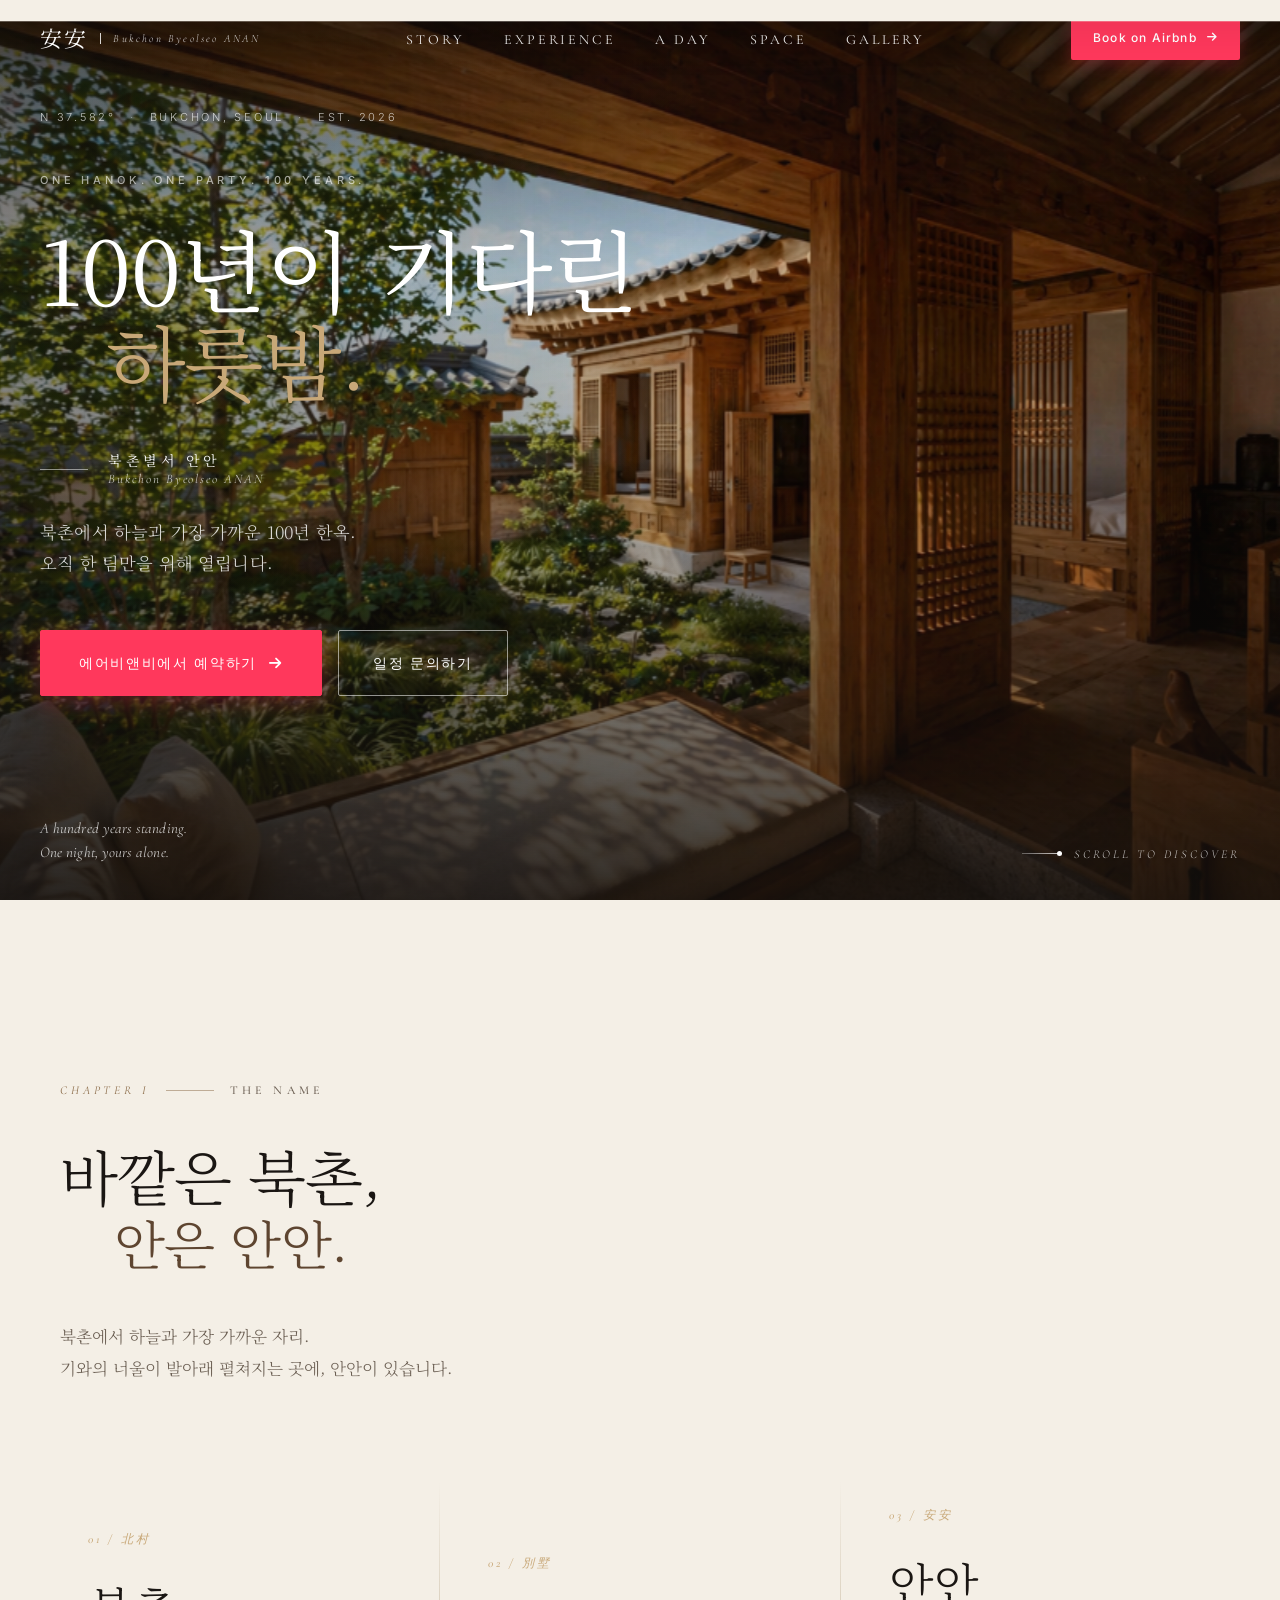
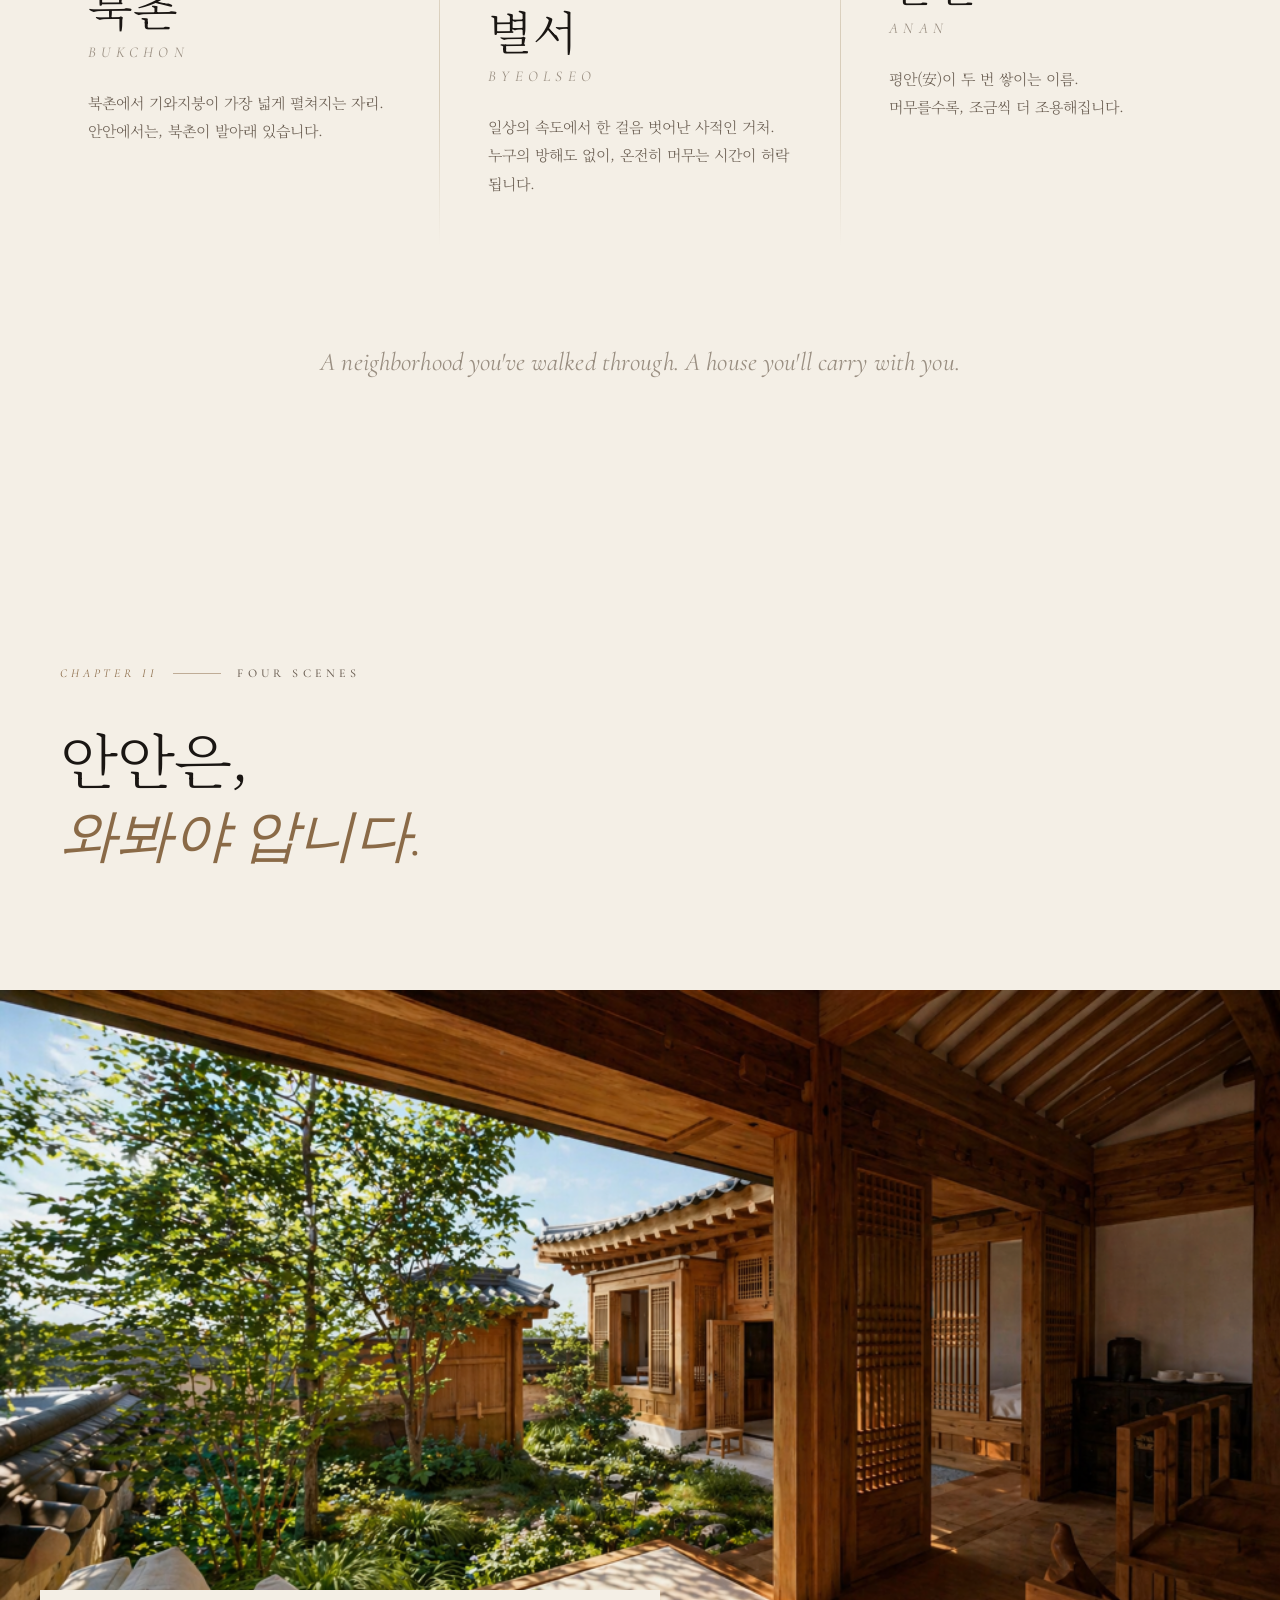
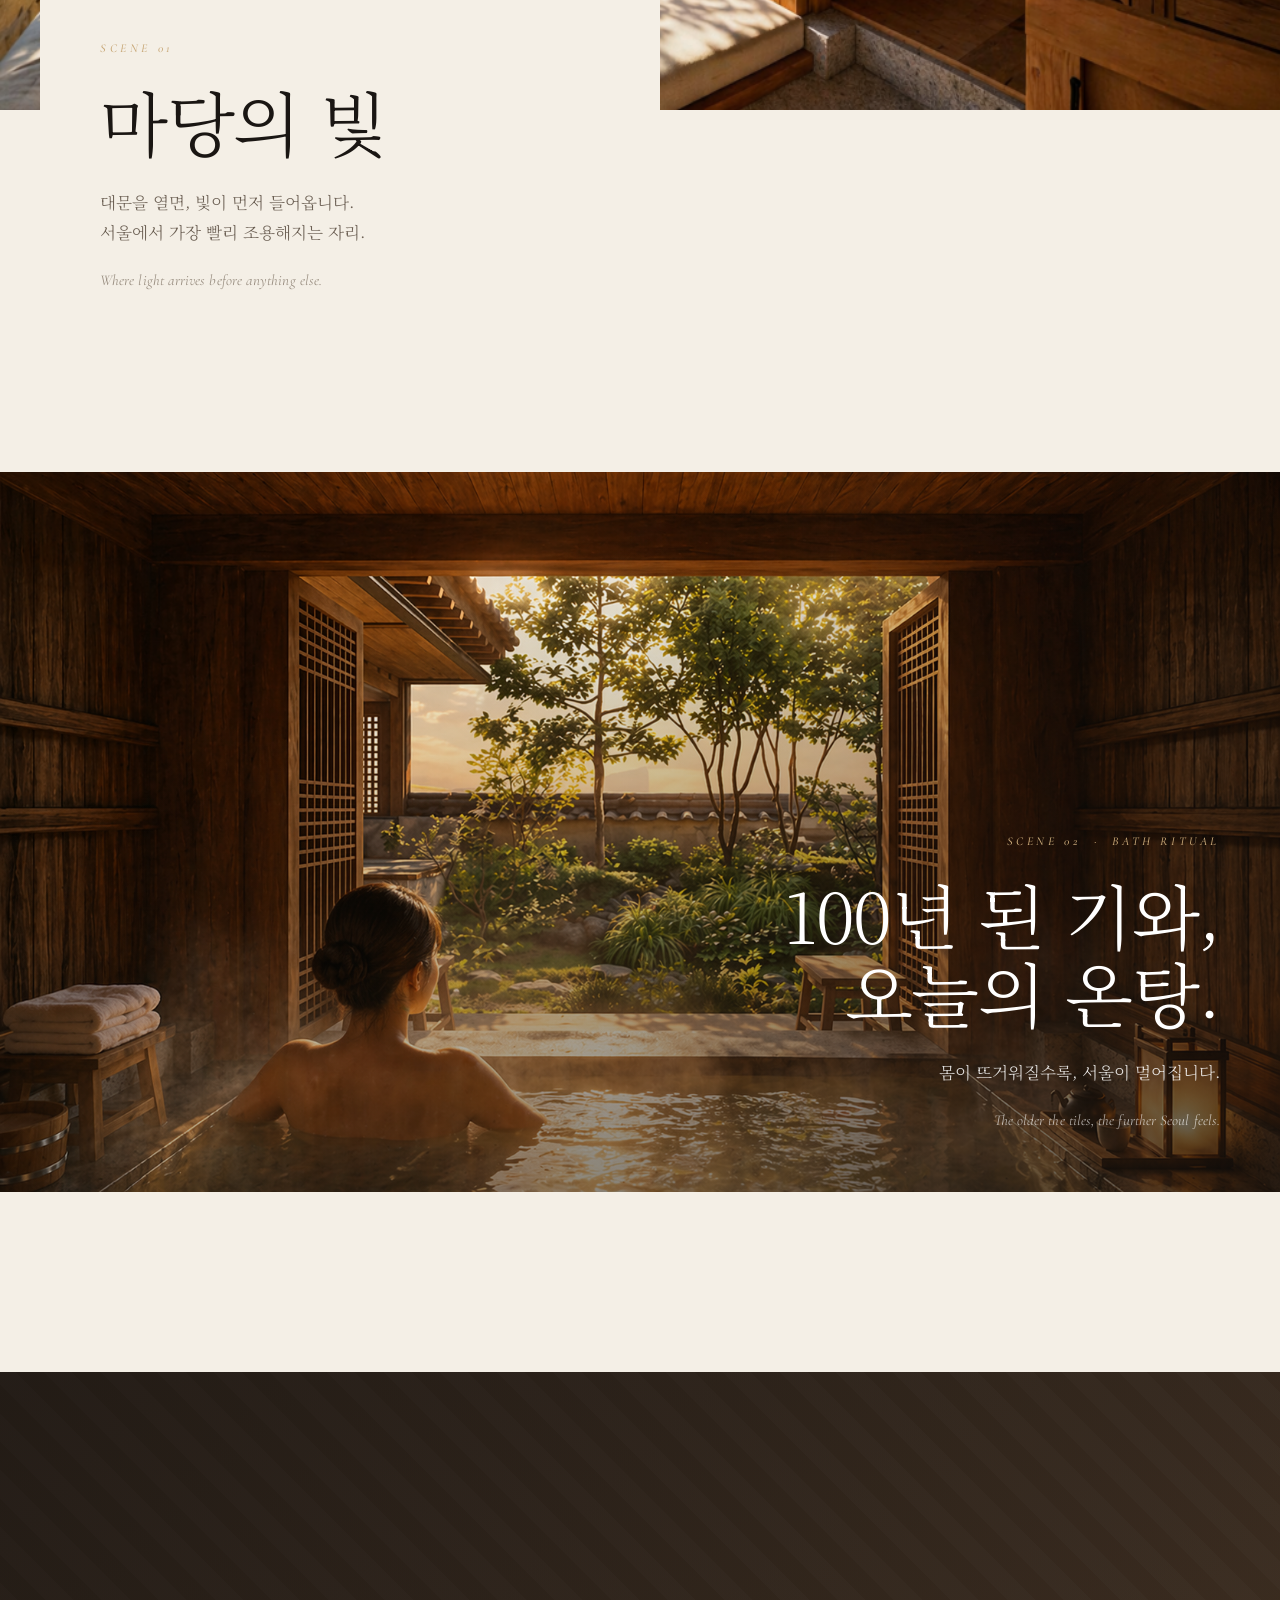
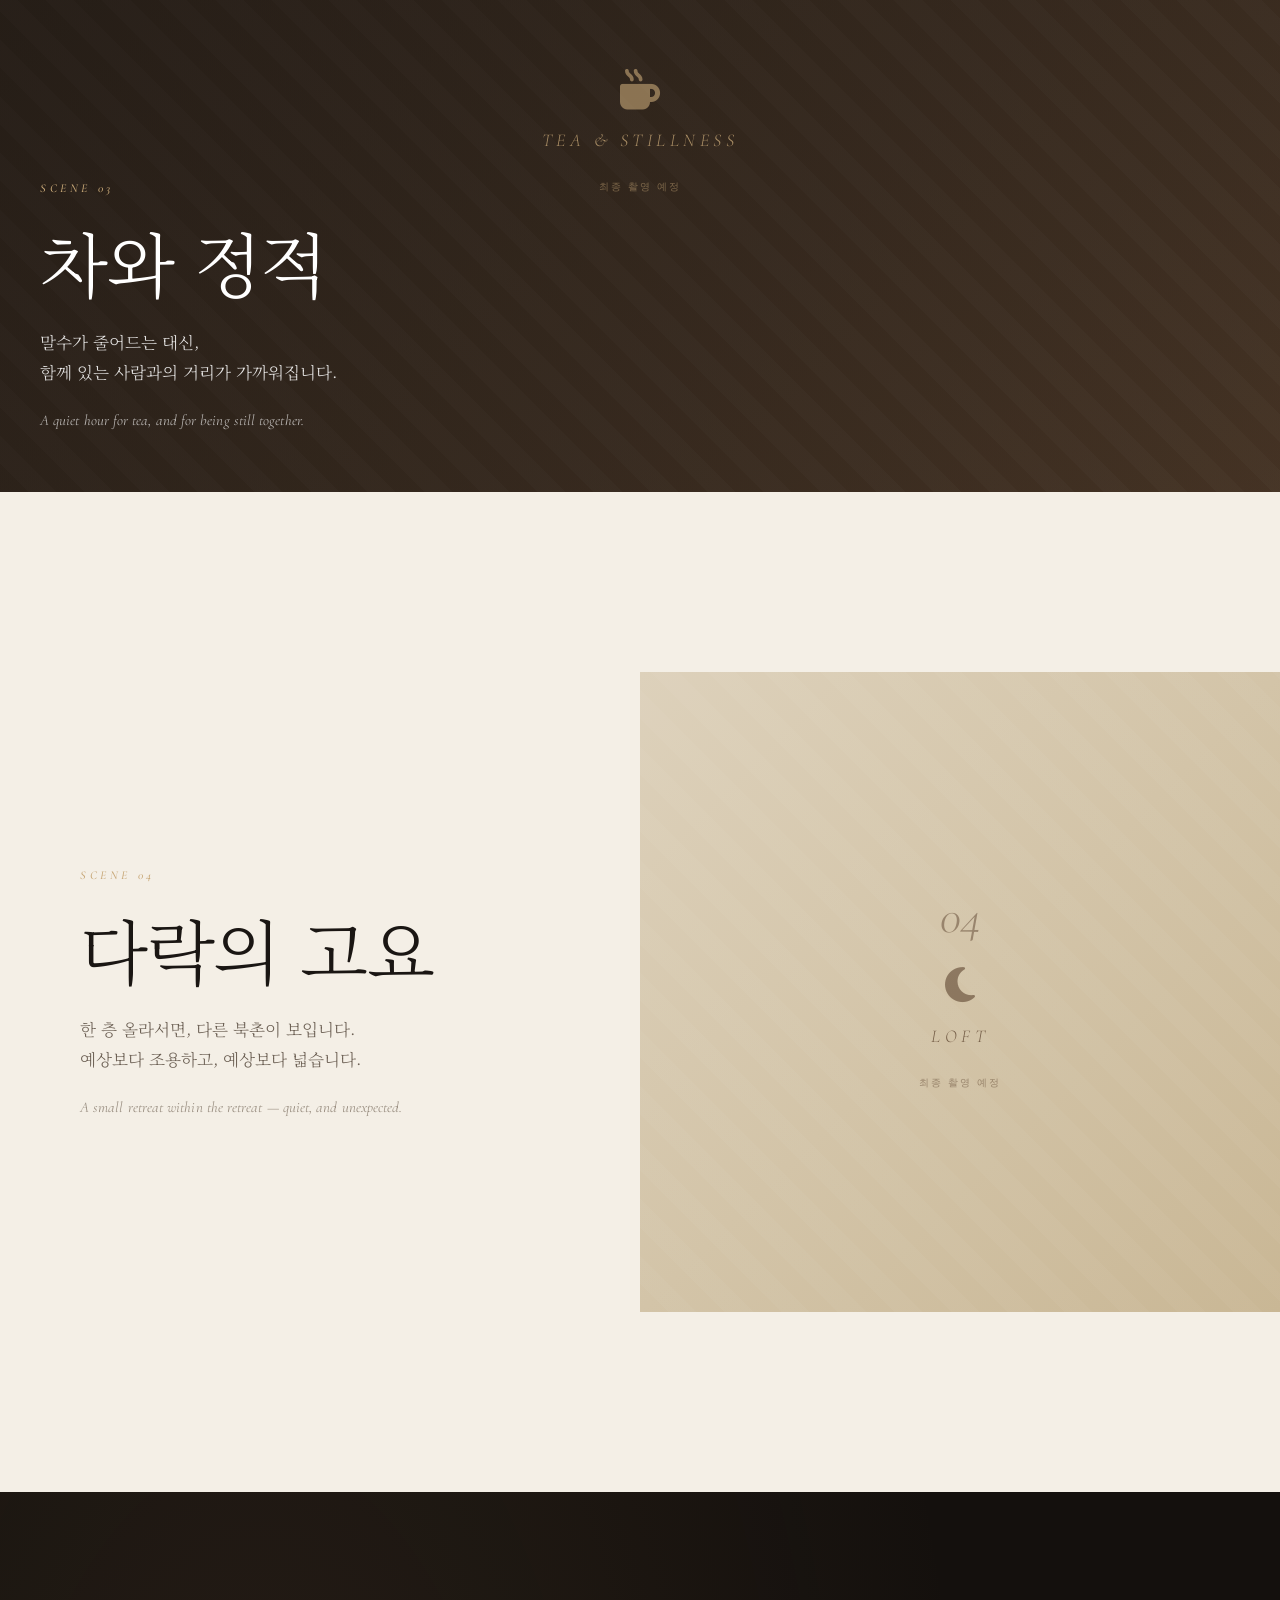
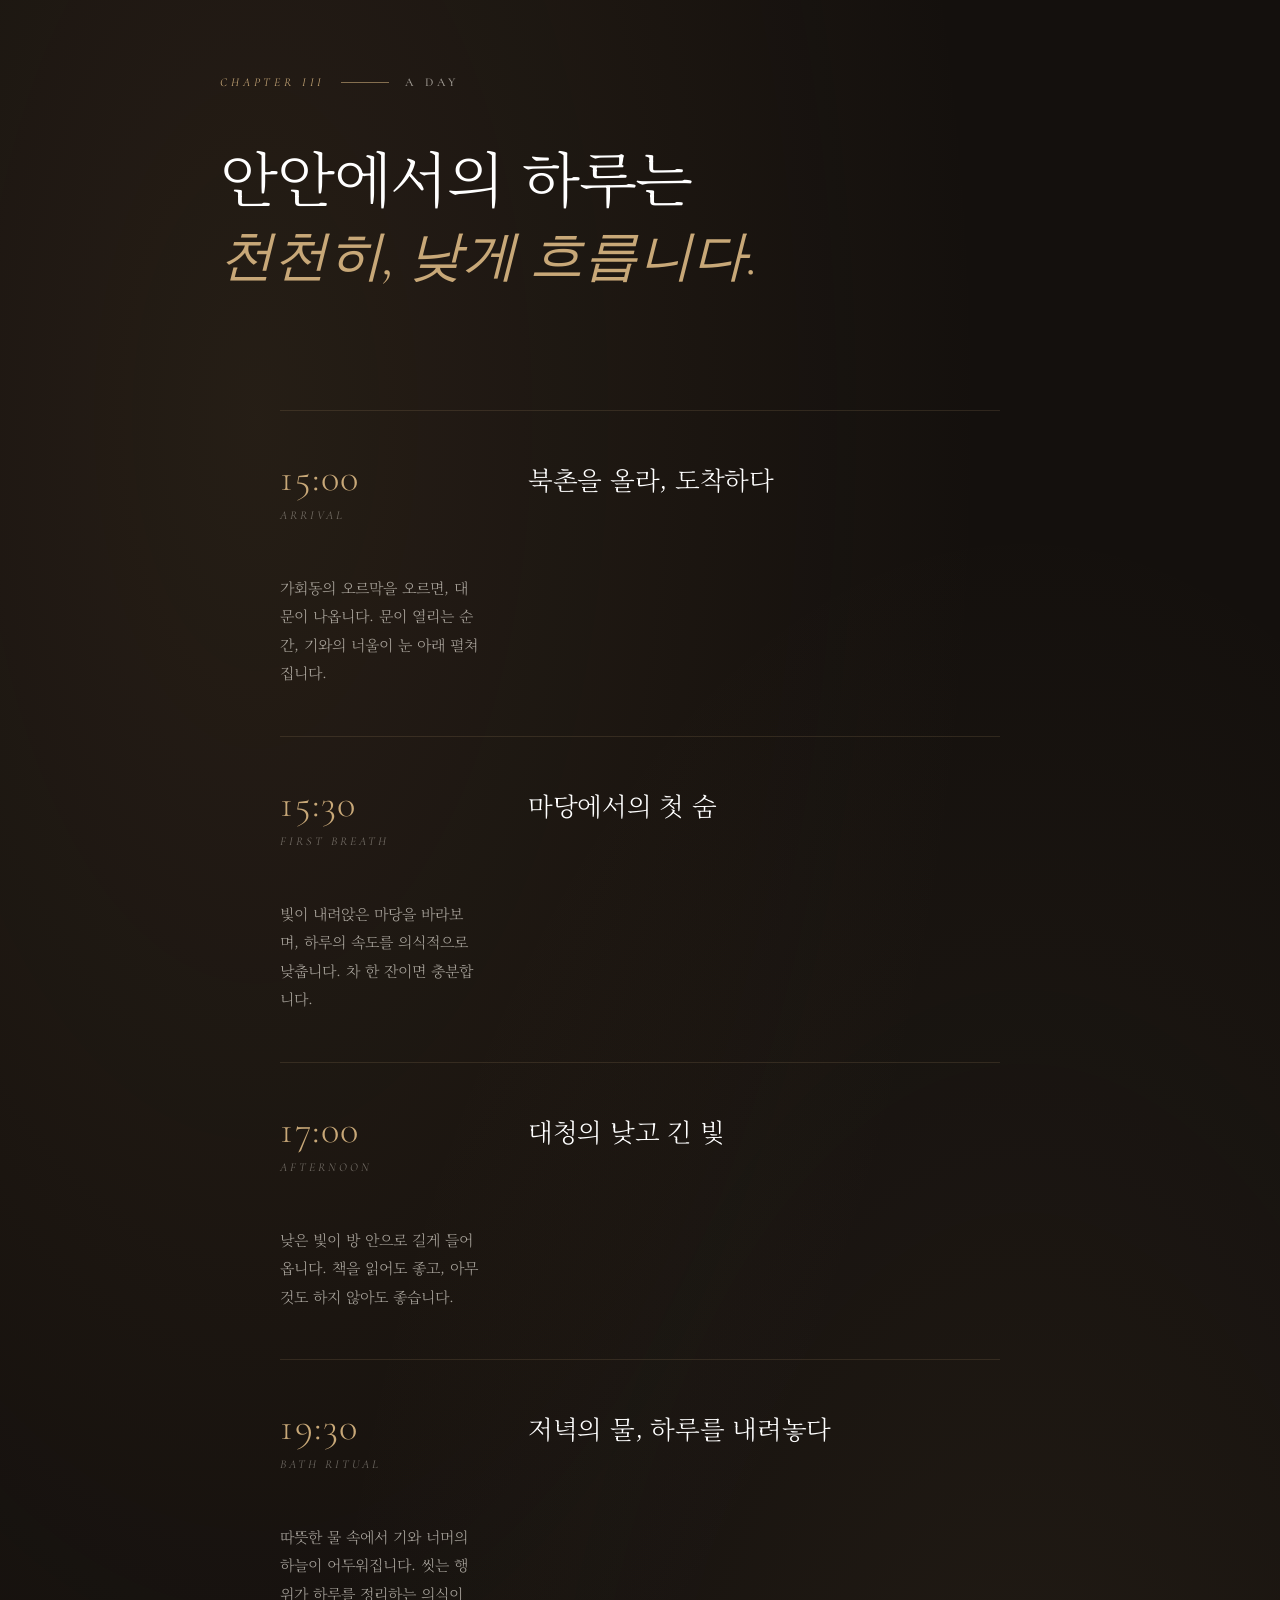
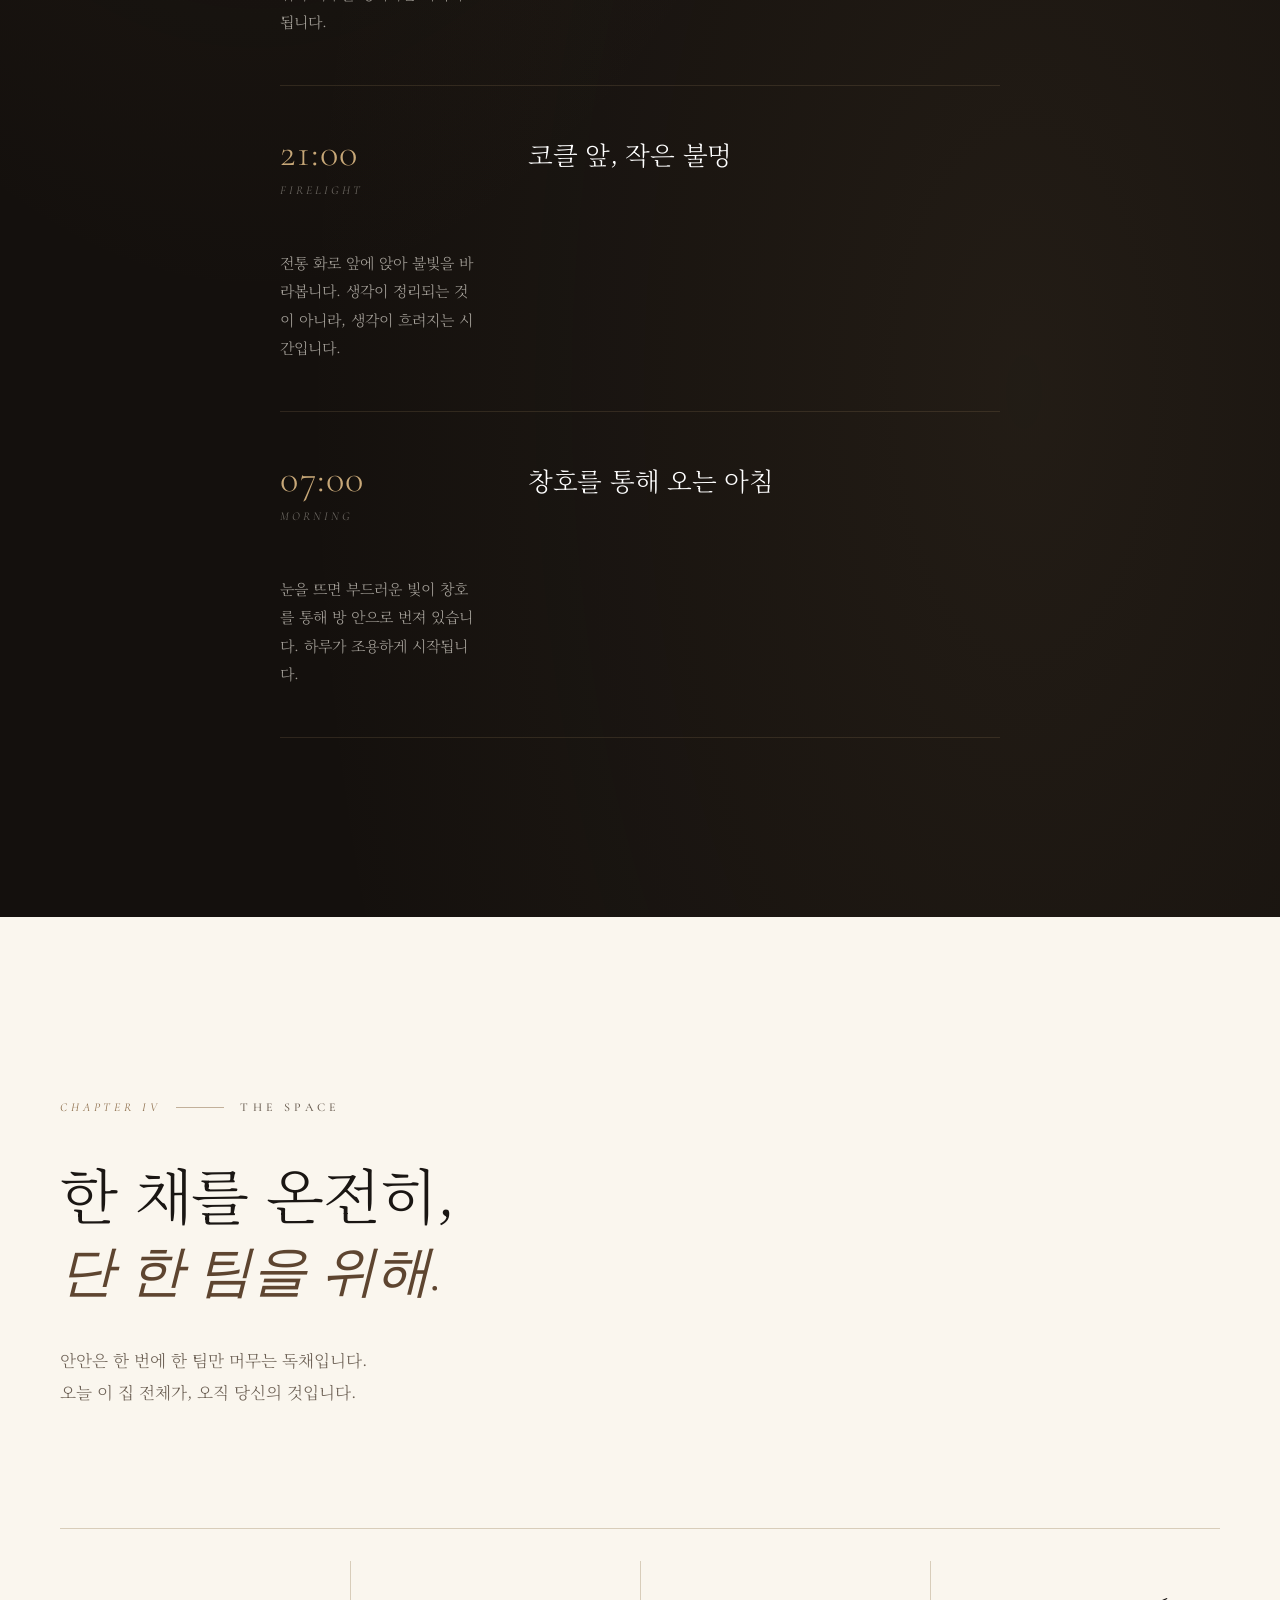
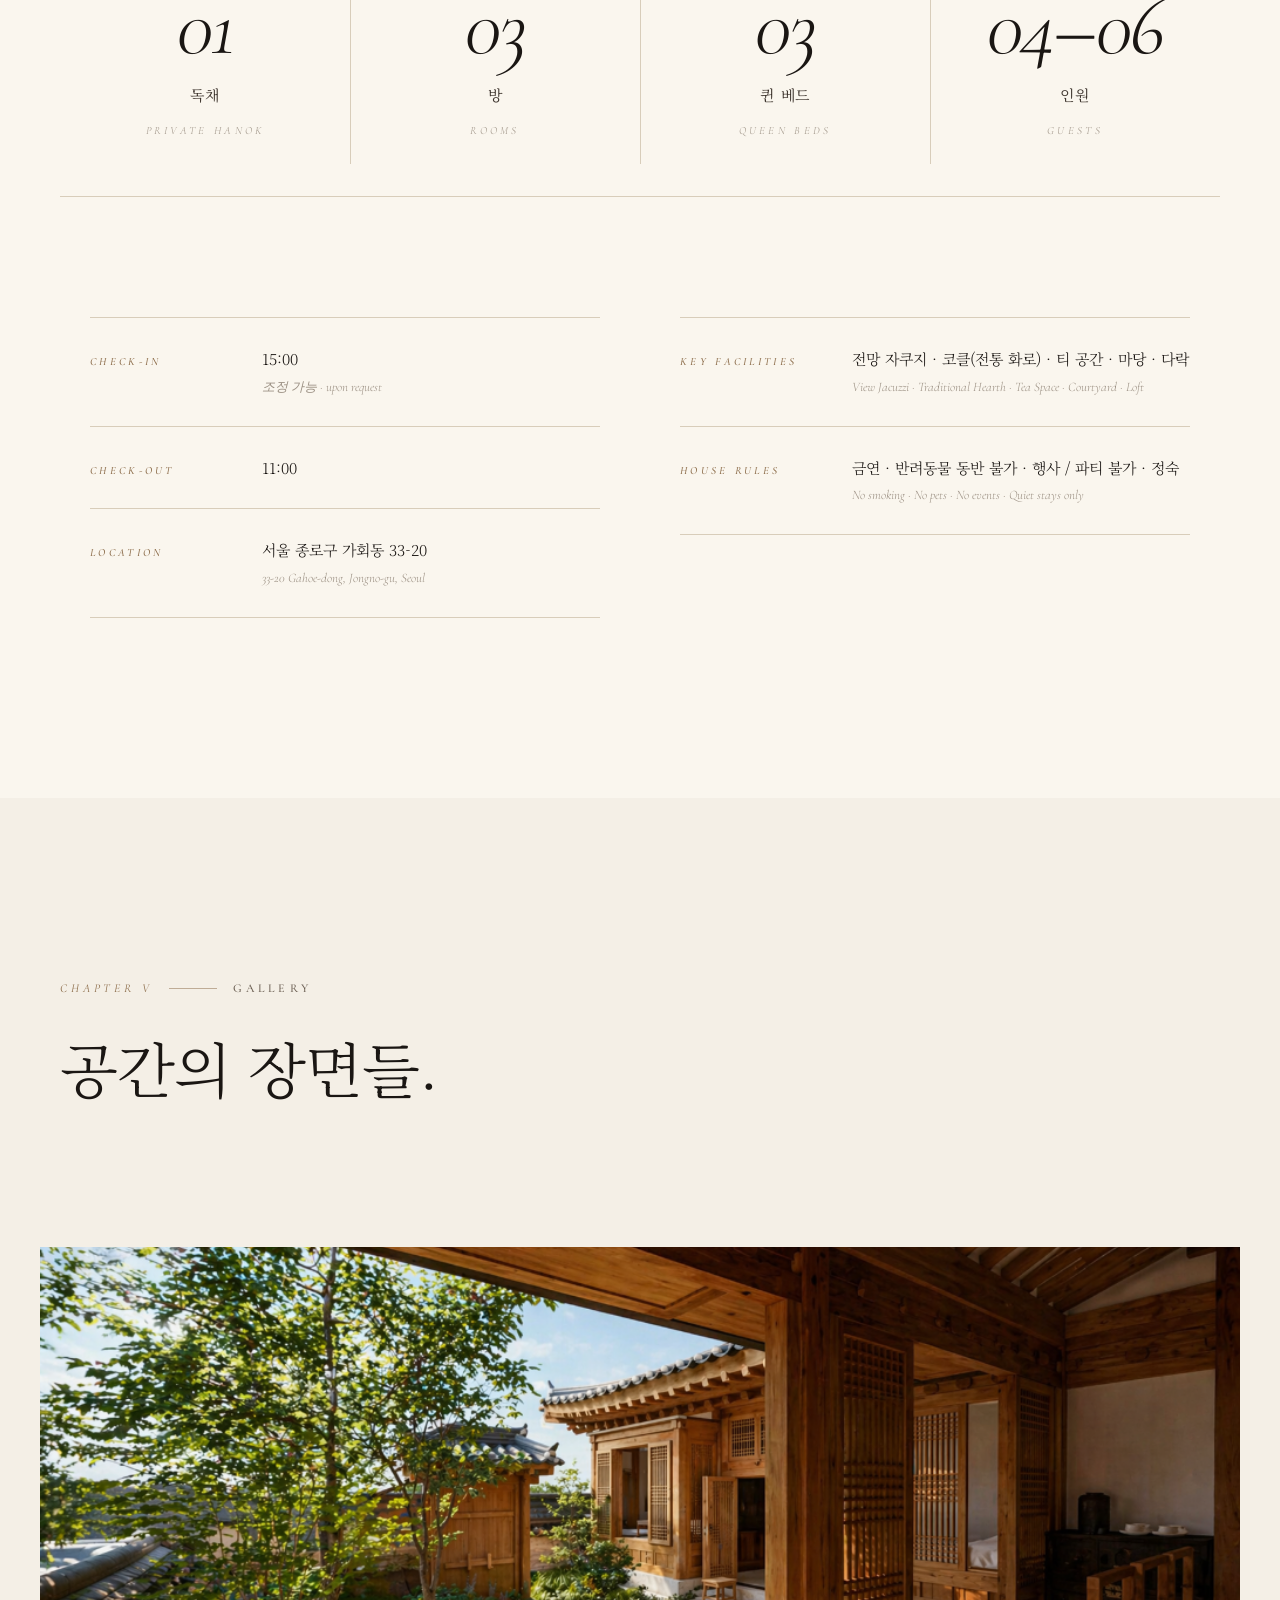
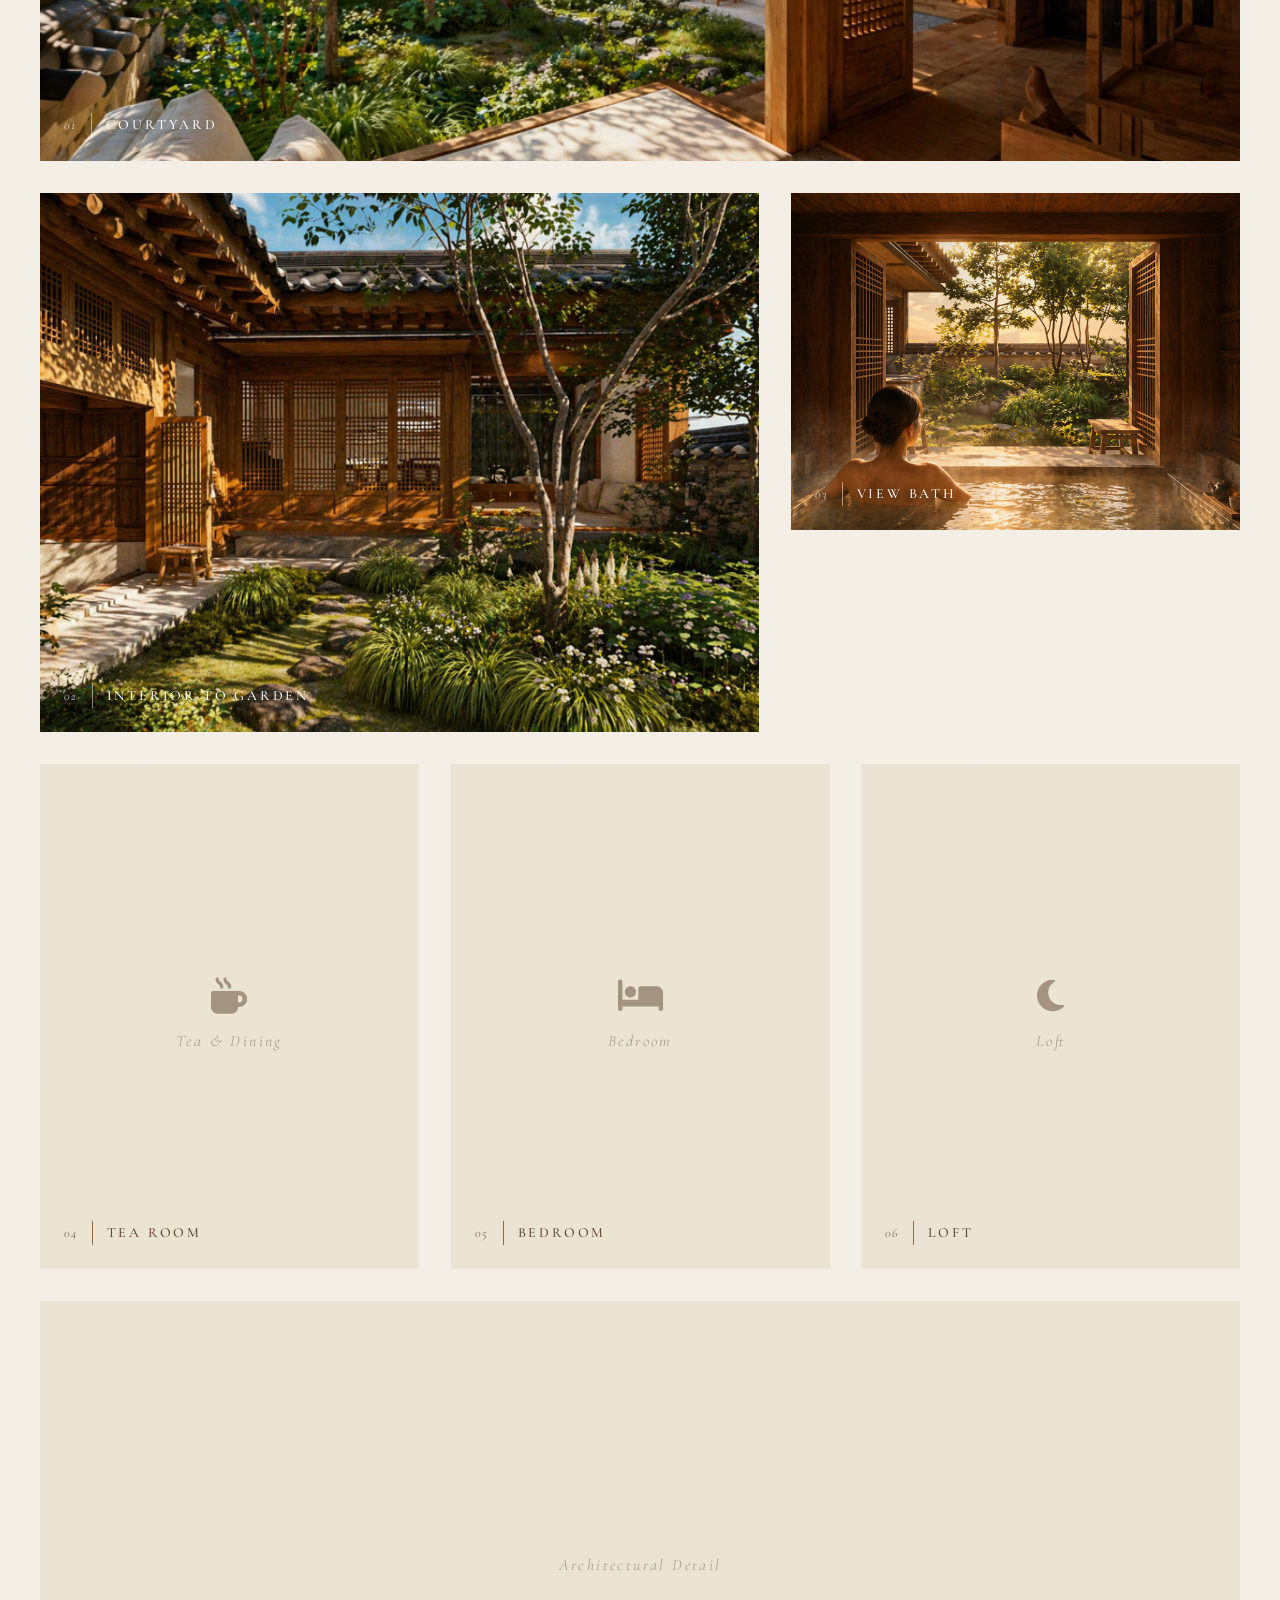
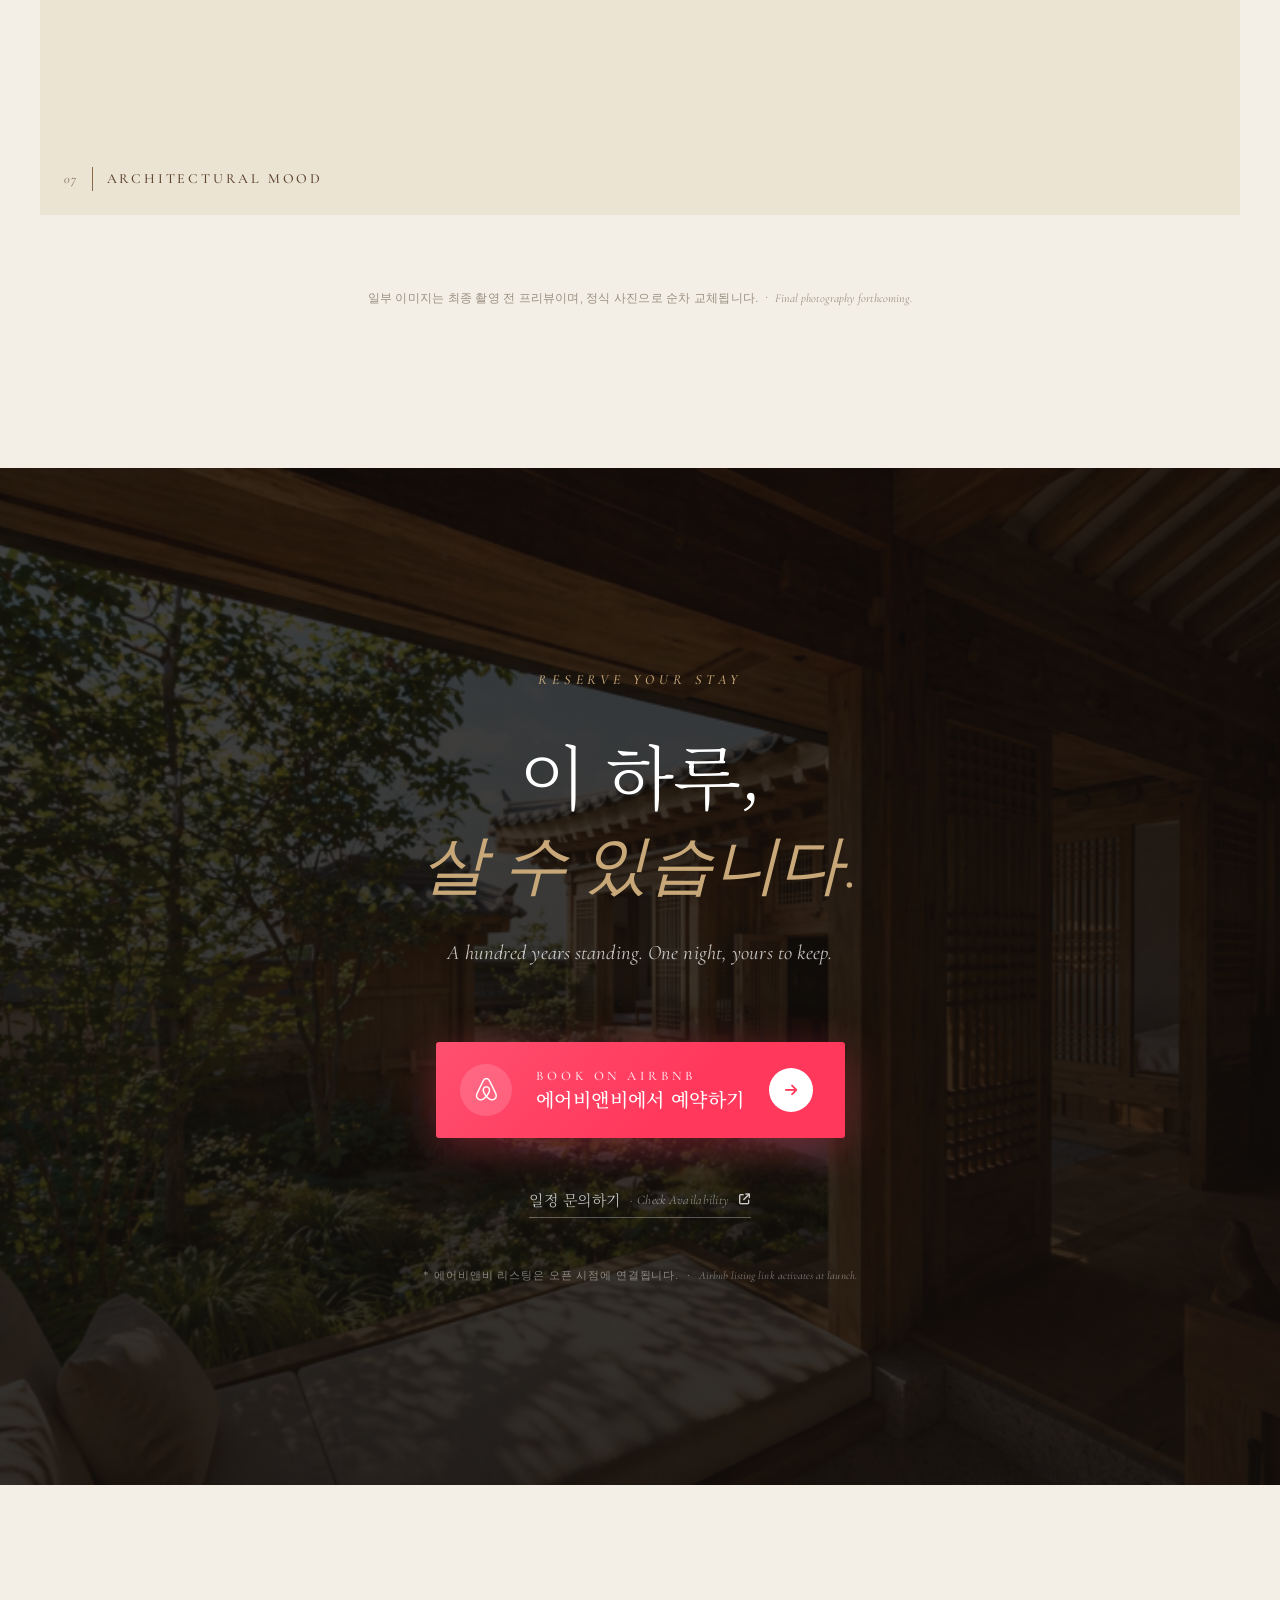
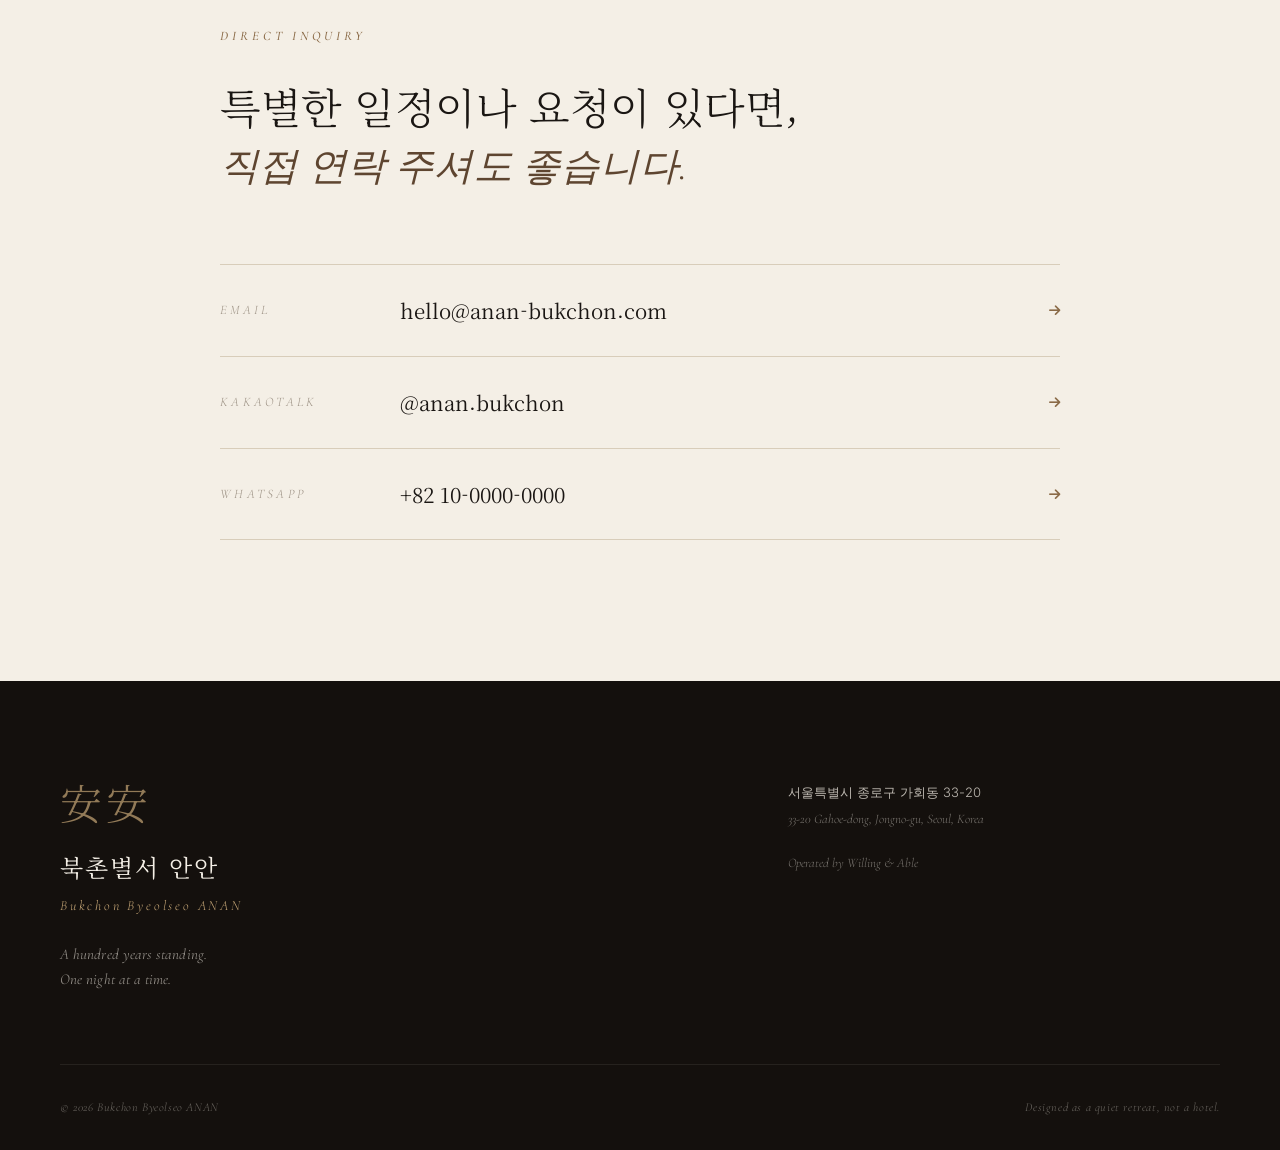
==== index.html @ 56773a64 "북촌별서 안안 — 첫 배포" ====
<!DOCTYPE html>
<html lang="ko">
<head>
    <meta charset="UTF-8">
    <meta name="viewport" content="width=device-width, initial-scale=1.0">
    <title>북촌별서 안안 — Bukchon Byeolseo ANAN</title>
    <meta name="description" content="100년이 기다린 하룻밤. 기와, 기둥, 주춧돌이 그대로인 북촌의 독채 한옥. 오직 한 팀만을 위해 열립니다.">
    <meta name="keywords" content="북촌, 한옥스테이, 별서, 안안, 프리미엄 한옥, Bukchon Hanok Stay, 가회동, 독채 한옥">

    <!-- Open Graph -->
    <meta property="og:title" content="북촌별서 안안 — Bukchon Byeolseo ANAN">
    <meta property="og:description" content="A private hanok retreat in Bukchon, where peace settles gently.">
    <meta property="og:image" content="images/hero-courtyard.jpg">
    <meta property="og:type" content="website">

    <!-- Fonts -->
    <link rel="preconnect" href="https://fonts.googleapis.com">
    <link rel="preconnect" href="https://fonts.gstatic.com" crossorigin>
    <link href="https://fonts.googleapis.com/css2?family=Cormorant+Garamond:wght@300;400;500;600;700&family=Noto+Serif+KR:wght@200;300;400;500;600;700&family=Inter:wght@300;400;500;600&display=swap" rel="stylesheet">

    <!-- Font Awesome -->
    <link rel="stylesheet" href="https://cdn.jsdelivr.net/npm/@fortawesome/fontawesome-free@6.4.0/css/all.min.css">

    <link rel="stylesheet" href="css/style.css">
</head>
<body>

    <!-- ============ NAVIGATION ============ -->
    <header class="site-header" id="siteHeader">
        <div class="nav-container">
            <a href="#home" class="brand-mark">
                <span class="brand-ko">安安</span>
                <span class="brand-en">Bukchon Byeolseo ANAN</span>
            </a>
            <nav class="main-nav" aria-label="주 메뉴">
                <ul>
                    <li><a href="#story">Story</a></li>
                    <li><a href="#experience">Experience</a></li>
                    <li><a href="#day">A Day</a></li>
                    <li><a href="#space">Space</a></li>
                    <li><a href="#gallery">Gallery</a></li>
                </ul>
            </nav>
            <a href="#reserve" class="nav-cta" id="navCta">
                <span>Book on Airbnb</span>
                <i class="fa-solid fa-arrow-right"></i>
            </a>
            <button class="menu-toggle" id="menuToggle" aria-label="메뉴 열기">
                <span></span><span></span>
            </button>
        </div>
        <div class="mobile-menu" id="mobileMenu">
            <ul>
                <li><a href="#story">Story</a></li>
                <li><a href="#experience">Experience</a></li>
                <li><a href="#day">A Day at ANAN</a></li>
                <li><a href="#space">Space</a></li>
                <li><a href="#gallery">Gallery</a></li>
                <li><a href="#reserve">Reserve</a></li>
            </ul>
            <a href="#reserve" class="mobile-cta">에어비앤비에서 예약하기 →</a>
        </div>
    </header>

    <!-- ============ SECTION 1. HERO ============ -->
    <section class="hero" id="home">
        <div class="hero-image">
            <img src="images/hero-courtyard.jpg" alt="북촌별서 안안의 마당과 한옥 전경" />
            <div class="hero-gradient"></div>
        </div>

        <div class="hero-top-meta">
            <span class="meta-line">N 37.582°</span>
            <span class="meta-dot">·</span>
            <span class="meta-line">Bukchon, Seoul</span>
            <span class="meta-dot">·</span>
            <span class="meta-line">Est. 2026</span>
        </div>

        <div class="hero-content">
            <p class="hero-eyebrow">One Hanok. One Party. 100 Years.</p>

            <h1 class="hero-title">
                <span class="hero-title-line">100년이 기다린</span>
                <span class="hero-title-line hero-title-accent">하룻밤.</span>
            </h1>

            <div class="hero-brand-block">
                <span class="hero-brand-divider"></span>
                <div class="hero-brand-text">
                    <span class="hero-brand-ko">북촌별서 안안</span>
                    <span class="hero-brand-en">Bukchon Byeolseo ANAN</span>
                </div>
            </div>

            <p class="hero-sub">
                북촌에서 하늘과 가장 가까운 100년 한옥.<br>
                오직 한 팀만을 위해 열립니다.
            </p>

            <div class="hero-actions">
                <a href="#reserve" class="btn btn-primary hero-btn-primary">
                    <span>에어비앤비에서 예약하기</span>
                    <i class="fa-solid fa-arrow-right"></i>
                </a>
                <a href="#inquiry" class="btn btn-ghost-light">일정 문의하기</a>
            </div>
        </div>

        <div class="hero-bottom-bar">
            <div class="hero-bottom-left">
                <em>A hundred years standing.<br>One night, yours alone.</em>
            </div>
            <div class="hero-bottom-right">
                <span class="scroll-indicator">
                    <span class="scroll-dot"></span>
                    <span class="scroll-label">Scroll to Discover</span>
                </span>
            </div>
        </div>
    </section>

    <!-- ============ SECTION 2. STORY (Editorial intro) ============ -->
    <section class="story" id="story">
        <div class="container">
            <div class="story-chapter">
                <span class="chapter-num">Chapter I</span>
                <span class="chapter-line"></span>
                <span class="chapter-label">The Name</span>
            </div>

            <h2 class="story-headline">
                <span class="story-headline-line">바깥은 북촌,</span>
                <span class="story-headline-line">안은 안안.</span>
            </h2>

            <p class="story-lead">
                북촌에서 하늘과 가장 가까운 자리.<br>
                기와의 너울이 발아래 펼쳐지는 곳에, 안안이 있습니다.
            </p>
        </div>

        <!-- Three pillars in editorial spread -->
        <div class="pillars">
            <div class="pillar pillar-01">
                <span class="pillar-index">01 / 北村</span>
                <h3 class="pillar-title">북촌 <em>Bukchon</em></h3>
                <p class="pillar-body">
                    북촌에서 기와지붕이 가장 넓게 펼쳐지는 자리.<br>
                    안안에서는, 북촌이 발아래 있습니다.
                </p>
            </div>

            <div class="pillar-divider"></div>

            <div class="pillar pillar-02">
                <span class="pillar-index">02 / 別墅</span>
                <h3 class="pillar-title">별서 <em>Byeolseo</em></h3>
                <p class="pillar-body">
                    일상의 속도에서 한 걸음 벗어난 사적인 거처.<br>
                    누구의 방해도 없이, 온전히 머무는 시간이 허락됩니다.
                </p>
            </div>

            <div class="pillar-divider"></div>

            <div class="pillar pillar-03">
                <span class="pillar-index">03 / 安安</span>
                <h3 class="pillar-title">안안 <em>ANAN</em></h3>
                <p class="pillar-body">
                    평안(安)이 두 번 쌓이는 이름.<br>
                    머무를수록, 조금씩 더 조용해집니다.
                </p>
            </div>
        </div>

        <div class="container">
            <p class="story-closing">
                <em>A neighborhood you've walked through. A house you'll carry with you.</em>
            </p>
        </div>
    </section>

    <!-- ============ SECTION 3. SIGNATURE SCENES (Editorial Spreads) ============ -->
    <section class="scenes" id="experience">

        <!-- Intro -->
        <div class="scenes-intro">
            <div class="container">
                <div class="story-chapter">
                    <span class="chapter-num">Chapter II</span>
                    <span class="chapter-line"></span>
                    <span class="chapter-label">Four Scenes</span>
                </div>
                <h2 class="scenes-headline">
                    안안은,<br>
                    <em>와봐야 압니다.</em>
                </h2>
            </div>
        </div>

        <!-- SCENE 01 — 마당의 빛 (full bleed image + floating caption) -->
        <article class="scene-spread scene-spread-01">
            <div class="scene-fullimage">
                <img src="images/hero-courtyard.jpg" alt="마당의 빛 — 안안의 첫 장면">
            </div>
            <div class="scene-caption scene-caption-01">
                <span class="scene-num">Scene 01</span>
                <h3 class="scene-title">마당의 빛</h3>
                <p class="scene-lead">
                    대문을 열면, 빛이 먼저 들어옵니다.<br>
                    서울에서 가장 빨리 조용해지는 자리.
                </p>
                <p class="scene-en"><em>Where light arrives before anything else.</em></p>
            </div>
        </article>

        <!-- SCENE 02 — 따뜻한 물이 머무는 시간 (full-bleed cinematic + overlay) -->
        <article class="scene-spread scene-spread-bath">
            <div class="scene-fullimage">
                <img src="images/scene-bath.png" alt="북촌별서 안안 — 기와 너머로 열리는 전망 자쿠지">
                <div class="scene-bath-overlay"></div>
            </div>
            <div class="scene-caption scene-caption-bath">
                <span class="scene-num light">Scene 02 &nbsp;·&nbsp; Bath Ritual</span>
                <h3 class="scene-title light">100년 된 기와,<br>오늘의 온탕.</h3>
                <p class="scene-lead light">
                    몸이 뜨거워질수록, 서울이 멀어집니다.
                </p>
                <p class="scene-en light"><em>The older the tiles, the further Seoul feels.</em></p>
            </div>
        </article>

        <!-- SCENE 03 — 차와 정적 (full bleed image with overlay quote) -->
        <article class="scene-spread scene-spread-03">
            <div class="scene-fullimage">
                <div class="scene-placeholder scene-placeholder-tea">
                    <div class="ph-art ph-art-dark">
                        <i class="fa-solid fa-mug-hot"></i>
                        <span class="ph-label">Tea & Stillness</span>
                        <small>최종 촬영 예정</small>
                    </div>
                </div>
                <div class="scene-dark-overlay"></div>
            </div>
            <div class="scene-caption scene-caption-03">
                <span class="scene-num light">Scene 03</span>
                <h3 class="scene-title light">차와 정적</h3>
                <p class="scene-lead light">
                    말수가 줄어드는 대신,<br>
                    함께 있는 사람과의 거리가 가까워집니다.
                </p>
                <p class="scene-en light"><em>A quiet hour for tea, and for being still together.</em></p>
            </div>
        </article>

        <!-- SCENE 04 — 다락의 고요 (split: text left, image right) -->
        <article class="scene-split scene-split-left">
            <div class="scene-split-text">
                <span class="scene-num">Scene 04</span>
                <h3 class="scene-title">다락의 고요</h3>
                <p class="scene-lead">
                    한 층 올라서면, 다른 북촌이 보입니다.<br>
                    예상보다 조용하고, 예상보다 넓습니다.
                </p>
                <p class="scene-en"><em>A small retreat within the retreat — quiet, and unexpected.</em></p>
            </div>
            <div class="scene-split-image">
                <div class="scene-placeholder scene-placeholder-loft">
                    <div class="ph-art">
                        <div class="ph-num">04</div>
                        <i class="fa-solid fa-moon"></i>
                        <span class="ph-label">Loft</span>
                        <small>최종 촬영 예정</small>
                    </div>
                </div>
            </div>
        </article>
    </section>

    <!-- ============ SECTION 4. A DAY AT ANAN ============ -->
    <section class="a-day" id="day">
        <div class="a-day-bg"></div>
        <div class="container-narrow">
            <div class="story-chapter story-chapter-light">
                <span class="chapter-num">Chapter III</span>
                <span class="chapter-line"></span>
                <span class="chapter-label">A Day</span>
            </div>

            <h2 class="a-day-headline">
                안안에서의 하루는<br>
                <em>천천히, 낮게 흐릅니다.</em>
            </h2>

            <div class="day-journey">
                <div class="day-entry">
                    <div class="day-entry-meta">
                        <span class="day-time">15:00</span>
                        <span class="day-tag">Arrival</span>
                    </div>
                    <h4 class="day-entry-title">북촌을 올라, 도착하다</h4>
                    <p class="day-entry-desc">가회동의 오르막을 오르면, 대문이 나옵니다. 문이 열리는 순간, 기와의 너울이 눈 아래 펼쳐집니다.</p>
                </div>

                <div class="day-entry">
                    <div class="day-entry-meta">
                        <span class="day-time">15:30</span>
                        <span class="day-tag">First Breath</span>
                    </div>
                    <h4 class="day-entry-title">마당에서의 첫 숨</h4>
                    <p class="day-entry-desc">빛이 내려앉은 마당을 바라보며, 하루의 속도를 의식적으로 낮춥니다. 차 한 잔이면 충분합니다.</p>
                </div>

                <div class="day-entry">
                    <div class="day-entry-meta">
                        <span class="day-time">17:00</span>
                        <span class="day-tag">Afternoon</span>
                    </div>
                    <h4 class="day-entry-title">대청의 낮고 긴 빛</h4>
                    <p class="day-entry-desc">낮은 빛이 방 안으로 길게 들어옵니다. 책을 읽어도 좋고, 아무것도 하지 않아도 좋습니다.</p>
                </div>

                <div class="day-entry">
                    <div class="day-entry-meta">
                        <span class="day-time">19:30</span>
                        <span class="day-tag">Bath Ritual</span>
                    </div>
                    <h4 class="day-entry-title">저녁의 물, 하루를 내려놓다</h4>
                    <p class="day-entry-desc">따뜻한 물 속에서 기와 너머의 하늘이 어두워집니다. 씻는 행위가 하루를 정리하는 의식이 됩니다.</p>
                </div>

                <div class="day-entry">
                    <div class="day-entry-meta">
                        <span class="day-time">21:00</span>
                        <span class="day-tag">Firelight</span>
                    </div>
                    <h4 class="day-entry-title">코클 앞, 작은 불멍</h4>
                    <p class="day-entry-desc">전통 화로 앞에 앉아 불빛을 바라봅니다. 생각이 정리되는 것이 아니라, 생각이 흐려지는 시간입니다.</p>
                </div>

                <div class="day-entry">
                    <div class="day-entry-meta">
                        <span class="day-time">07:00</span>
                        <span class="day-tag">Morning</span>
                    </div>
                    <h4 class="day-entry-title">창호를 통해 오는 아침</h4>
                    <p class="day-entry-desc">눈을 뜨면 부드러운 빛이 창호를 통해 방 안으로 번져 있습니다. 하루가 조용하게 시작됩니다.</p>
                </div>
            </div>
        </div>
    </section>

    <!-- ============ SECTION 5. SPACE ============ -->
    <section class="space" id="space">
        <div class="container">
            <div class="story-chapter">
                <span class="chapter-num">Chapter IV</span>
                <span class="chapter-line"></span>
                <span class="chapter-label">The Space</span>
            </div>

            <div class="space-head">
                <h2 class="space-headline">
                    한 채를 온전히,<br>
                    <em>단 한 팀을 위해.</em>
                </h2>
                <p class="space-lead">
                    안안은 한 번에 한 팀만 머무는 독채입니다.<br>
                    오늘 이 집 전체가, 오직 당신의 것입니다.
                </p>
            </div>

            <!-- Big stat spread -->
            <div class="space-stats">
                <div class="stat-item">
                    <span class="stat-num">01</span>
                    <span class="stat-label-ko">독채</span>
                    <span class="stat-label-en">Private Hanok</span>
                </div>
                <div class="stat-item">
                    <span class="stat-num">03</span>
                    <span class="stat-label-ko">방</span>
                    <span class="stat-label-en">Rooms</span>
                </div>
                <div class="stat-item">
                    <span class="stat-num">03</span>
                    <span class="stat-label-ko">퀸 베드</span>
                    <span class="stat-label-en">Queen Beds</span>
                </div>
                <div class="stat-item">
                    <span class="stat-num">04–06</span>
                    <span class="stat-label-ko">인원</span>
                    <span class="stat-label-en">Guests</span>
                </div>
            </div>

            <!-- Refined info list -->
            <div class="space-info">
                <div class="info-col">
                    <dl class="info-list">
                        <div class="info-item">
                            <dt>Check-in</dt>
                            <dd>15:00 <span class="info-note">조정 가능 · upon request</span></dd>
                        </div>
                        <div class="info-item">
                            <dt>Check-out</dt>
                            <dd>11:00</dd>
                        </div>
                        <div class="info-item">
                            <dt>Location</dt>
                            <dd>서울 종로구 가회동 33-20<br><span class="info-note">33-20 Gahoe-dong, Jongno-gu, Seoul</span></dd>
                        </div>
                    </dl>
                </div>
                <div class="info-col">
                    <dl class="info-list">
                        <div class="info-item">
                            <dt>Key Facilities</dt>
                            <dd>전망 자쿠지 · 코클(전통 화로) · 티 공간 · 마당 · 다락<br><span class="info-note">View Jacuzzi · Traditional Hearth · Tea Space · Courtyard · Loft</span></dd>
                        </div>
                        <div class="info-item">
                            <dt>House Rules</dt>
                            <dd>금연 · 반려동물 동반 불가 · 행사 / 파티 불가 · 정숙<br><span class="info-note">No smoking · No pets · No events · Quiet stays only</span></dd>
                        </div>
                    </dl>
                </div>
            </div>
        </div>
    </section>

    <!-- ============ SECTION 6. GALLERY (curated, image-led) ============ -->
    <section class="gallery" id="gallery">
        <div class="container">
            <div class="story-chapter">
                <span class="chapter-num">Chapter V</span>
                <span class="chapter-line"></span>
                <span class="chapter-label">Gallery</span>
            </div>
            <h2 class="gallery-headline">
                공간의 장면들.
            </h2>
            <p class="gallery-sub"><em>A curated sequence of moments inside ANAN.</em></p>
        </div>

        <div class="gallery-editorial">

            <!-- Row 1: single large hero -->
            <figure class="g-figure g-hero">
                <img src="images/hero-courtyard.jpg" alt="마당과 한옥 — 안안의 대표 장면">
                <figcaption>
                    <span>01</span>
                    <strong>Courtyard</strong>
                </figcaption>
            </figure>

            <!-- Row 2: asymmetric pair -->
            <div class="g-row g-row-asym">
                <figure class="g-figure g-wide">
                    <img src="images/garden-view.jpg" alt="정원을 향해 열린 한옥의 공간">
                    <figcaption>
                        <span>02</span>
                        <strong>Interior to Garden</strong>
                    </figcaption>
                </figure>
                <figure class="g-figure g-tall">
                    <img src="images/scene-bath.png" alt="북촌별서 안안 — 전망 자쿠지">
                    <figcaption>
                        <span>03</span>
                        <strong>View Bath</strong>
                    </figcaption>
                </figure>
            </div>

            <!-- Row 3: trio -->
            <div class="g-row g-row-trio">
                <figure class="g-figure g-placeholder-fig">
                    <div class="g-ph-inner">
                        <i class="fa-solid fa-mug-hot"></i>
                        <span>Tea & Dining</span>
                    </div>
                    <figcaption>
                        <span>04</span>
                        <strong>Tea Room</strong>
                    </figcaption>
                </figure>
                <figure class="g-figure g-placeholder-fig">
                    <div class="g-ph-inner">
                        <i class="fa-solid fa-bed"></i>
                        <span>Bedroom</span>
                    </div>
                    <figcaption>
                        <span>05</span>
                        <strong>Bedroom</strong>
                    </figcaption>
                </figure>
                <figure class="g-figure g-placeholder-fig">
                    <div class="g-ph-inner">
                        <i class="fa-solid fa-moon"></i>
                        <span>Loft</span>
                    </div>
                    <figcaption>
                        <span>06</span>
                        <strong>Loft</strong>
                    </figcaption>
                </figure>
            </div>

            <!-- Row 4: wide detail -->
            <figure class="g-figure g-wide-full g-placeholder-fig">
                <div class="g-ph-inner">
                    <i class="fa-solid fa-temple"></i>
                    <span>Architectural Detail</span>
                </div>
                <figcaption>
                    <span>07</span>
                    <strong>Architectural Mood</strong>
                </figcaption>
            </figure>
        </div>

        <div class="container">
            <p class="gallery-note">일부 이미지는 최종 촬영 전 프리뷰이며, 정식 사진으로 순차 교체됩니다. &nbsp;·&nbsp; <em>Final photography forthcoming.</em></p>
        </div>
    </section>

    <!-- ============ SECTION 7. RESERVE (strong Airbnb CTA) ============ -->
    <section class="reserve" id="reserve">
        <div class="reserve-bg">
            <img src="images/hero-courtyard.jpg" alt="">
            <div class="reserve-overlay"></div>
        </div>

        <div class="reserve-content">
            <p class="reserve-eyebrow">Reserve Your Stay</p>

            <h2 class="reserve-headline">
                이 하루,<br>
                <em>살 수 있습니다.</em>
            </h2>
            <p class="reserve-sub">
                <em>A hundred years standing. One night, yours to keep.</em>
            </p>

            <!-- PRIMARY Airbnb CTA -->
            <a href="#" class="airbnb-primary" id="airbnbLink" target="_blank" rel="noopener">
                <span class="airbnb-primary-icon">
                    <i class="fa-brands fa-airbnb"></i>
                </span>
                <span class="airbnb-primary-text">
                    <span class="airbnb-primary-top">Book on Airbnb</span>
                    <span class="airbnb-primary-bot">에어비앤비에서 예약하기</span>
                </span>
                <span class="airbnb-primary-arrow">
                    <i class="fa-solid fa-arrow-right"></i>
                </span>
            </a>

            <div class="reserve-secondary-actions">
                <a href="#inquiry" class="reserve-link">
                    일정 문의하기 <span>· Check Availability</span>
                    <i class="fa-solid fa-arrow-up-right-from-square"></i>
                </a>
            </div>

            <p class="reserve-note">* 에어비앤비 리스팅은 오픈 시점에 연결됩니다. &nbsp;·&nbsp; <em>Airbnb listing link activates at launch.</em></p>
        </div>
    </section>

    <!-- ============ INQUIRY (minimal) ============ -->
    <section class="inquiry" id="inquiry">
        <div class="container-narrow">
            <p class="inquiry-eyebrow">Direct Inquiry</p>
            <h3 class="inquiry-title">
                특별한 일정이나 요청이 있다면,<br>
                <em>직접 연락 주셔도 좋습니다.</em>
            </h3>

            <div class="inquiry-channels">
                <a href="mailto:hello@anan-bukchon.com" class="ch-line">
                    <span class="ch-label">Email</span>
                    <span class="ch-value">hello@anan-bukchon.com</span>
                    <i class="fa-solid fa-arrow-right"></i>
                </a>
                <a href="#" class="ch-line">
                    <span class="ch-label">KakaoTalk</span>
                    <span class="ch-value">@anan.bukchon</span>
                    <i class="fa-solid fa-arrow-right"></i>
                </a>
                <a href="#" class="ch-line">
                    <span class="ch-label">WhatsApp</span>
                    <span class="ch-value">+82 10-0000-0000</span>
                    <i class="fa-solid fa-arrow-right"></i>
                </a>
            </div>
        </div>
    </section>

    <!-- ============ FOOTER ============ -->
    <footer class="site-footer">
        <div class="container">
            <div class="footer-inner">
                <div class="footer-brand">
                    <span class="footer-seal">安安</span>
                    <h4>북촌별서 안안</h4>
                    <p class="footer-en">Bukchon Byeolseo ANAN</p>
                    <p class="footer-tagline"><em>A hundred years standing.<br>One night at a time.</em></p>
                </div>
                <div class="footer-meta">
                    <p>서울특별시 종로구 가회동 33-20</p>
                    <p class="footer-meta-small">33-20 Gahoe-dong, Jongno-gu, Seoul, Korea</p>
                    <p class="footer-meta-small" style="margin-top:20px;">Operated by Willing & Able</p>
                </div>
            </div>
            <div class="footer-bottom">
                <p>© 2026 Bukchon Byeolseo ANAN</p>
                <p>Designed as a quiet retreat, not a hotel.</p>
            </div>
        </div>
    </footer>

    <!-- Floating Airbnb CTA (sticky mobile) -->
    <a href="#reserve" class="floating-cta" id="floatingCta">
        <i class="fa-brands fa-airbnb"></i>
        <span>Book on Airbnb</span>
        <i class="fa-solid fa-arrow-right"></i>
    </a>

    <script src="js/main.js"></script>
</body>
</html>
---- css/style.css ----
/* ====================================================
   북촌별서 안안 — Bukchon Byeolseo ANAN
   Premium Editorial Hanok Brand · v2
   Iconic · Image-led · Typographically Strong
   ==================================================== */

*, *::before, *::after {
    box-sizing: border-box;
    margin: 0;
    padding: 0;
}

:root {
    /* --- Refined palette --- */
    --bg: #f4efe6;              /* warm ivory base */
    --bg-soft: #faf6ee;
    --bg-deep: #ebe3d3;
    --paper: #ffffff;
    --ink: #1a1613;             /* deep ink */
    --ink-80: #3b322b;
    --ink-60: #6b5f53;
    --ink-40: #9a8f82;
    --line: #d8cdba;
    --line-soft: #ece4d3;
    --wood: #8a6a47;
    --wood-light: #b49472;
    --wood-dark: #5e4530;
    --accent: #c8a878;          /* subtle gold */
    --airbnb: #FF385C;
    --airbnb-dark: #d42a4b;
    --dark: #14100d;            /* rich black */
    --dark-soft: #201a15;

    /* --- Type scale --- */
    --font-serif-en: 'Cormorant Garamond', 'Times New Roman', serif;
    --font-serif-ko: 'Noto Serif KR', serif;
    --font-sans: 'Inter', -apple-system, BlinkMacSystemFont, 'Segoe UI', sans-serif;

    /* Display scale — larger, editorial */
    --fs-display-xl: clamp(56px, 10vw, 140px);
    --fs-display-l:  clamp(44px, 7vw, 96px);
    --fs-display-m:  clamp(36px, 5.5vw, 72px);
    --fs-h2:         clamp(32px, 4.8vw, 60px);
    --fs-h3:         clamp(24px, 3vw, 38px);
    --fs-h4:         clamp(18px, 1.6vw, 22px);
    --fs-body-l:     clamp(16px, 1.3vw, 19px);
    --fs-body:       clamp(15px, 1.1vw, 17px);
    --fs-small:      13px;
    --fs-micro:      11px;

    /* Spacing */
    --header-h: 76px;
    --container: 1240px;
    --container-narrow: 920px;

    /* Transitions */
    --ease: cubic-bezier(.22, .61, .36, 1);
}

html {
    scroll-behavior: smooth;
    scroll-padding-top: calc(var(--header-h) + 16px);
}

body {
    font-family: var(--font-serif-ko);
    font-weight: 300;
    color: var(--ink);
    background: var(--bg);
    line-height: 1.7;
    -webkit-font-smoothing: antialiased;
    -moz-osx-font-smoothing: grayscale;
    overflow-x: hidden;
    font-feature-settings: "kern" 1, "liga" 1;
}

img { max-width: 100%; display: block; }
a { color: inherit; text-decoration: none; }
ul, ol { list-style: none; }
button { cursor: pointer; border: none; background: none; font-family: inherit; color: inherit; }

em {
    font-family: var(--font-serif-en);
    font-style: italic;
    font-weight: 400;
    letter-spacing: 0.005em;
}

.container {
    max-width: var(--container);
    margin: 0 auto;
    padding: 0 40px;
}
.container-narrow {
    max-width: var(--container-narrow);
    margin: 0 auto;
    padding: 0 40px;
}

/* ====================================================
   CHAPTER MARKERS (editorial navigation)
   ==================================================== */
.story-chapter {
    display: flex;
    align-items: center;
    gap: 16px;
    margin-bottom: 40px;
    font-family: var(--font-serif-en);
    font-size: 12px;
    letter-spacing: 0.32em;
    text-transform: uppercase;
    color: var(--wood);
    font-weight: 500;
}
.chapter-num { font-style: italic; font-weight: 400; }
.chapter-line {
    flex: 0 0 48px;
    height: 1px;
    background: var(--wood);
    opacity: 0.5;
}
.chapter-label { color: var(--ink-60); letter-spacing: 0.35em; }

.story-chapter-light { color: var(--accent); }
.story-chapter-light .chapter-line { background: var(--accent); opacity: 0.6; }
.story-chapter-light .chapter-label { color: rgba(244, 239, 230, 0.6); }

/* ====================================================
   HEADER / NAV
   ==================================================== */
.site-header {
    position: fixed;
    top: 0; left: 0; right: 0;
    height: var(--header-h);
    z-index: 100;
    transition: background 0.5s var(--ease), box-shadow 0.5s var(--ease);
}
.site-header::before {
    content: "";
    position: absolute;
    inset: 0;
    background: linear-gradient(to bottom, rgba(0,0,0,0.28), transparent);
    transition: opacity 0.5s var(--ease);
    pointer-events: none;
}
.site-header.scrolled {
    background: rgba(244, 239, 230, 0.94);
    backdrop-filter: blur(16px);
    -webkit-backdrop-filter: blur(16px);
    box-shadow: 0 1px 0 rgba(0,0,0,0.05);
}
.site-header.scrolled::before { opacity: 0; }

.nav-container {
    max-width: 1440px;
    height: 100%;
    margin: 0 auto;
    padding: 0 40px;
    display: flex;
    align-items: center;
    justify-content: space-between;
    gap: 24px;
    position: relative;
}

.brand-mark {
    display: flex;
    align-items: center;
    gap: 12px;
    color: var(--paper);
    transition: color 0.4s var(--ease);
}
.site-header.scrolled .brand-mark { color: var(--ink); }

.brand-mark .brand-ko {
    font-family: var(--font-serif-ko);
    font-size: 22px;
    font-weight: 400;
    letter-spacing: 0.1em;
    line-height: 1;
}
.brand-mark .brand-en {
    font-family: var(--font-serif-en);
    font-size: 11px;
    font-style: italic;
    letter-spacing: 0.2em;
    opacity: 0.85;
    border-left: 1px solid currentColor;
    padding-left: 12px;
    line-height: 1;
}

.main-nav ul {
    display: flex;
    gap: 40px;
}
.main-nav a {
    font-family: var(--font-serif-en);
    font-size: 14px;
    letter-spacing: 0.2em;
    text-transform: uppercase;
    color: rgba(255, 255, 255, 0.92);
    padding: 8px 0;
    position: relative;
    transition: color 0.3s ease;
    font-weight: 400;
}
.site-header.scrolled .main-nav a { color: var(--ink-80); }

.main-nav a::after {
    content: "";
    position: absolute;
    left: 0; bottom: 4px;
    width: 0; height: 1px;
    background: currentColor;
    transition: width 0.4s var(--ease);
}
.main-nav a:hover::after { width: 100%; }

.nav-cta {
    display: inline-flex;
    align-items: center;
    gap: 10px;
    font-family: var(--font-sans);
    font-size: 12px;
    font-weight: 500;
    letter-spacing: 0.1em;
    padding: 12px 22px;
    background: var(--airbnb);
    color: var(--paper);
    border-radius: 2px;
    transition: all 0.3s var(--ease);
    box-shadow: 0 4px 16px rgba(255, 56, 92, 0.25);
}
.nav-cta:hover {
    background: var(--airbnb-dark);
    transform: translateY(-1px);
    box-shadow: 0 6px 20px rgba(255, 56, 92, 0.35);
}
.nav-cta i { font-size: 11px; }

.menu-toggle {
    display: none;
    flex-direction: column;
    gap: 6px;
    width: 28px;
}
.menu-toggle span {
    display: block;
    height: 1px;
    background: var(--paper);
    transition: all 0.3s ease;
}
.menu-toggle span:first-child { width: 28px; }
.menu-toggle span:last-child { width: 20px; margin-left: auto; }
.site-header.scrolled .menu-toggle span { background: var(--ink); }

.mobile-menu {
    position: fixed;
    top: var(--header-h);
    left: 0; right: 0;
    background: var(--bg);
    padding: 48px 40px;
    transform: translateY(-110%);
    transition: transform 0.5s var(--ease);
    box-shadow: 0 10px 40px rgba(0,0,0,0.08);
}
.mobile-menu.open { transform: translateY(0); }
.mobile-menu ul { display: flex; flex-direction: column; gap: 24px; }
.mobile-menu a {
    font-family: var(--font-serif-ko);
    font-size: 22px;
    letter-spacing: 0.02em;
    color: var(--ink);
    font-weight: 300;
}
.mobile-cta {
    display: inline-block;
    margin-top: 40px;
    padding: 16px 28px;
    background: var(--airbnb);
    color: var(--paper);
    font-family: var(--font-sans);
    font-size: 13px;
    letter-spacing: 0.1em;
    font-weight: 500;
    border-radius: 2px;
}

/* ====================================================
   SECTION 1. HERO — Iconic
   ==================================================== */
.hero {
    position: relative;
    min-height: 100vh;
    min-height: 100svh;
    color: var(--paper);
    overflow: hidden;
    display: flex;
    flex-direction: column;
    padding: 0;
}

.hero-image {
    position: absolute;
    inset: 0;
    z-index: 0;
}
.hero-image img {
    width: 100%;
    height: 100%;
    object-fit: cover;
    animation: heroZoom 18s ease-out forwards;
}
@keyframes heroZoom {
    from { transform: scale(1.12); }
    to   { transform: scale(1.02); }
}
.hero-gradient {
    position: absolute;
    inset: 0;
    background:
        linear-gradient(180deg,
            rgba(20,16,13,0.60) 0%,
            rgba(20,16,13,0.12) 30%,
            rgba(20,16,13,0.28) 58%,
            rgba(20,16,13,0.86) 100%),
        linear-gradient(90deg,
            rgba(20,16,13,0.40) 0%,
            rgba(20,16,13,0) 55%);
}

/* Top meta line */
.hero-top-meta {
    position: relative;
    z-index: 3;
    padding: calc(var(--header-h) + 32px) 40px 0;
    max-width: 1440px;
    margin: 0 auto;
    width: 100%;
    display: flex;
    align-items: center;
    gap: 14px;
    font-family: var(--font-sans);
    font-size: 11px;
    letter-spacing: 0.25em;
    text-transform: uppercase;
    color: rgba(255, 255, 255, 0.7);
    opacity: 0;
    animation: fadeIn 1.2s var(--ease) 0.4s forwards;
}
.meta-dot { opacity: 0.5; }

/* Main hero content */
.hero-content {
    position: relative;
    z-index: 3;
    flex: 1;
    max-width: 1440px;
    width: 100%;
    margin: 0 auto;
    padding: 40px 40px 120px;
    display: flex;
    flex-direction: column;
    justify-content: flex-end;
}

.hero-eyebrow {
    font-family: var(--font-sans);
    font-style: normal;
    font-size: 11px;
    letter-spacing: 0.35em;
    text-transform: uppercase;
    color: rgba(255, 255, 255, 0.6);
    margin-bottom: 32px;
    opacity: 0;
    animation: fadeUp 1s var(--ease) 0.6s forwards;
    font-weight: 500;
}

.hero-title {
    font-family: var(--font-serif-ko);
    font-weight: 400;
    line-height: 1.06;
    letter-spacing: -0.03em;
    margin-bottom: 48px;
    max-width: 1100px;
}
.hero-title-line {
    display: block;
    font-size: var(--fs-display-l);
    color: var(--paper);
    opacity: 0;
    animation: fadeUp 1.2s var(--ease) forwards;
}
.hero-title-line:nth-child(1) { animation-delay: 0.8s; }
.hero-title-line:nth-child(2) { animation-delay: 1.05s; }
.hero-title-accent {
    font-family: var(--font-serif-ko);
    font-style: normal;
    font-weight: 300;
    color: var(--accent);
    font-size: calc(var(--fs-display-l) * 0.92);
    letter-spacing: -0.025em;
    padding-left: 6%;
}

.hero-brand-block {
    display: flex;
    align-items: center;
    gap: 20px;
    margin-bottom: 28px;
    opacity: 0;
    animation: fadeUp 1s var(--ease) 1.3s forwards;
}
.hero-brand-divider {
    width: 48px;
    height: 1px;
    background: rgba(255, 255, 255, 0.5);
}
.hero-brand-text { display: flex; flex-direction: column; gap: 4px; line-height: 1.2; }
.hero-brand-ko {
    font-family: var(--font-serif-ko);
    font-size: clamp(14px, 1.1vw, 16px);
    letter-spacing: 0.25em;
    color: rgba(255, 255, 255, 0.95);
    font-weight: 400;
}
.hero-brand-en {
    font-family: var(--font-serif-en);
    font-style: italic;
    font-size: clamp(13px, 1vw, 15px);
    letter-spacing: 0.15em;
    color: rgba(255, 255, 255, 0.7);
    font-weight: 400;
}

.hero-sub {
    font-size: clamp(17px, 1.35vw, 21px);
    line-height: 1.8;
    color: rgba(255, 255, 255, 0.82);
    max-width: 520px;
    margin-bottom: 52px;
    font-weight: 300;
    letter-spacing: 0.01em;
    opacity: 0;
    animation: fadeUp 1s var(--ease) 1.5s forwards;
}

.hero-actions {
    display: flex;
    gap: 16px;
    align-items: center;
    flex-wrap: wrap;
    opacity: 0;
    animation: fadeUp 1s var(--ease) 1.7s forwards;
}

/* Bottom bar */
.hero-bottom-bar {
    position: relative;
    z-index: 3;
    max-width: 1440px;
    margin: 0 auto;
    padding: 0 40px 36px;
    width: 100%;
    display: flex;
    justify-content: space-between;
    align-items: flex-end;
    gap: 24px;
    opacity: 0;
    animation: fadeIn 1.4s var(--ease) 2s forwards;
}
.hero-bottom-left {
    font-family: var(--font-serif-en);
    font-style: italic;
    font-size: 15px;
    color: rgba(255, 255, 255, 0.75);
    line-height: 1.6;
    max-width: 280px;
}
.hero-bottom-right { display: flex; align-items: center; }
.scroll-indicator {
    display: inline-flex;
    align-items: center;
    gap: 12px;
    color: rgba(255, 255, 255, 0.75);
    font-family: var(--font-serif-en);
    font-size: 12px;
    letter-spacing: 0.25em;
    text-transform: uppercase;
    font-style: italic;
}
.scroll-dot {
    display: inline-block;
    width: 40px;
    height: 1px;
    background: linear-gradient(to right, rgba(255,255,255,0.3), rgba(255,255,255,0.8));
    position: relative;
}
.scroll-dot::after {
    content: "";
    position: absolute;
    top: -2px;
    right: 0;
    width: 5px; height: 5px;
    background: var(--paper);
    border-radius: 50%;
    animation: scrollPulse 2.4s var(--ease) infinite;
}
@keyframes scrollPulse {
    0%, 100% { transform: translateX(0); opacity: 0.6; }
    50% { transform: translateX(-30px); opacity: 1; }
}

@keyframes fadeIn {
    to { opacity: 1; }
}
@keyframes fadeUp {
    from { opacity: 0; transform: translateY(28px); }
    to   { opacity: 1; transform: translateY(0); }
}

/* ====================================================
   BUTTONS
   ==================================================== */
.btn {
    display: inline-flex;
    align-items: center;
    gap: 12px;
    padding: 18px 34px;
    font-family: var(--font-sans);
    font-size: 13px;
    font-weight: 500;
    letter-spacing: 0.12em;
    border-radius: 2px;
    transition: all 0.35s var(--ease);
    white-space: nowrap;
    position: relative;
    overflow: hidden;
}

.btn-primary {
    background: var(--airbnb);
    color: var(--paper);
    border: 1px solid var(--airbnb);
    box-shadow: 0 6px 24px rgba(255, 56, 92, 0.28);
}
.btn-primary:hover {
    background: var(--airbnb-dark);
    border-color: var(--airbnb-dark);
    transform: translateY(-2px);
    box-shadow: 0 12px 32px rgba(255, 56, 92, 0.4);
}
.hero-btn-primary { padding: 20px 38px; font-size: 14px; }

.btn-ghost-light {
    background: transparent;
    color: var(--paper);
    border: 1px solid rgba(255, 255, 255, 0.55);
    padding: 20px 34px;
    font-size: 14px;
}
.btn-ghost-light:hover {
    background: rgba(255, 255, 255, 0.08);
    border-color: var(--paper);
}

/* ====================================================
   SECTION 2. STORY
   ==================================================== */
.story {
    padding: 180px 0 160px;
    background: var(--bg);
    position: relative;
}
.story-chapter { justify-content: flex-start; }

.story-headline {
    font-family: var(--font-serif-ko);
    font-weight: 300;
    font-size: var(--fs-h2);
    line-height: 1.18;
    letter-spacing: -0.02em;
    color: var(--ink);
    margin-bottom: 48px;
    max-width: 900px;
}
.story-headline-line { display: block; }
.story-headline-line:last-child {
    font-family: var(--font-serif-ko);
    font-style: normal;
    font-weight: 300;
    color: var(--wood-dark);
    font-size: calc(var(--fs-h2) * 0.88);
    padding-left: 6%;
    letter-spacing: -0.01em;
}

.story-lead {
    font-size: var(--fs-body-l);
    color: var(--ink-60);
    line-height: 1.9;
    max-width: 640px;
    margin-bottom: 96px;
}

/* Three pillars */
.pillars {
    display: grid;
    grid-template-columns: 1fr auto 1fr auto 1fr;
    gap: 0;
    max-width: 1440px;
    margin: 0 auto;
    padding: 0 40px;
    align-items: flex-start;
}
.pillar {
    padding: 48px 48px;
    position: relative;
}
.pillar-02 { padding-top: 72px; }
.pillar-03 { padding-top: 24px; }

.pillar-index {
    display: block;
    font-family: var(--font-serif-en);
    font-size: 12px;
    font-style: italic;
    letter-spacing: 0.25em;
    color: var(--accent);
    margin-bottom: 32px;
    font-weight: 500;
}
.pillar-title {
    font-family: var(--font-serif-ko);
    font-size: clamp(32px, 3.6vw, 48px);
    font-weight: 300;
    line-height: 1.1;
    margin-bottom: 28px;
    letter-spacing: -0.01em;
}
.pillar-title em {
    display: block;
    font-size: 15px;
    letter-spacing: 0.35em;
    text-transform: uppercase;
    color: var(--ink-40);
    margin-top: 12px;
    font-weight: 400;
}
.pillar-body {
    font-size: var(--fs-body);
    color: var(--ink-60);
    line-height: 1.9;
}

.pillar-divider {
    width: 1px;
    align-self: stretch;
    background: linear-gradient(to bottom, transparent, var(--line) 40%, var(--line) 60%, transparent);
    min-height: 200px;
}

.story-closing {
    text-align: center;
    margin-top: 96px;
    font-size: clamp(20px, 2vw, 28px);
    color: var(--ink-40);
    font-family: var(--font-serif-en);
    font-style: italic;
    letter-spacing: 0.01em;
    line-height: 1.6;
}

/* ====================================================
   SECTION 3. SCENES — Editorial spreads
   ==================================================== */
.scenes {
    background: var(--bg);
    padding: 120px 0 180px;
    position: relative;
}
.scenes-intro {
    margin-bottom: 120px;
}
.scenes-headline {
    font-family: var(--font-serif-ko);
    font-weight: 300;
    font-size: var(--fs-h2);
    line-height: 1.18;
    letter-spacing: -0.02em;
    color: var(--ink);
    max-width: 1000px;
}
.scenes-headline em {
    color: var(--wood);
    font-size: calc(var(--fs-h2) * 0.95);
    letter-spacing: -0.01em;
}

/* Full-bleed scene spread */
.scene-spread {
    position: relative;
    margin-bottom: 180px;
    padding: 0;
}
.scene-spread:last-of-type { margin-bottom: 140px; }

.scene-fullimage {
    width: 100%;
    aspect-ratio: 16/9;
    position: relative;
    overflow: hidden;
    background: var(--bg-deep);
}
.scene-fullimage img {
    width: 100%;
    height: 100%;
    object-fit: cover;
    transition: transform 1.6s var(--ease);
}
.scene-spread:hover .scene-fullimage img { transform: scale(1.03); }

.scene-caption {
    max-width: 1240px;
    margin: -120px auto 0;
    padding: 48px 60px 0;
    position: relative;
    z-index: 2;
    background: var(--bg);
    width: calc(100% - 80px);
}
.scene-caption-01 {
    margin-left: 40px;
    margin-right: auto;
    max-width: 620px;
}

/* Scene 02 — Bath Ritual (full-bleed cinematic, caption overlay bottom-right) */
.scene-spread-bath .scene-fullimage { aspect-ratio: 16/9; }
.scene-bath-overlay {
    position: absolute;
    inset: 0;
    background: linear-gradient(
        155deg,
        transparent 25%,
        rgba(20,16,13,0.72) 100%
    );
    pointer-events: none;
}
.scene-caption-bath {
    position: absolute;
    bottom: 60px;
    right: 60px;
    margin: 0;
    max-width: 500px;
    background: transparent;
    padding: 0;
    width: auto;
    text-align: right;
}

/* Scene 03 — dark overlay variant */
.scene-spread-03 .scene-fullimage { aspect-ratio: 16/9; }
.scene-dark-overlay {
    position: absolute;
    inset: 0;
    background: linear-gradient(135deg, rgba(20,16,13,0.65), rgba(20,16,13,0.35));
    pointer-events: none;
}
.scene-caption-03 {
    position: absolute;
    bottom: 60px;
    left: 40px;
    margin: 0;
    max-width: 580px;
    background: transparent;
    padding: 0;
    width: auto;
}

.scene-num {
    font-family: var(--font-serif-en);
    font-size: 12px;
    font-style: italic;
    letter-spacing: 0.3em;
    text-transform: uppercase;
    color: var(--accent);
    margin-bottom: 24px;
    display: block;
    font-weight: 500;
}
.scene-num.light { color: var(--accent); }

.scene-title {
    font-family: var(--font-serif-ko);
    font-size: var(--fs-display-m);
    font-weight: 300;
    line-height: 1.1;
    letter-spacing: -0.02em;
    color: var(--ink);
    margin-bottom: 28px;
}
.scene-title.light { color: var(--paper); }

.scene-lead {
    font-size: var(--fs-body-l);
    color: var(--ink-60);
    line-height: 1.8;
    margin-bottom: 20px;
    max-width: 520px;
}
.scene-lead.light { color: rgba(255,255,255,0.88); }

.scene-en {
    font-family: var(--font-serif-en);
    font-style: italic;
    font-size: clamp(15px, 1.15vw, 17px);
    color: var(--ink-40);
    line-height: 1.6;
}
.scene-en.light { color: rgba(255,255,255,0.65); }

/* Split scene layout */
.scene-split {
    display: grid;
    grid-template-columns: 1fr 1fr;
    align-items: center;
    gap: 0;
    margin-bottom: 180px;
    max-width: 1440px;
    margin-left: auto;
    margin-right: auto;
    padding: 0 0;
}
.scene-split:last-of-type { margin-bottom: 0; }

.scene-split-image {
    height: 640px;
    position: relative;
    overflow: hidden;
    background: var(--bg-deep);
}
.scene-split-image img {
    width: 100%; height: 100%; object-fit: cover;
    transition: transform 1.6s var(--ease);
}
.scene-split:hover .scene-split-image img { transform: scale(1.03); }

.scene-split-text {
    padding: 60px 80px;
    display: flex;
    flex-direction: column;
    justify-content: center;
}

.scene-split-right .scene-split-image { order: 1; }
.scene-split-right .scene-split-text { order: 2; }
.scene-split-left .scene-split-image { order: 2; }
.scene-split-left .scene-split-text { order: 1; }

/* Placeholder art */
.scene-placeholder {
    width: 100%;
    height: 100%;
    background: linear-gradient(135deg, #ddd1bb 0%, #c9b795 100%);
    display: flex;
    align-items: center;
    justify-content: center;
    position: relative;
    overflow: hidden;
}
.scene-placeholder::before {
    content: "";
    position: absolute;
    inset: 0;
    background:
        repeating-linear-gradient(45deg, transparent 0 20px, rgba(255,255,255,0.03) 20px 40px);
}
.scene-placeholder-tea {
    background: linear-gradient(135deg, #3d3025 0%, #5e4530 100%);
}
.ph-art {
    display: flex;
    flex-direction: column;
    align-items: center;
    gap: 16px;
    color: var(--wood-dark);
    position: relative;
    z-index: 1;
    text-align: center;
}
.ph-art-dark { color: var(--accent); }
.ph-num {
    font-family: var(--font-serif-en);
    font-style: italic;
    font-size: 48px;
    font-weight: 300;
    opacity: 0.5;
    line-height: 1;
    margin-bottom: 8px;
}
.ph-art i { font-size: 40px; opacity: 0.6; }
.ph-art .ph-label {
    font-family: var(--font-serif-en);
    font-size: 18px;
    letter-spacing: 0.25em;
    text-transform: uppercase;
    opacity: 0.8;
    font-style: italic;
}
.ph-art small {
    font-family: var(--font-sans);
    font-size: 10px;
    letter-spacing: 0.2em;
    text-transform: uppercase;
    opacity: 0.5;
    margin-top: 6px;
}

/* ====================================================
   SECTION 4. A DAY AT ANAN
   ==================================================== */
.a-day {
    position: relative;
    padding: 180px 0;
    color: var(--paper);
    overflow: hidden;
    isolation: isolate;
}
.a-day-bg {
    position: absolute;
    inset: 0;
    background:
        radial-gradient(ellipse at 20% 20%, rgba(138, 106, 71, 0.15) 0%, transparent 50%),
        radial-gradient(ellipse at 80% 80%, rgba(200, 168, 120, 0.08) 0%, transparent 50%),
        var(--dark);
    z-index: -1;
}

.a-day .story-chapter { margin-bottom: 48px; }

.a-day-headline {
    font-family: var(--font-serif-ko);
    font-size: var(--fs-h2);
    font-weight: 300;
    line-height: 1.2;
    color: var(--paper);
    margin-bottom: 120px;
    letter-spacing: -0.02em;
    max-width: 700px;
}
.a-day-headline em {
    color: var(--accent);
    font-size: calc(var(--fs-h2) * 0.9);
}

.day-journey {
    max-width: 720px;
    margin: 0 auto;
}

.day-entry {
    padding: 48px 0;
    border-top: 1px solid rgba(200, 168, 120, 0.15);
    display: grid;
    grid-template-columns: 200px 1fr;
    gap: 48px;
    align-items: baseline;
    transition: background 0.4s var(--ease);
}
.day-entry:last-child { border-bottom: 1px solid rgba(200, 168, 120, 0.15); }

.day-entry-meta {
    display: flex;
    flex-direction: column;
    gap: 8px;
}
.day-time {
    font-family: var(--font-serif-en);
    font-size: clamp(28px, 3vw, 42px);
    font-weight: 300;
    color: var(--accent);
    letter-spacing: 0.04em;
    line-height: 1;
}
.day-tag {
    font-family: var(--font-serif-en);
    font-style: italic;
    font-size: 12px;
    letter-spacing: 0.25em;
    text-transform: uppercase;
    color: rgba(244, 239, 230, 0.4);
    font-weight: 400;
}

.day-entry-title {
    font-family: var(--font-serif-ko);
    font-size: clamp(20px, 2vw, 26px);
    font-weight: 300;
    color: var(--paper);
    margin-bottom: 14px;
    letter-spacing: -0.01em;
    line-height: 1.3;
}
.day-entry-desc {
    font-size: var(--fs-body);
    color: rgba(244, 239, 230, 0.65);
    line-height: 1.9;
    max-width: 440px;
}

/* ====================================================
   SECTION 5. SPACE
   ==================================================== */
.space {
    padding: 180px 0;
    background: var(--bg-soft);
    position: relative;
}

.space-head {
    margin-bottom: 120px;
    max-width: 900px;
}
.space-headline {
    font-family: var(--font-serif-ko);
    font-size: var(--fs-h2);
    font-weight: 300;
    line-height: 1.18;
    letter-spacing: -0.02em;
    color: var(--ink);
    margin-bottom: 40px;
}
.space-headline em {
    color: var(--wood-dark);
    font-size: calc(var(--fs-h2) * 0.92);
}
.space-lead {
    font-size: var(--fs-body-l);
    color: var(--ink-60);
    line-height: 1.9;
    max-width: 640px;
}

/* Big stat spread */
.space-stats {
    display: grid;
    grid-template-columns: repeat(4, 1fr);
    border-top: 1px solid var(--line);
    border-bottom: 1px solid var(--line);
    margin-bottom: 120px;
}
.stat-item {
    padding: 56px 24px;
    text-align: center;
    position: relative;
    display: flex;
    flex-direction: column;
    align-items: center;
    gap: 14px;
}
.stat-item + .stat-item::before {
    content: "";
    position: absolute;
    left: 0; top: 32px; bottom: 32px;
    width: 1px;
    background: var(--line);
}
.stat-num {
    font-family: var(--font-serif-en);
    font-style: italic;
    font-weight: 300;
    font-size: clamp(56px, 6.5vw, 88px);
    color: var(--ink);
    line-height: 1;
    letter-spacing: -0.02em;
}
.stat-label-ko {
    font-family: var(--font-serif-ko);
    font-size: 15px;
    color: var(--ink-80);
    font-weight: 400;
    letter-spacing: 0.05em;
}
.stat-label-en {
    font-family: var(--font-serif-en);
    font-size: 11px;
    font-style: italic;
    letter-spacing: 0.3em;
    text-transform: uppercase;
    color: var(--ink-40);
}

/* Info columns */
.space-info {
    display: grid;
    grid-template-columns: 1fr 1fr;
    gap: 80px;
    max-width: 1100px;
    margin: 0 auto;
}
.info-list {
    display: flex;
    flex-direction: column;
}
.info-item {
    padding: 28px 0;
    border-bottom: 1px solid var(--line);
    display: grid;
    grid-template-columns: 140px 1fr;
    gap: 32px;
    align-items: baseline;
}
.info-item:first-child { border-top: 1px solid var(--line); }
.info-item dt {
    font-family: var(--font-serif-en);
    font-size: 11px;
    letter-spacing: 0.3em;
    text-transform: uppercase;
    color: var(--wood);
    font-weight: 500;
    font-style: italic;
}
.info-item dd {
    font-size: var(--fs-body);
    color: var(--ink);
    line-height: 1.7;
}
.info-note {
    display: block;
    font-family: var(--font-serif-en);
    font-style: italic;
    font-size: 13px;
    color: var(--ink-40);
    margin-top: 4px;
}

/* ====================================================
   SECTION 6. GALLERY — Editorial
   ==================================================== */
.gallery {
    padding: 180px 0 160px;
    background: var(--bg);
}
.gallery .story-chapter { margin-bottom: 32px; }
.gallery-headline {
    font-family: var(--font-serif-ko);
    font-size: var(--fs-h2);
    font-weight: 300;
    line-height: 1.2;
    letter-spacing: -0.02em;
    color: var(--ink);
    margin-bottom: 16px;
}
.gallery-sub {
    font-size: clamp(18px, 1.4vw, 22px);
    color: var(--ink-40);
    margin-bottom: 96px;
}

.gallery-editorial {
    max-width: 1440px;
    margin: 0 auto;
    padding: 0 40px;
    display: flex;
    flex-direction: column;
    gap: 32px;
    margin-bottom: 72px;
}

.g-figure {
    position: relative;
    overflow: hidden;
    background: var(--bg-deep);
}
.g-figure img {
    width: 100%;
    height: 100%;
    object-fit: cover;
    transition: transform 1.6s var(--ease);
}
.g-figure:hover img { transform: scale(1.04); }

.g-figure figcaption {
    position: absolute;
    left: 24px; bottom: 24px;
    display: flex;
    align-items: center;
    gap: 14px;
    color: var(--paper);
    z-index: 2;
    text-shadow: 0 2px 10px rgba(0,0,0,0.3);
}
.g-figure figcaption span {
    font-family: var(--font-serif-en);
    font-style: italic;
    font-size: 13px;
    opacity: 0.85;
    letter-spacing: 0.1em;
}
.g-figure figcaption strong {
    font-family: var(--font-serif-en);
    font-weight: 500;
    font-size: 14px;
    letter-spacing: 0.2em;
    text-transform: uppercase;
    border-left: 1px solid rgba(255,255,255,0.5);
    padding-left: 14px;
}

.g-hero {
    width: 100%;
    aspect-ratio: 21/9;
}
.g-row {
    display: grid;
    gap: 32px;
}
.g-row-asym { grid-template-columns: 1.6fr 1fr; }
.g-row-trio { grid-template-columns: repeat(3, 1fr); }

.g-row-asym .g-figure { aspect-ratio: 4/3; }
.g-row-trio .g-figure { aspect-ratio: 3/4; }
.g-wide-full { aspect-ratio: 21/9; width: 100%; }

.g-placeholder-fig {
    background: linear-gradient(135deg, var(--bg-deep) 0%, var(--line-soft) 100%);
}
.g-ph-inner {
    position: absolute;
    inset: 0;
    display: flex;
    flex-direction: column;
    align-items: center;
    justify-content: center;
    gap: 14px;
    color: var(--wood-dark);
    opacity: 0.5;
}
.g-ph-inner i { font-size: 36px; }
.g-ph-inner span {
    font-family: var(--font-serif-en);
    font-style: italic;
    font-size: 16px;
    letter-spacing: 0.15em;
}
.g-placeholder-fig figcaption {
    color: var(--wood-dark);
    text-shadow: none;
}
.g-placeholder-fig figcaption strong { border-left-color: var(--wood); }

.gallery-note {
    text-align: center;
    font-family: var(--font-sans);
    font-size: 12px;
    color: var(--ink-40);
    letter-spacing: 0.02em;
}

/* ====================================================
   SECTION 7. RESERVE — Strong Airbnb CTA
   ==================================================== */
.reserve {
    position: relative;
    padding: 200px 0;
    color: var(--paper);
    overflow: hidden;
    isolation: isolate;
}
.reserve-bg {
    position: absolute;
    inset: 0;
    z-index: -1;
}
.reserve-bg img {
    width: 100%; height: 100%;
    object-fit: cover;
    filter: brightness(0.55) saturate(0.85);
}
.reserve-overlay {
    position: absolute;
    inset: 0;
    background:
        linear-gradient(180deg,
            rgba(20,16,13,0.55) 0%,
            rgba(20,16,13,0.75) 100%);
}

.reserve-content {
    position: relative;
    z-index: 2;
    max-width: 840px;
    margin: 0 auto;
    padding: 0 40px;
    text-align: center;
}

.reserve-eyebrow {
    font-family: var(--font-serif-en);
    font-style: italic;
    font-size: 14px;
    letter-spacing: 0.35em;
    text-transform: uppercase;
    color: var(--accent);
    margin-bottom: 40px;
    font-weight: 500;
}

.reserve-headline {
    font-family: var(--font-serif-ko);
    font-size: var(--fs-display-m);
    font-weight: 300;
    line-height: 1.18;
    color: var(--paper);
    margin-bottom: 32px;
    letter-spacing: -0.02em;
}
.reserve-headline em {
    color: var(--accent);
    font-size: calc(var(--fs-display-m) * 0.92);
}

.reserve-sub {
    font-family: var(--font-serif-en);
    font-style: italic;
    font-size: clamp(18px, 1.6vw, 22px);
    color: rgba(255, 255, 255, 0.75);
    margin-bottom: 72px;
    line-height: 1.6;
}

/* PRIMARY AIRBNB CTA — the hero of conversion */
.airbnb-primary {
    display: inline-flex;
    align-items: center;
    gap: 24px;
    background: var(--airbnb);
    color: var(--paper);
    padding: 22px 32px 22px 24px;
    border-radius: 3px;
    transition: all 0.35s var(--ease);
    box-shadow:
        0 10px 40px rgba(255, 56, 92, 0.35),
        0 2px 8px rgba(0,0,0,0.15);
    position: relative;
    overflow: hidden;
    margin-bottom: 48px;
}
.airbnb-primary::before {
    content: "";
    position: absolute;
    inset: 0;
    background: linear-gradient(135deg, rgba(255,255,255,0.12), transparent 60%);
    pointer-events: none;
}
.airbnb-primary:hover {
    background: var(--airbnb-dark);
    transform: translateY(-3px);
    box-shadow:
        0 16px 50px rgba(255, 56, 92, 0.45),
        0 4px 12px rgba(0,0,0,0.2);
}
.airbnb-primary-icon {
    width: 52px;
    height: 52px;
    border-radius: 50%;
    background: rgba(255,255,255,0.15);
    display: flex;
    align-items: center;
    justify-content: center;
    flex-shrink: 0;
    transition: background 0.35s var(--ease);
}
.airbnb-primary:hover .airbnb-primary-icon { background: rgba(255,255,255,0.22); }
.airbnb-primary-icon i { font-size: 26px; }

.airbnb-primary-text {
    display: flex;
    flex-direction: column;
    align-items: flex-start;
    gap: 3px;
    line-height: 1.2;
}
.airbnb-primary-top {
    font-family: var(--font-serif-en);
    font-size: 13px;
    font-weight: 500;
    letter-spacing: 0.3em;
    text-transform: uppercase;
    opacity: 0.85;
}
.airbnb-primary-bot {
    font-family: var(--font-serif-ko);
    font-size: 19px;
    font-weight: 500;
    letter-spacing: 0.02em;
}

.airbnb-primary-arrow {
    width: 44px;
    height: 44px;
    border-radius: 50%;
    background: var(--paper);
    color: var(--airbnb);
    display: flex;
    align-items: center;
    justify-content: center;
    font-size: 14px;
    transition: transform 0.35s var(--ease);
}
.airbnb-primary:hover .airbnb-primary-arrow { transform: translateX(4px); }

.reserve-secondary-actions {
    margin-bottom: 48px;
}
.reserve-link {
    display: inline-flex;
    align-items: center;
    gap: 10px;
    font-family: var(--font-serif-ko);
    font-size: 15px;
    color: rgba(255,255,255,0.78);
    padding-bottom: 4px;
    border-bottom: 1px solid rgba(255,255,255,0.3);
    transition: all 0.3s ease;
    letter-spacing: 0.02em;
}
.reserve-link span {
    font-family: var(--font-serif-en);
    font-style: italic;
    font-size: 13px;
    opacity: 0.7;
}
.reserve-link:hover {
    color: var(--paper);
    border-bottom-color: var(--paper);
}
.reserve-link i { font-size: 11px; }

.reserve-note {
    font-family: var(--font-sans);
    font-size: 11px;
    letter-spacing: 0.08em;
    color: rgba(255, 255, 255, 0.45);
}

/* ====================================================
   INQUIRY (minimal)
   ==================================================== */
.inquiry {
    padding: 140px 0;
    background: var(--bg);
}
.inquiry-eyebrow {
    font-family: var(--font-serif-en);
    font-style: italic;
    font-size: 13px;
    letter-spacing: 0.3em;
    text-transform: uppercase;
    color: var(--wood);
    margin-bottom: 32px;
    font-weight: 500;
}
.inquiry-title {
    font-family: var(--font-serif-ko);
    font-size: clamp(28px, 3.4vw, 42px);
    font-weight: 300;
    line-height: 1.3;
    letter-spacing: -0.01em;
    margin-bottom: 72px;
    max-width: 720px;
}
.inquiry-title em {
    color: var(--wood-dark);
    font-size: calc(100% * 0.92);
}

.inquiry-channels {
    border-top: 1px solid var(--line);
}
.ch-line {
    display: grid;
    grid-template-columns: 140px 1fr auto;
    align-items: center;
    gap: 40px;
    padding: 28px 0;
    border-bottom: 1px solid var(--line);
    transition: padding 0.3s var(--ease), color 0.3s ease;
}
.ch-line:hover {
    padding-left: 16px;
    color: var(--wood-dark);
}
.ch-label {
    font-family: var(--font-serif-en);
    font-style: italic;
    font-size: 13px;
    letter-spacing: 0.25em;
    text-transform: uppercase;
    color: var(--ink-40);
}
.ch-value {
    font-family: var(--font-serif-ko);
    font-size: clamp(18px, 1.6vw, 22px);
    color: var(--ink);
    font-weight: 400;
}
.ch-line i {
    font-size: 13px;
    color: var(--wood);
    transition: transform 0.3s var(--ease);
}
.ch-line:hover i { transform: translateX(6px); }

/* ====================================================
   FOOTER
   ==================================================== */
.site-footer {
    background: var(--dark);
    color: rgba(244, 239, 230, 0.7);
    padding: 100px 0 32px;
    font-family: var(--font-sans);
    font-size: 13px;
}
.footer-inner {
    display: grid;
    grid-template-columns: 1.5fr 1fr;
    gap: 80px;
    padding-bottom: 72px;
    border-bottom: 1px solid rgba(244, 239, 230, 0.08);
    align-items: start;
}
.footer-seal {
    display: inline-block;
    font-family: var(--font-serif-ko);
    font-size: 42px;
    font-weight: 300;
    color: var(--accent);
    opacity: 0.7;
    margin-bottom: 24px;
    letter-spacing: 0.1em;
    line-height: 1;
}
.footer-brand h4 {
    font-family: var(--font-serif-ko);
    font-size: 24px;
    font-weight: 400;
    color: var(--bg);
    margin-bottom: 6px;
    letter-spacing: 0.08em;
}
.footer-en {
    font-family: var(--font-serif-en);
    font-style: italic;
    font-size: 14px;
    letter-spacing: 0.2em;
    color: var(--accent);
    margin-bottom: 24px;
}
.footer-tagline {
    font-family: var(--font-serif-en);
    font-size: 15px;
    line-height: 1.7;
    color: rgba(244, 239, 230, 0.55);
    max-width: 380px;
}
.footer-meta p {
    line-height: 1.8;
    color: rgba(244,239,230,0.75);
}
.footer-meta-small {
    font-family: var(--font-serif-en);
    font-style: italic;
    font-size: 13px;
    color: rgba(244,239,230,0.45) !important;
    margin-top: 4px;
}

.footer-bottom {
    padding-top: 32px;
    display: flex;
    justify-content: space-between;
    flex-wrap: wrap;
    gap: 12px;
    font-size: 12px;
    color: rgba(244, 239, 230, 0.4);
    font-family: var(--font-serif-en);
    font-style: italic;
    letter-spacing: 0.05em;
}

/* ====================================================
   FLOATING CTA (mobile sticky)
   ==================================================== */
.floating-cta {
    position: fixed;
    bottom: 24px;
    left: 50%;
    transform: translateX(-50%) translateY(120px);
    z-index: 90;
    display: none;
    align-items: center;
    gap: 12px;
    padding: 14px 20px 14px 18px;
    background: var(--airbnb);
    color: var(--paper);
    border-radius: 100px;
    font-family: var(--font-sans);
    font-size: 13px;
    font-weight: 500;
    letter-spacing: 0.05em;
    box-shadow: 0 10px 30px rgba(255, 56, 92, 0.4);
    transition: transform 0.5s var(--ease);
}
.floating-cta.visible { transform: translateX(-50%) translateY(0); }
.floating-cta i:first-child { font-size: 18px; }
.floating-cta i:last-child { font-size: 10px; }

/* ====================================================
   REVEAL ANIMATION
   ==================================================== */
.reveal {
    opacity: 0;
    transform: translateY(36px);
    transition:
        opacity 1.2s cubic-bezier(.22, .61, .36, 1),
        transform 1.2s cubic-bezier(.22, .61, .36, 1);
    will-change: opacity, transform;
}
.reveal.visible {
    opacity: 1;
    transform: translateY(0);
}

/* ====================================================
   RESPONSIVE
   ==================================================== */
@media (max-width: 1100px) {
    .pillars {
        grid-template-columns: 1fr;
        gap: 0;
        padding: 0 32px;
    }
    .pillar { padding: 48px 0; }
    .pillar-02, .pillar-03 { padding-top: 48px; }
    .pillar-divider {
        width: 100%;
        min-height: unset;
        height: 1px;
        background: linear-gradient(to right, transparent, var(--line) 30%, var(--line) 70%, transparent);
    }

    .scene-caption-bath {
        position: relative;
        bottom: auto; right: auto;
        margin: -80px 24px 0;
        background: var(--dark);
        padding: 36px 32px;
        max-width: 92%;
        text-align: left;
    }

    .scene-caption-03 {
        position: relative;
        bottom: auto; left: auto;
        margin: -100px 32px 0;
        background: var(--dark);
        padding: 40px;
        max-width: 90%;
    }
    .scene-caption-03 .scene-title,
    .scene-caption-03 .scene-lead,
    .scene-caption-03 .scene-en { color: var(--paper); }
    .scene-caption-03 .scene-lead { color: rgba(255,255,255,0.8); }
}

@media (max-width: 900px) {
    :root {
        --header-h: 64px;
        --fs-display-l: clamp(40px, 8vw, 72px);
        --fs-h2: clamp(26px, 5.5vw, 44px);
    }

    .main-nav, .nav-cta { display: none; }
    .menu-toggle { display: flex; }

    .container, .container-narrow, .nav-container, .hero-top-meta, .hero-content, .hero-bottom-bar {
        padding-left: 24px;
        padding-right: 24px;
    }

    /* Hero */
    .hero-content { padding: 40px 24px 100px; }
    .hero-title { margin-bottom: 36px; }
    .hero-title-accent { padding-left: 0; font-size: var(--fs-display-l); }
    .hero-brand-block { margin-bottom: 24px; }
    .hero-sub { margin-bottom: 36px; }
    .hero-actions { flex-direction: column; align-items: stretch; width: 100%; max-width: 360px; }
    .hero-actions .btn { justify-content: center; }
    .hero-bottom-bar { flex-direction: column; align-items: flex-start; padding-bottom: 28px; }
    .hero-top-meta { padding-top: calc(var(--header-h) + 20px); flex-wrap: wrap; }

    /* Sections */
    .story, .scenes, .a-day, .space, .gallery, .reserve, .inquiry {
        padding: 96px 0;
    }
    .scenes { padding-bottom: 120px; }

    .story-headline,
    .scenes-headline,
    .space-headline,
    .a-day-headline,
    .gallery-headline,
    .reserve-headline { line-height: 1.22; }

    .story-headline-line:last-child { padding-left: 4%; }

    /* Scenes */
    .scene-spread { margin-bottom: 100px; }
    .scene-fullimage { aspect-ratio: 4/3; }
    .scene-caption {
        margin-top: -72px;
        padding: 32px 0 0;
        width: calc(100% - 48px);
        margin-left: 24px;
    }
    .scene-caption-01 { margin-left: 24px; }
    .scene-split { grid-template-columns: 1fr; margin-bottom: 100px; }
    .scene-split-image { height: 380px; }
    .scene-split-right .scene-split-image,
    .scene-split-left .scene-split-image { order: 1; }
    .scene-split-right .scene-split-text,
    .scene-split-left .scene-split-text { order: 2; padding: 48px 24px; }
    .scenes-intro { margin-bottom: 72px; }

    /* A Day */
    .a-day-headline { margin-bottom: 72px; }
    .day-entry {
        grid-template-columns: 1fr;
        gap: 12px;
        padding: 32px 0;
    }
    .day-entry-meta { flex-direction: row; align-items: baseline; gap: 16px; }
    .day-time { font-size: 26px; }

    /* Space */
    .space-head { margin-bottom: 72px; }
    .space-stats {
        grid-template-columns: repeat(2, 1fr);
        margin-bottom: 72px;
    }
    .stat-item { padding: 40px 16px; }
    .stat-item:nth-child(3)::before { display: none; }
    .stat-item:nth-child(3),
    .stat-item:nth-child(4) { border-top: 1px solid var(--line); }
    .stat-num { font-size: 56px; }

    .space-info { grid-template-columns: 1fr; gap: 0; }
    .info-item {
        grid-template-columns: 1fr;
        gap: 6px;
        padding: 24px 0;
    }

    /* Gallery */
    .gallery-editorial { padding: 0 24px; gap: 16px; }
    .g-hero { aspect-ratio: 4/3; }
    .g-row-asym { grid-template-columns: 1fr; gap: 16px; }
    .g-row-trio { grid-template-columns: 1fr 1fr; gap: 16px; }
    .g-row-asym .g-figure, .g-row-trio .g-figure { aspect-ratio: 1/1; }
    .g-wide-full { aspect-ratio: 4/3; }

    /* Reserve */
    .reserve { padding: 140px 0; }
    .airbnb-primary {
        width: 100%;
        max-width: 400px;
        padding: 18px 20px 18px 18px;
        gap: 16px;
    }
    .airbnb-primary-icon { width: 44px; height: 44px; }
    .airbnb-primary-icon i { font-size: 22px; }
    .airbnb-primary-top { font-size: 11px; }
    .airbnb-primary-bot { font-size: 16px; }
    .airbnb-primary-arrow { width: 36px; height: 36px; }

    /* Inquiry */
    .inquiry-title { margin-bottom: 48px; }
    .ch-line {
        grid-template-columns: 1fr auto;
        gap: 16px;
        padding: 24px 0;
    }
    .ch-label {
        grid-column: 1 / 3;
        margin-bottom: 4px;
    }
    .ch-line:hover { padding-left: 0; }

    /* Footer */
    .footer-inner { grid-template-columns: 1fr; gap: 48px; }
    .footer-bottom { flex-direction: column; align-items: flex-start; }

    /* Floating CTA visible on mobile */
    .floating-cta { display: inline-flex; }
}

@media (max-width: 560px) {
    .g-row-trio { grid-template-columns: 1fr; }
    .story-headline-line:last-child { padding-left: 0; }
    .hero-top-meta { font-size: 10px; gap: 10px; }
    .scene-title, .story-headline, .scenes-headline, .space-headline, .a-day-headline { font-size: clamp(28px, 7vw, 40px); }
}

/* Reduced motion */
@media (prefers-reduced-motion: reduce) {
    *, *::before, *::after {
        animation-duration: 0.01ms !important;
        transition-duration: 0.01ms !important;
    }
    .hero-image img { animation: none; transform: scale(1.02); }
}
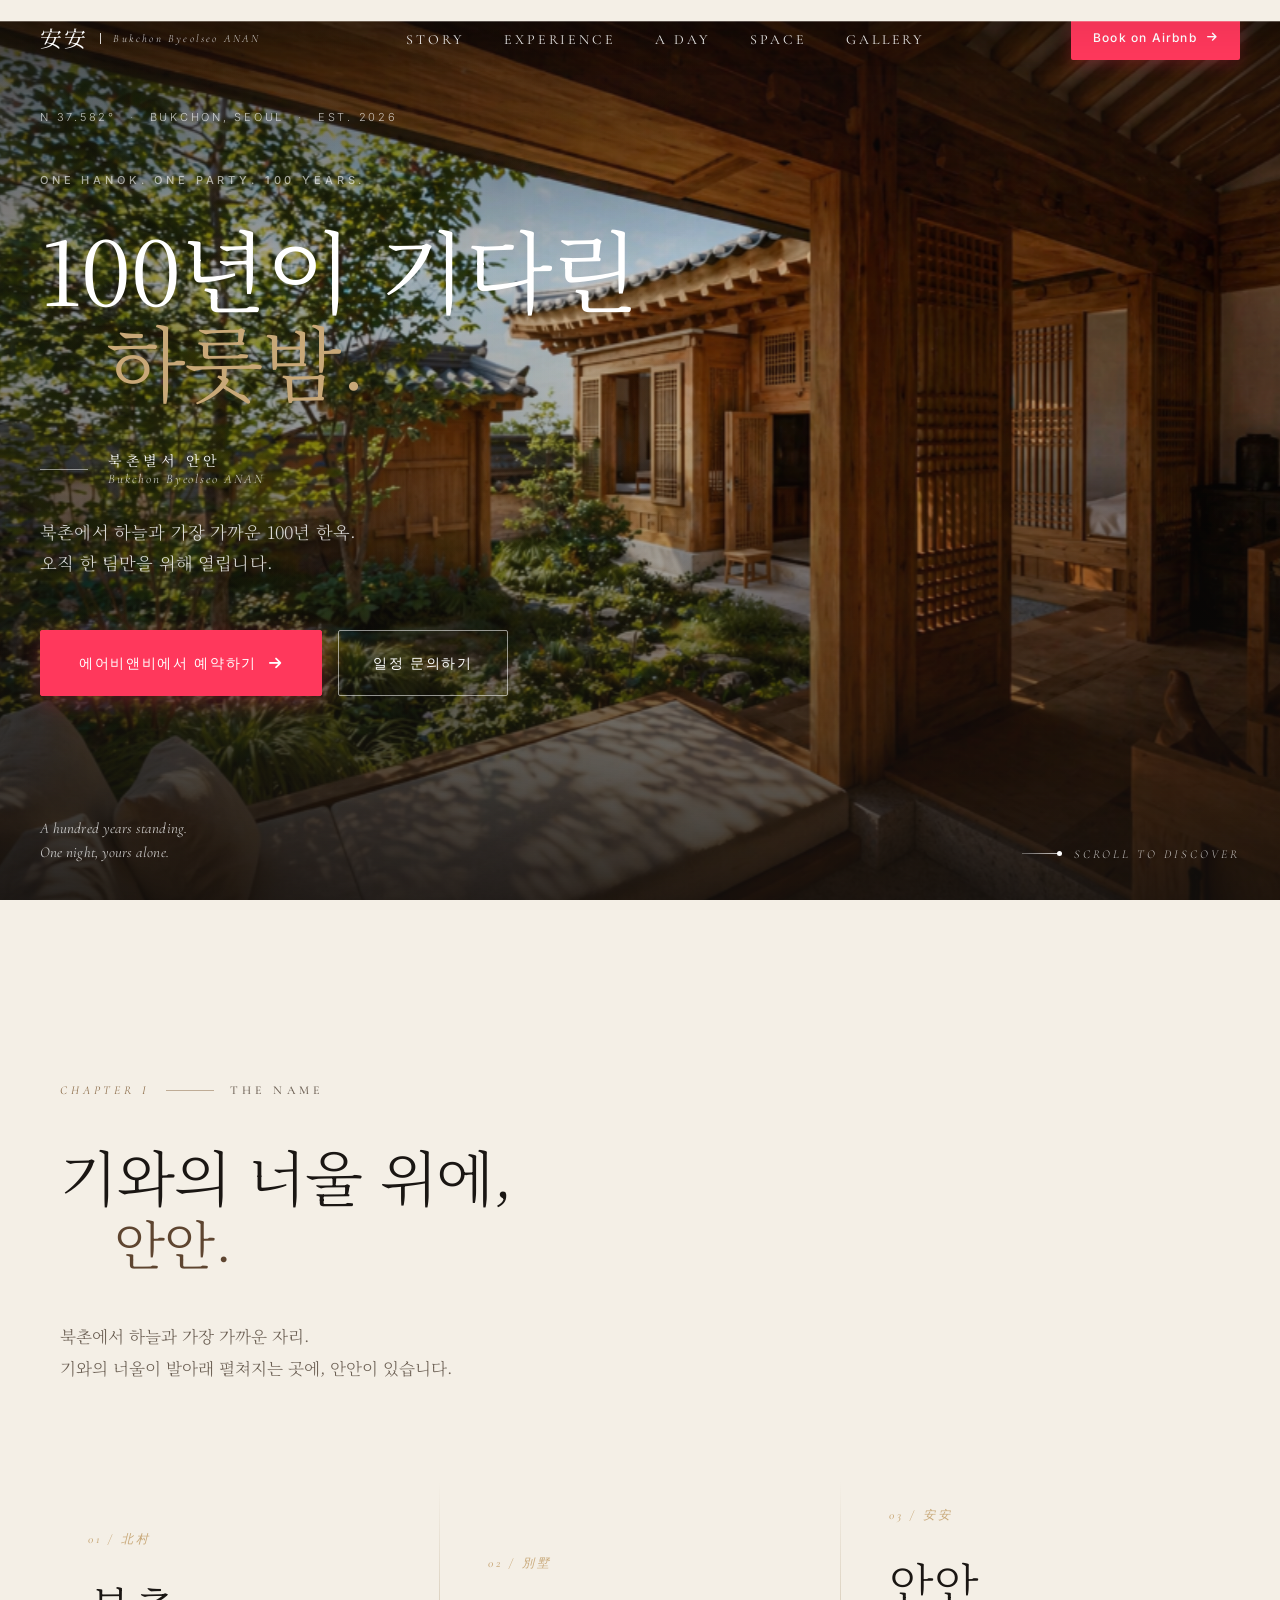
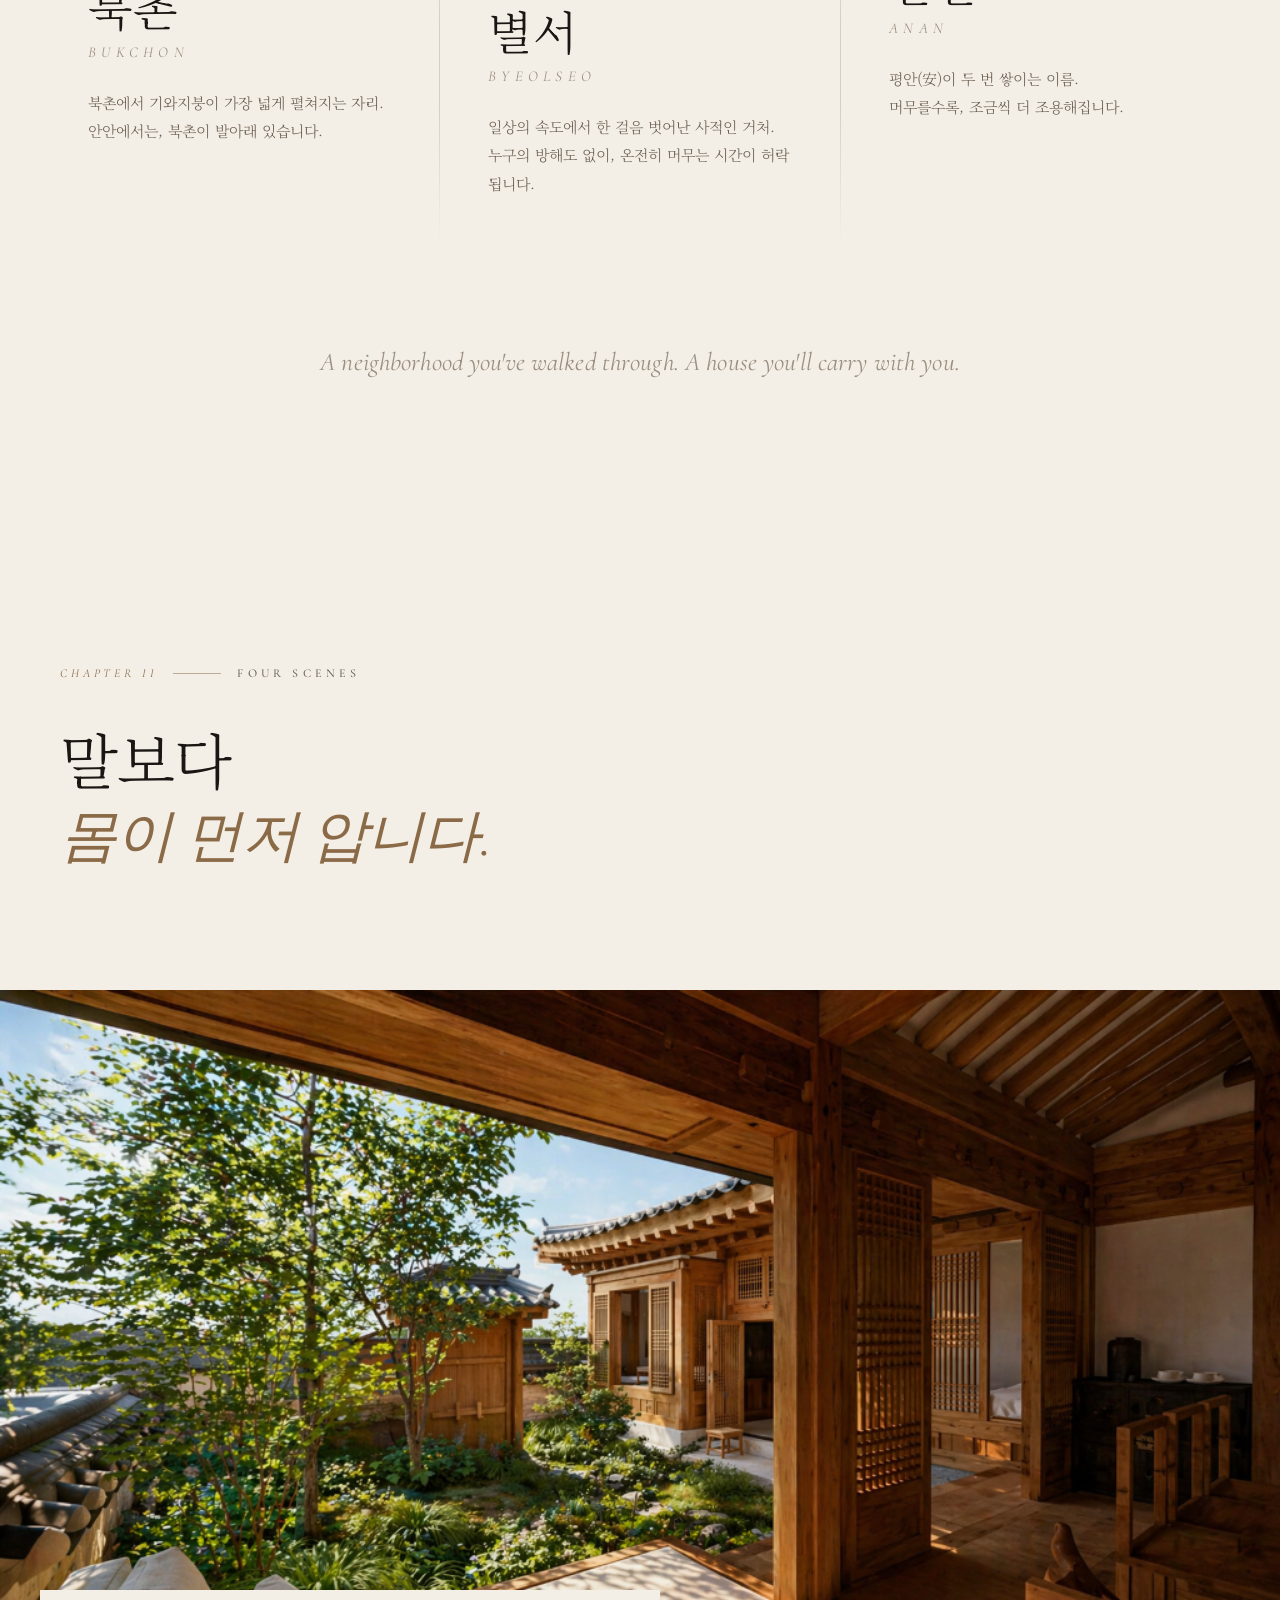
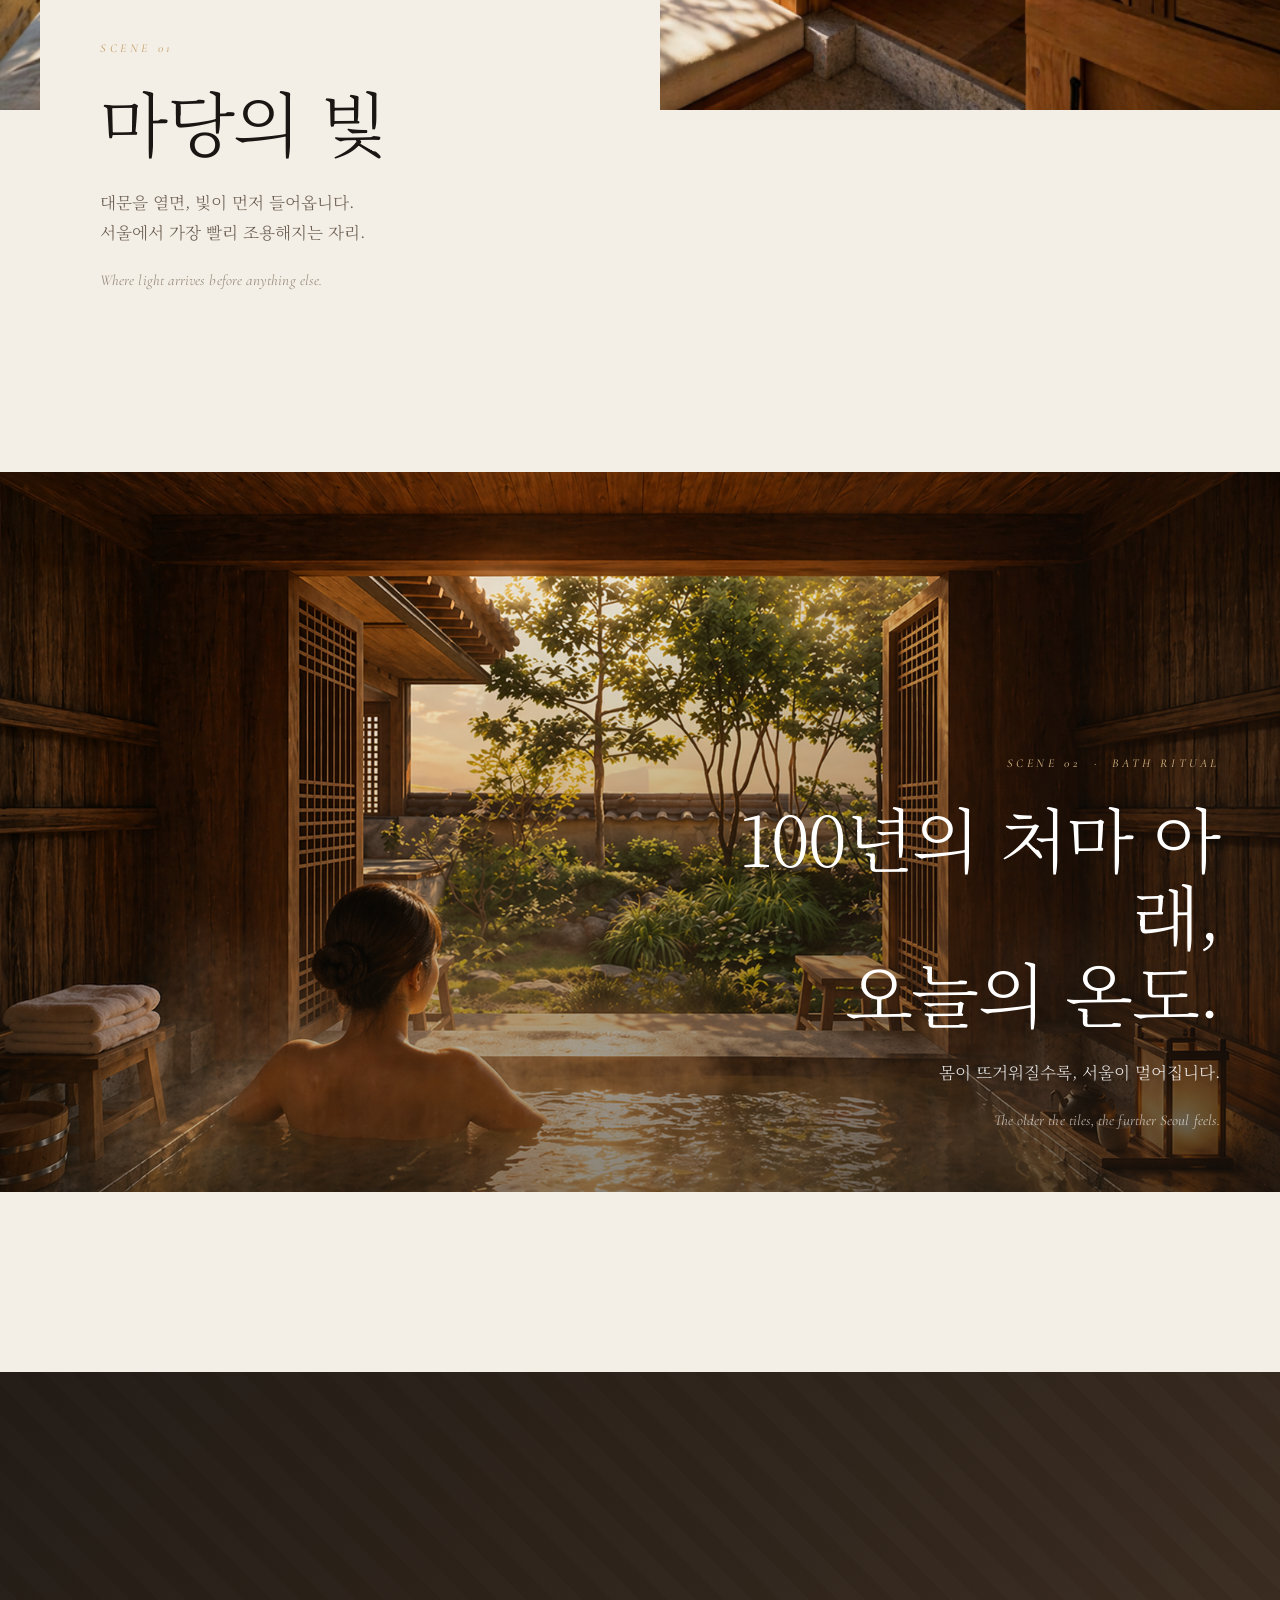
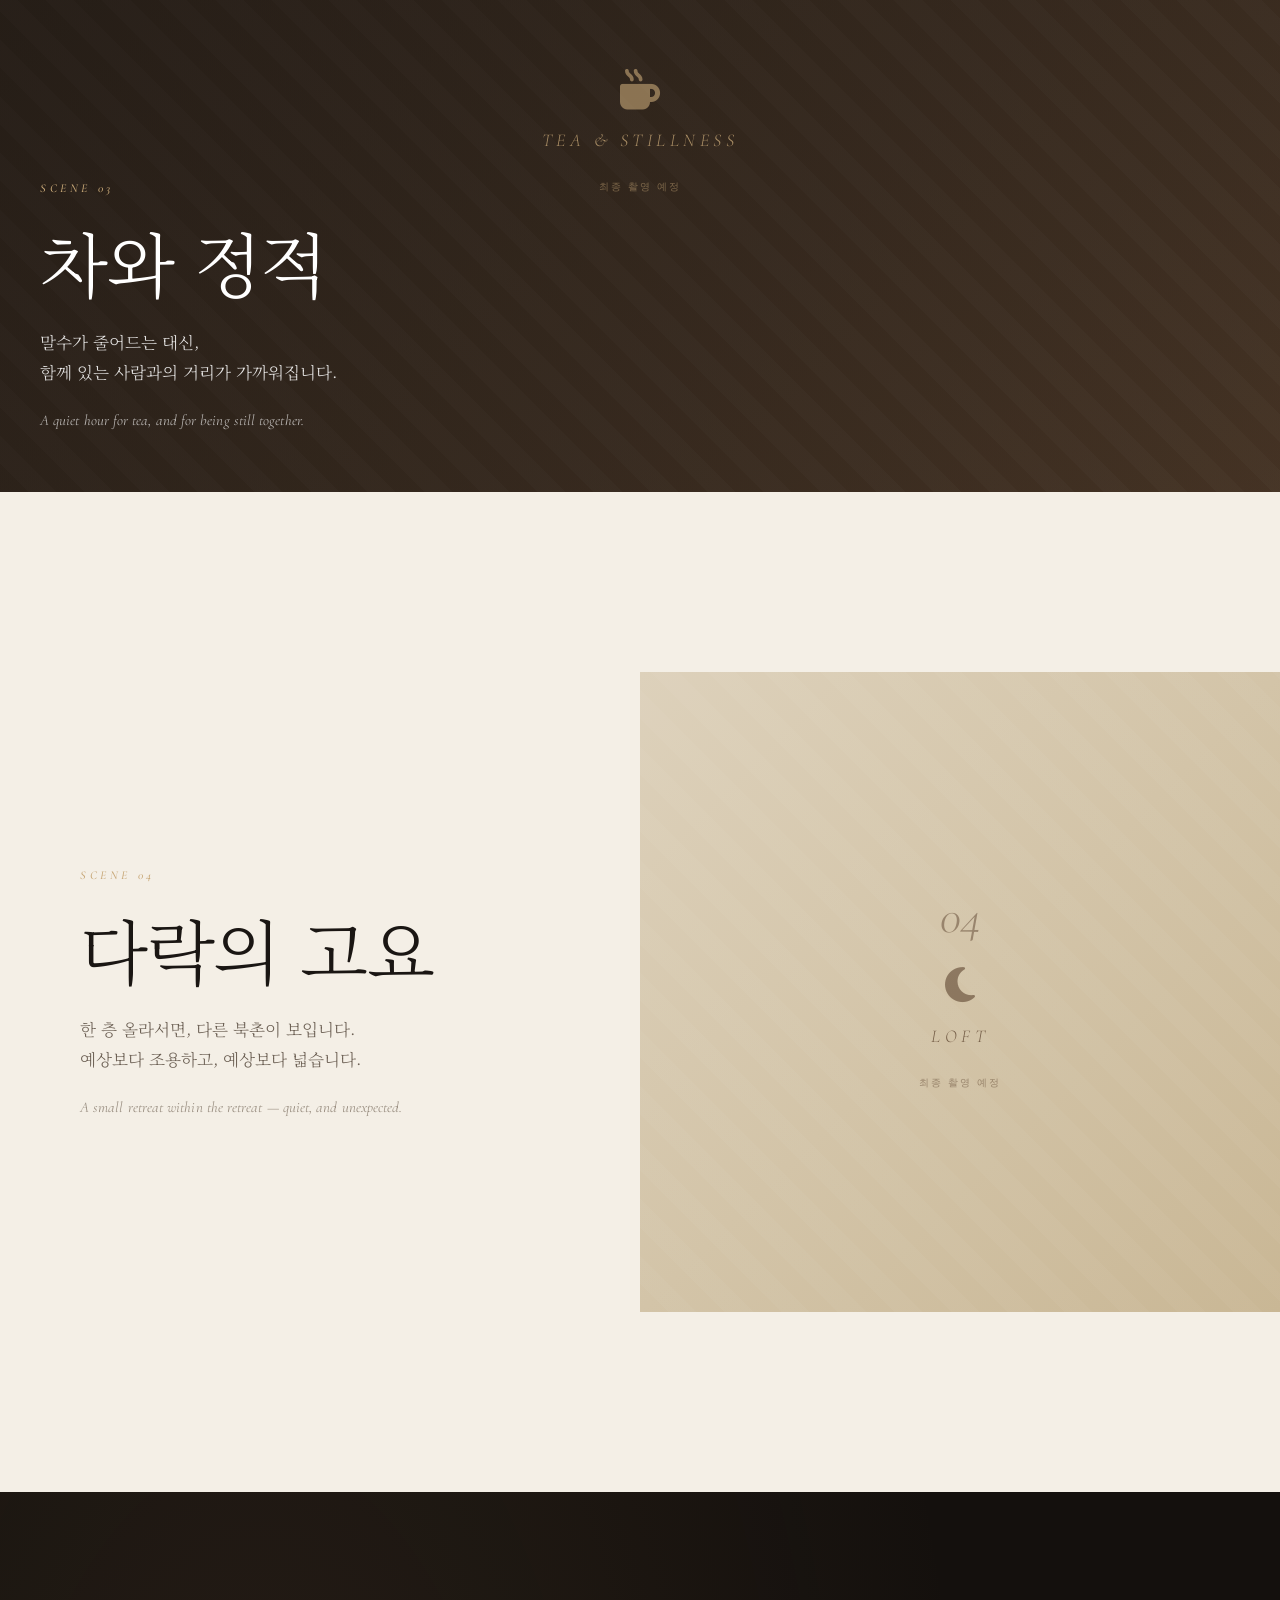
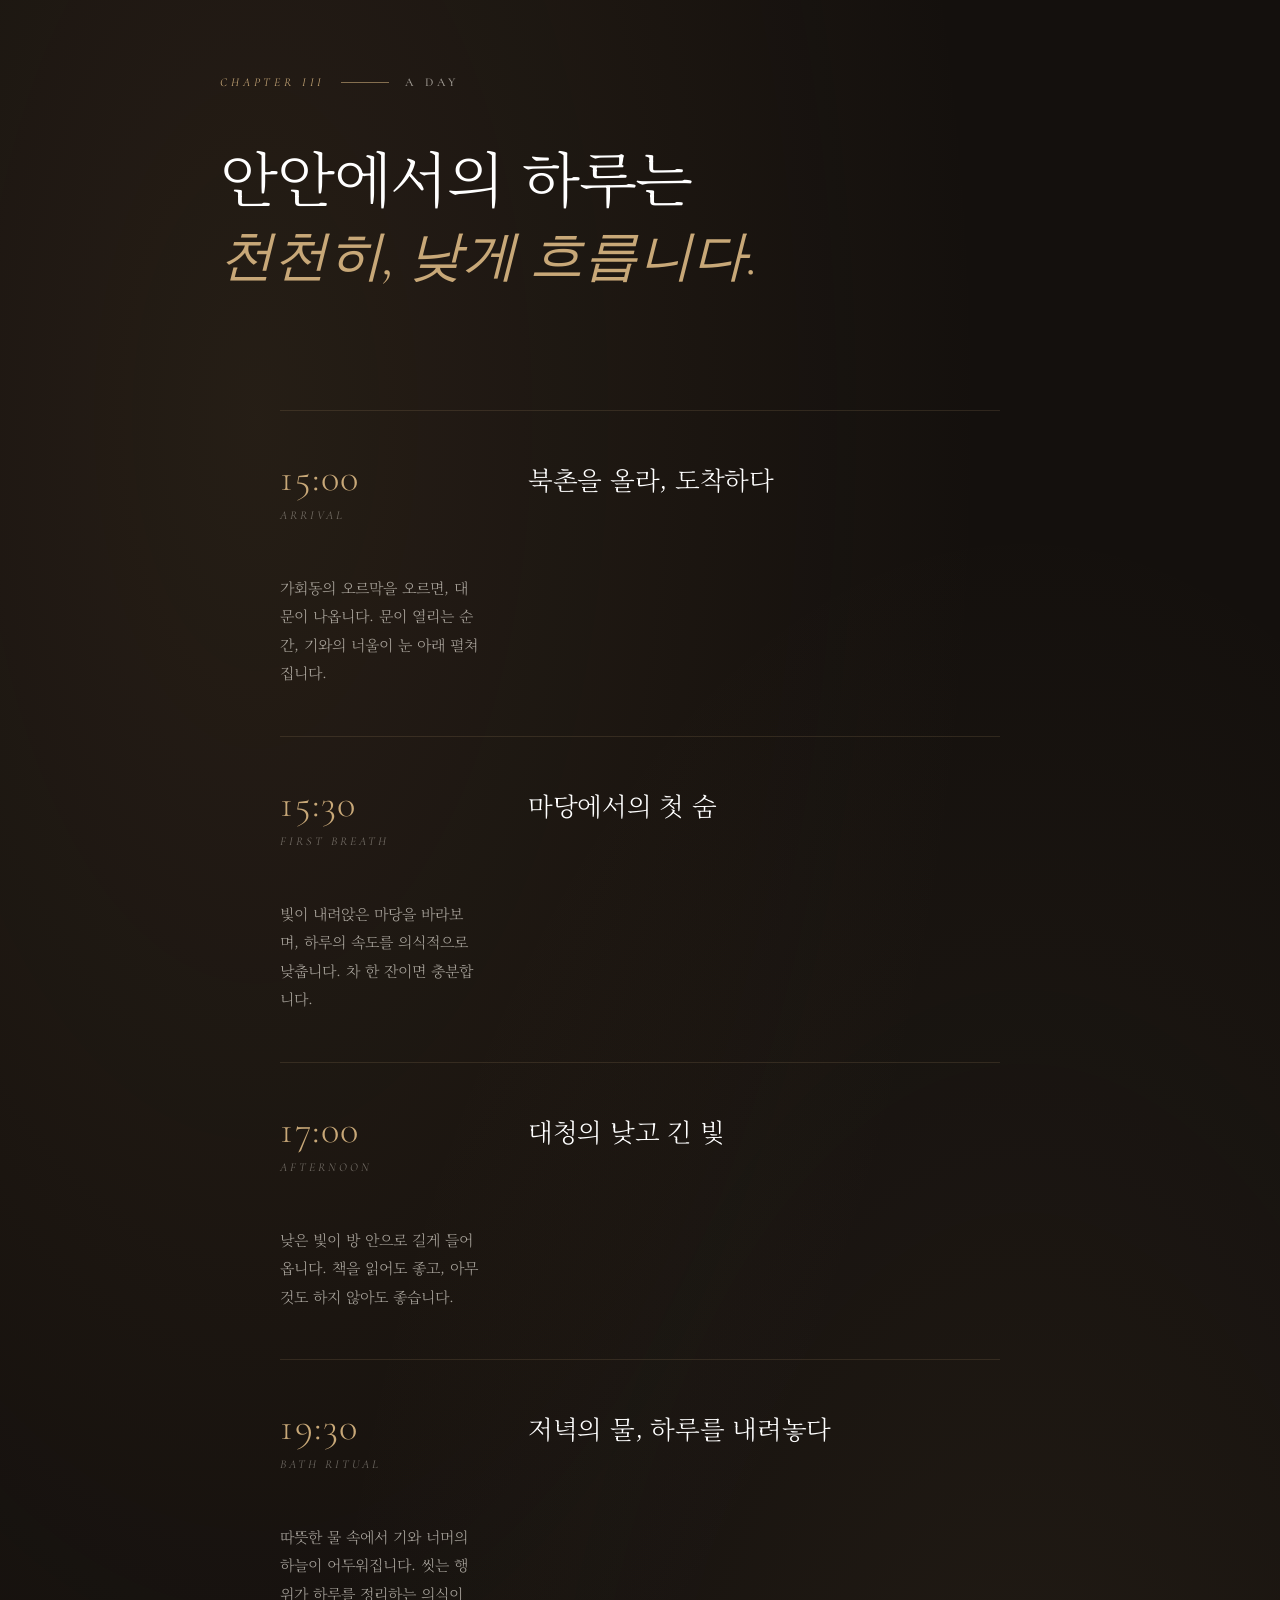
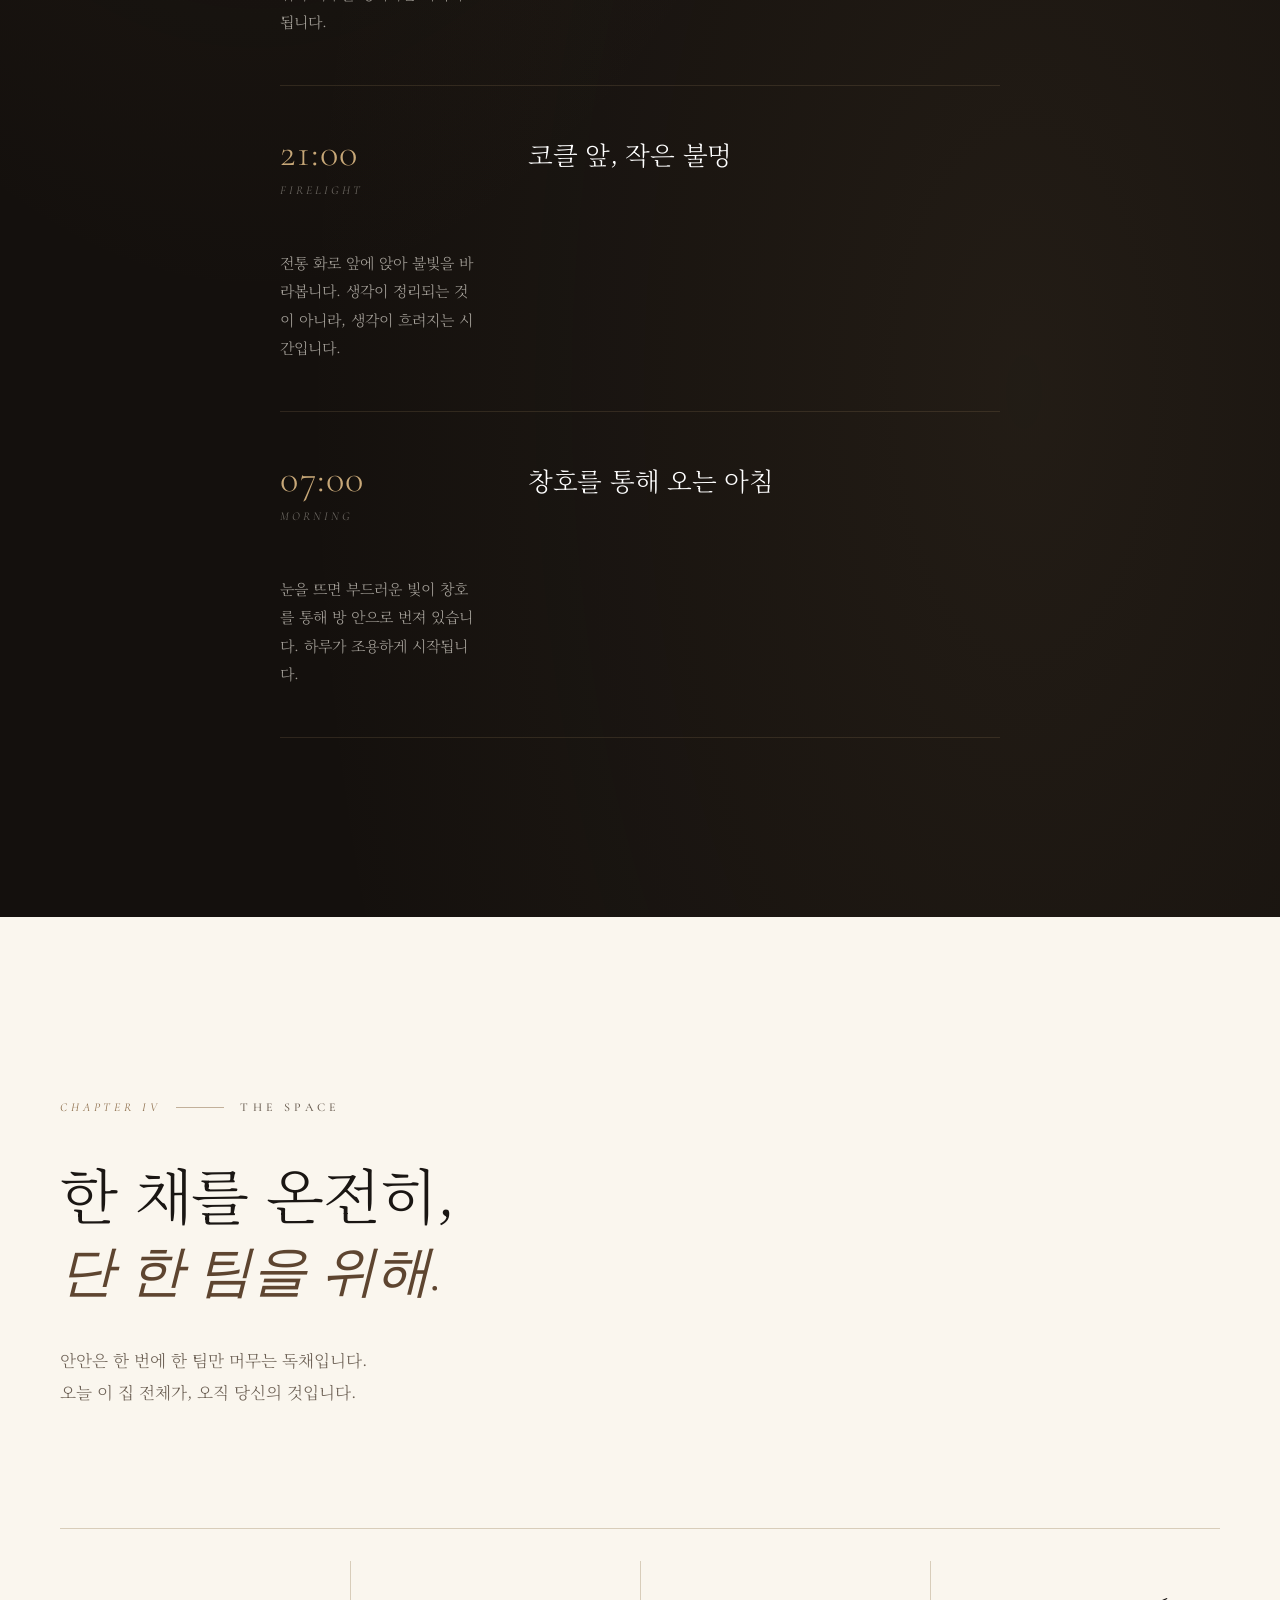
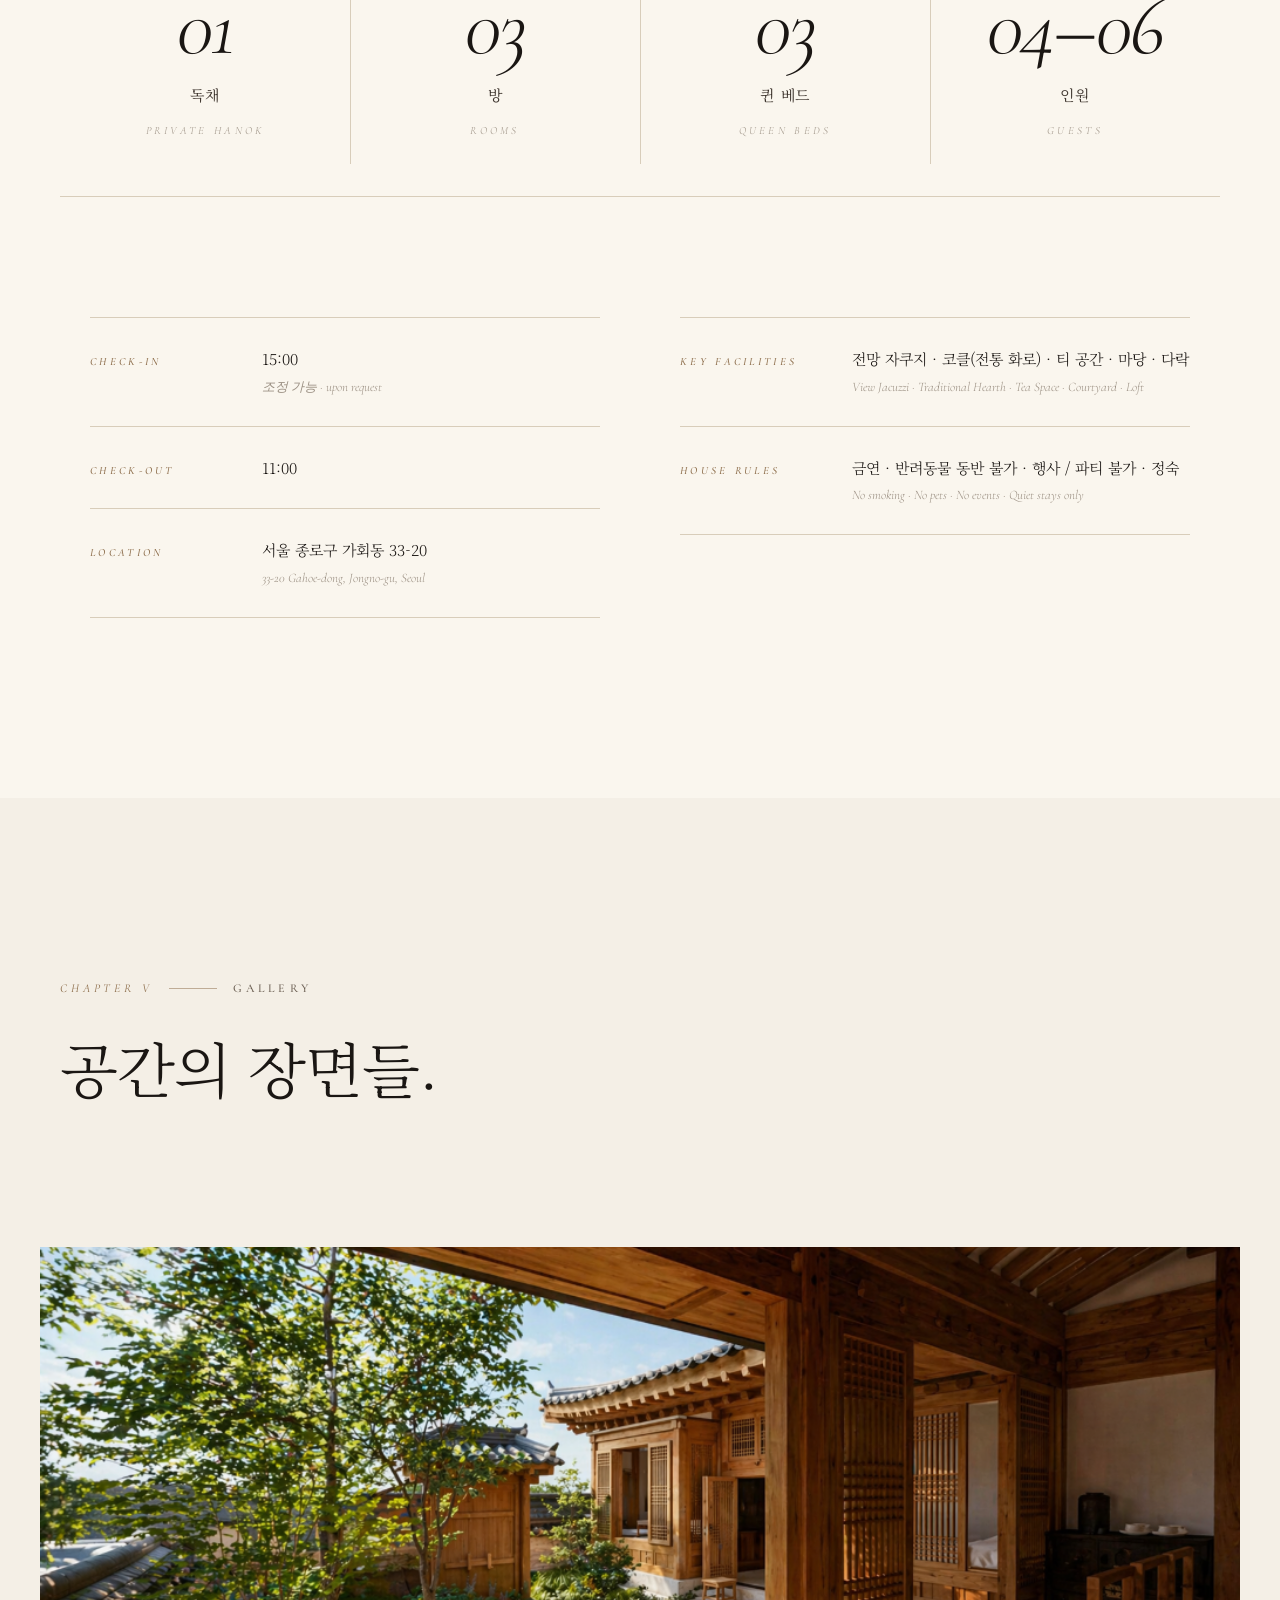
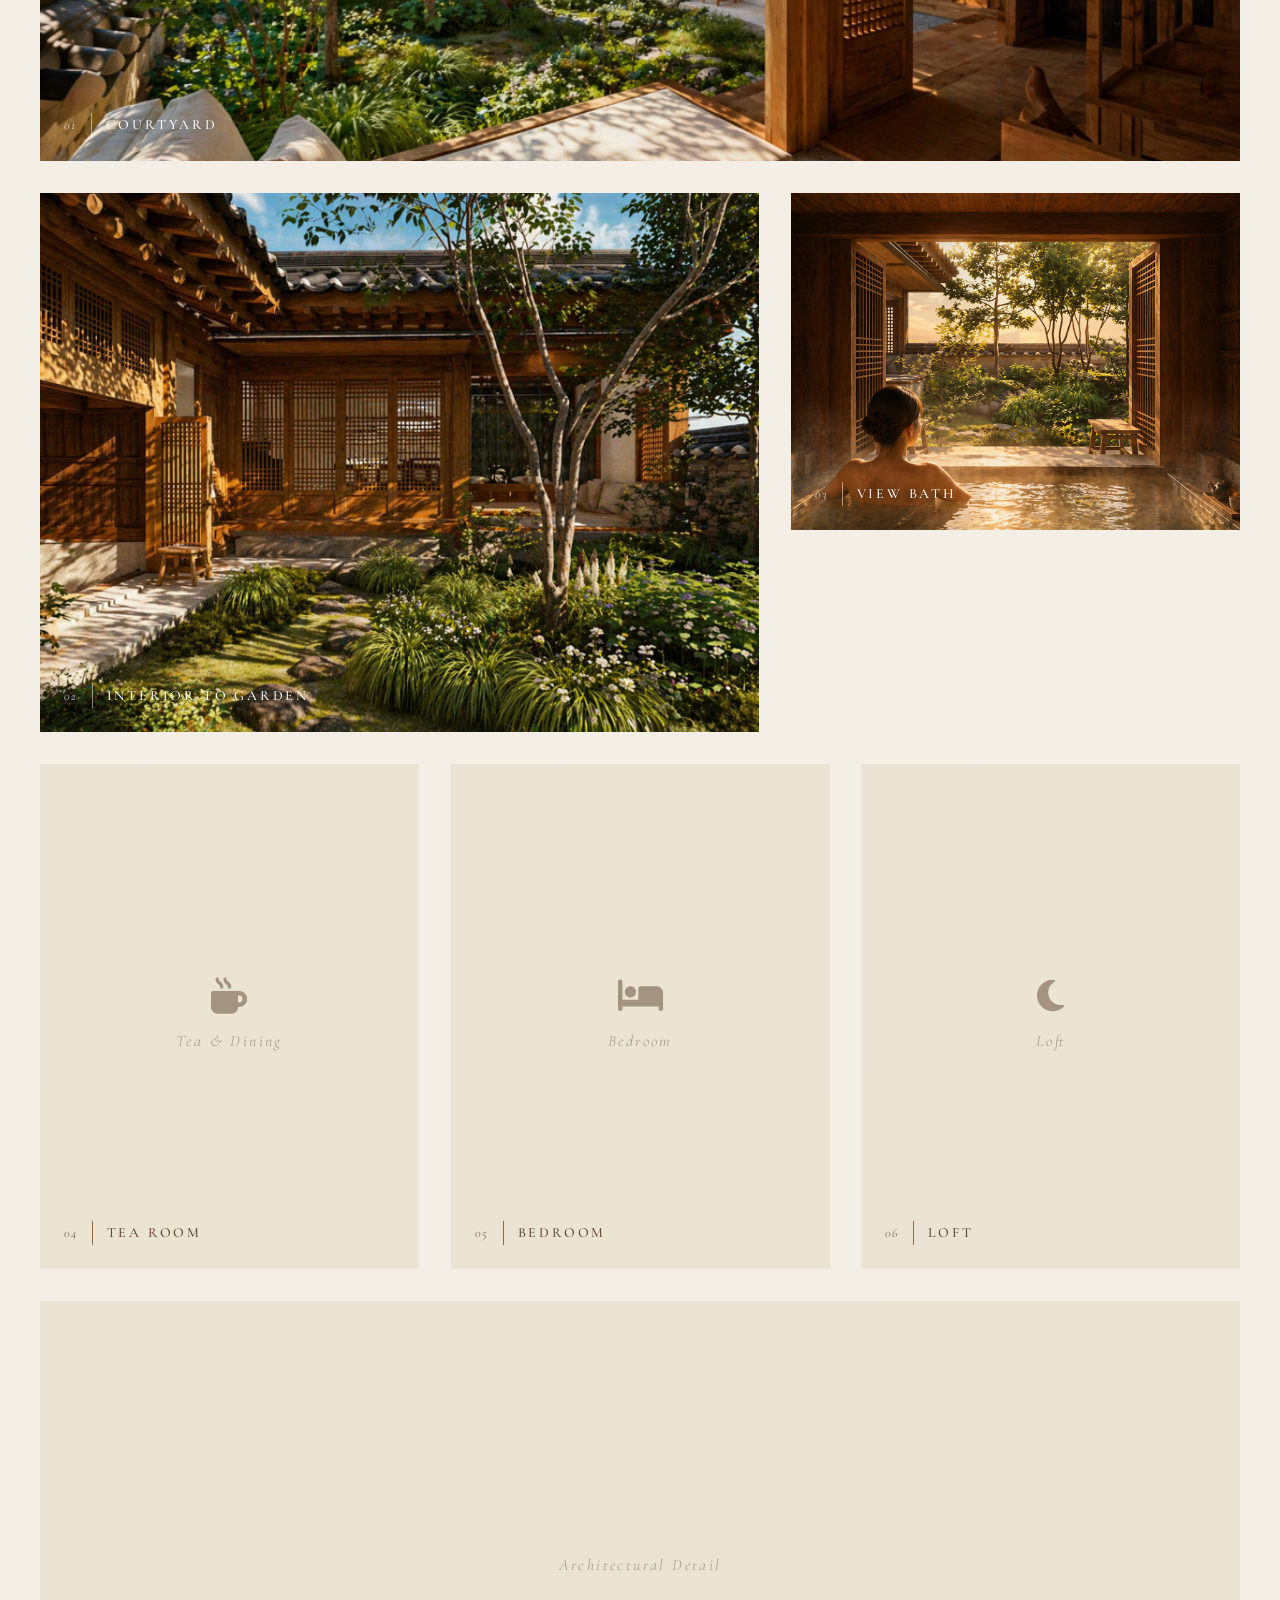
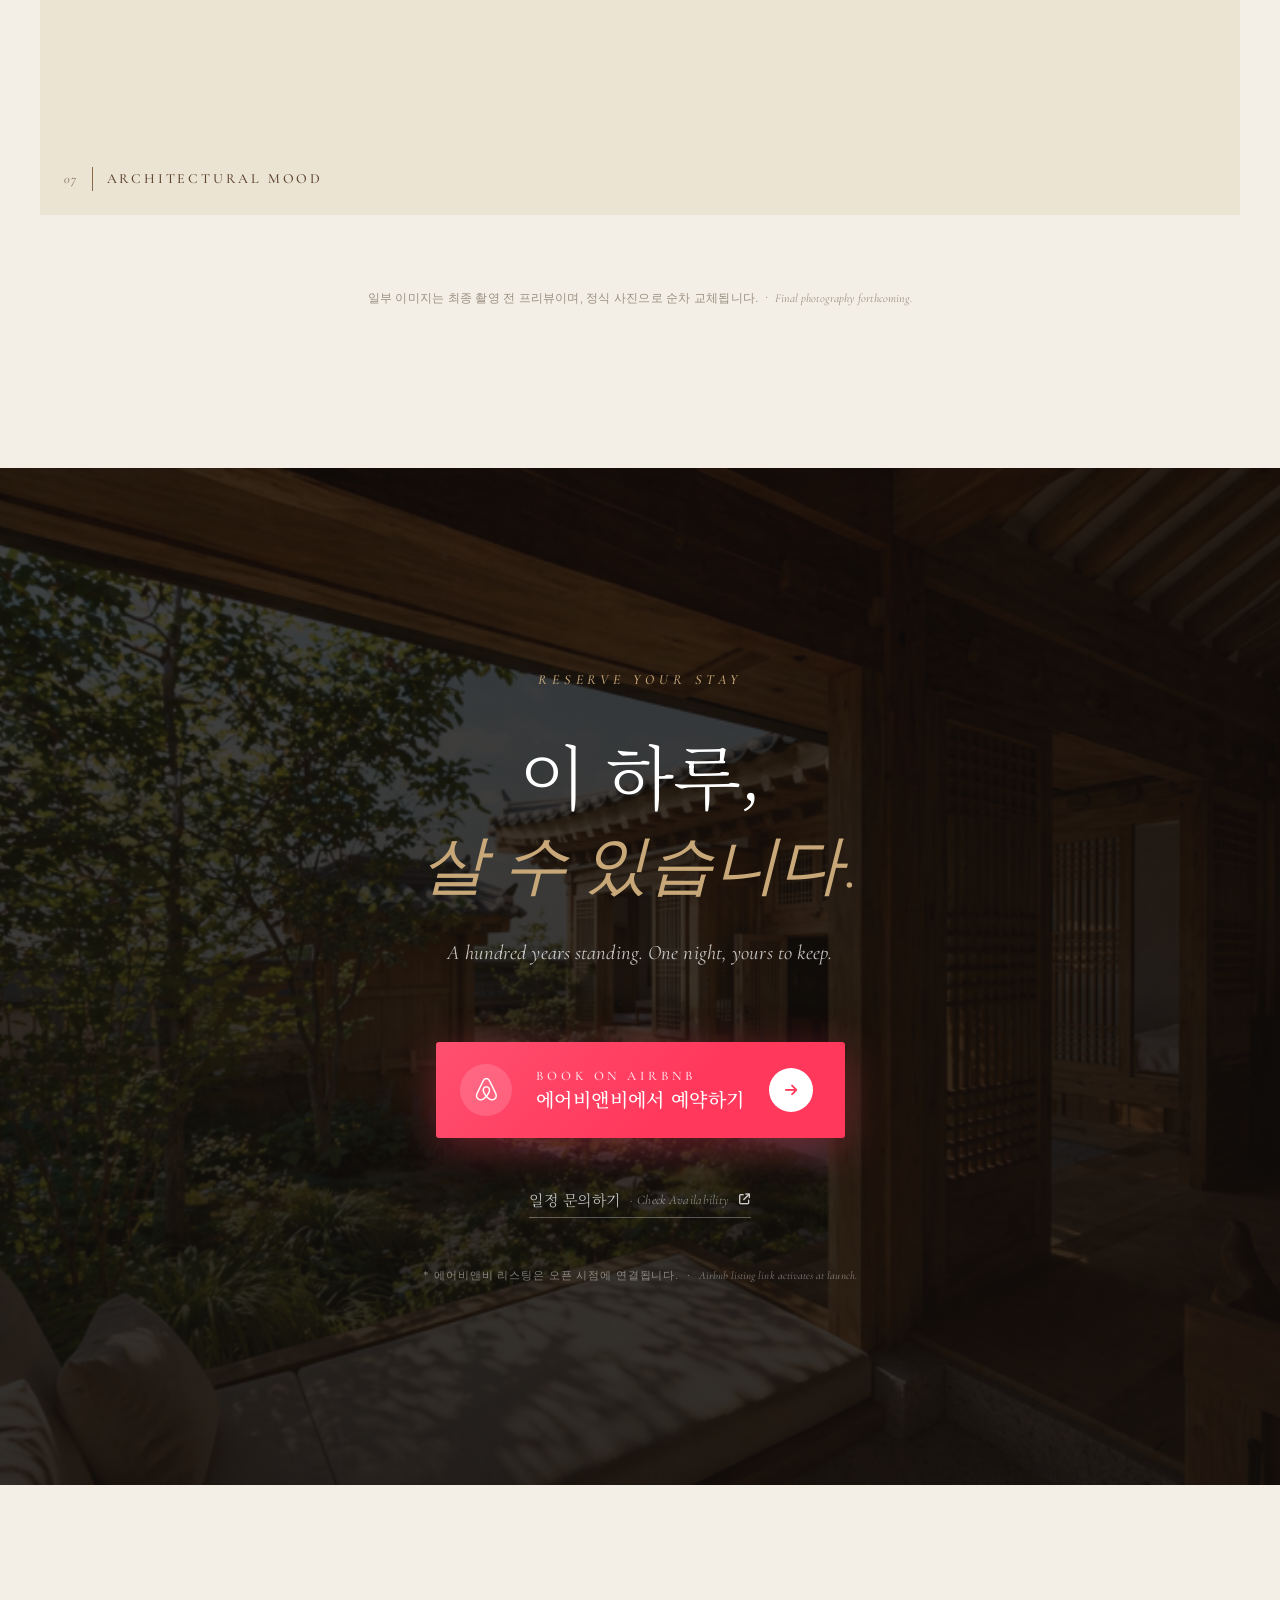
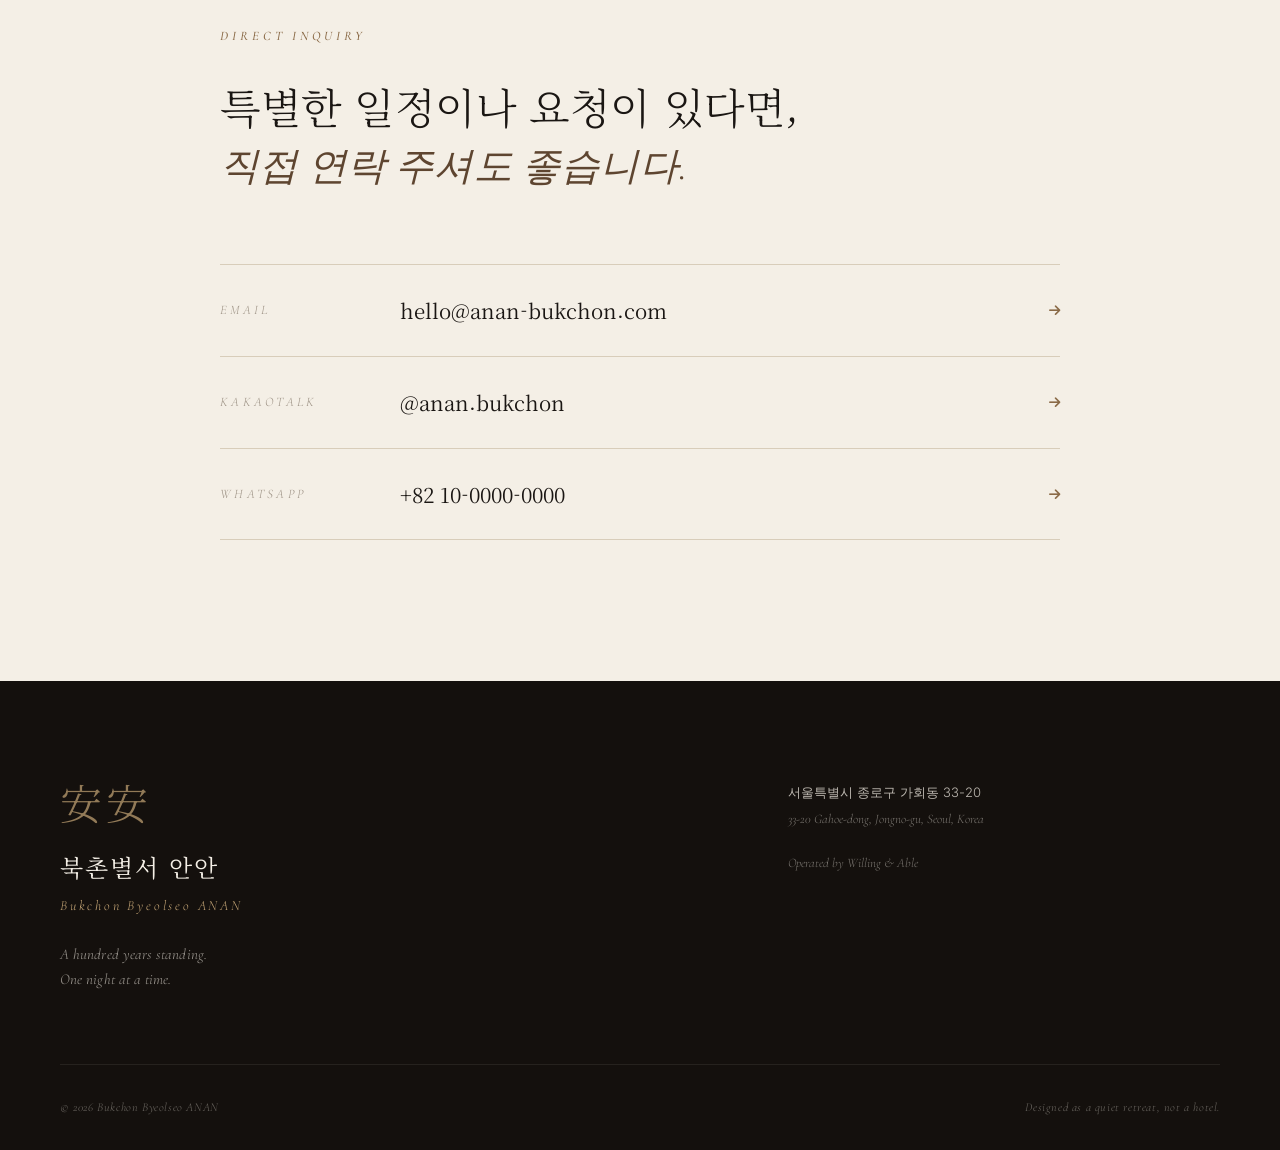
==== commit 5b4d90c6: "카피 수정 — 너울/몸이 먼저/처마 아래 온도" ====
--- a/index.html
+++ b/index.html
@@ -130,8 +130,8 @@
             </div>
 
             <h2 class="story-headline">
-                <span class="story-headline-line">바깥은 북촌,</span>
-                <span class="story-headline-line">안은 안안.</span>
+                <span class="story-headline-line">기와의 너울 위에,</span>
+                <span class="story-headline-line">안안.</span>
             </h2>
 
             <p class="story-lead">
@@ -193,8 +193,8 @@
                     <span class="chapter-label">Four Scenes</span>
                 </div>
                 <h2 class="scenes-headline">
-                    안안은,<br>
-                    <em>와봐야 압니다.</em>
+                    말보다<br>
+                    <em>몸이 먼저 압니다.</em>
                 </h2>
             </div>
         </div>
@@ -223,7 +223,7 @@
             </div>
             <div class="scene-caption scene-caption-bath">
                 <span class="scene-num light">Scene 02 &nbsp;·&nbsp; Bath Ritual</span>
-                <h3 class="scene-title light">100년 된 기와,<br>오늘의 온탕.</h3>
+                <h3 class="scene-title light">100년의 처마 아래,<br>오늘의 온도.</h3>
                 <p class="scene-lead light">
                     몸이 뜨거워질수록, 서울이 멀어집니다.
                 </p>
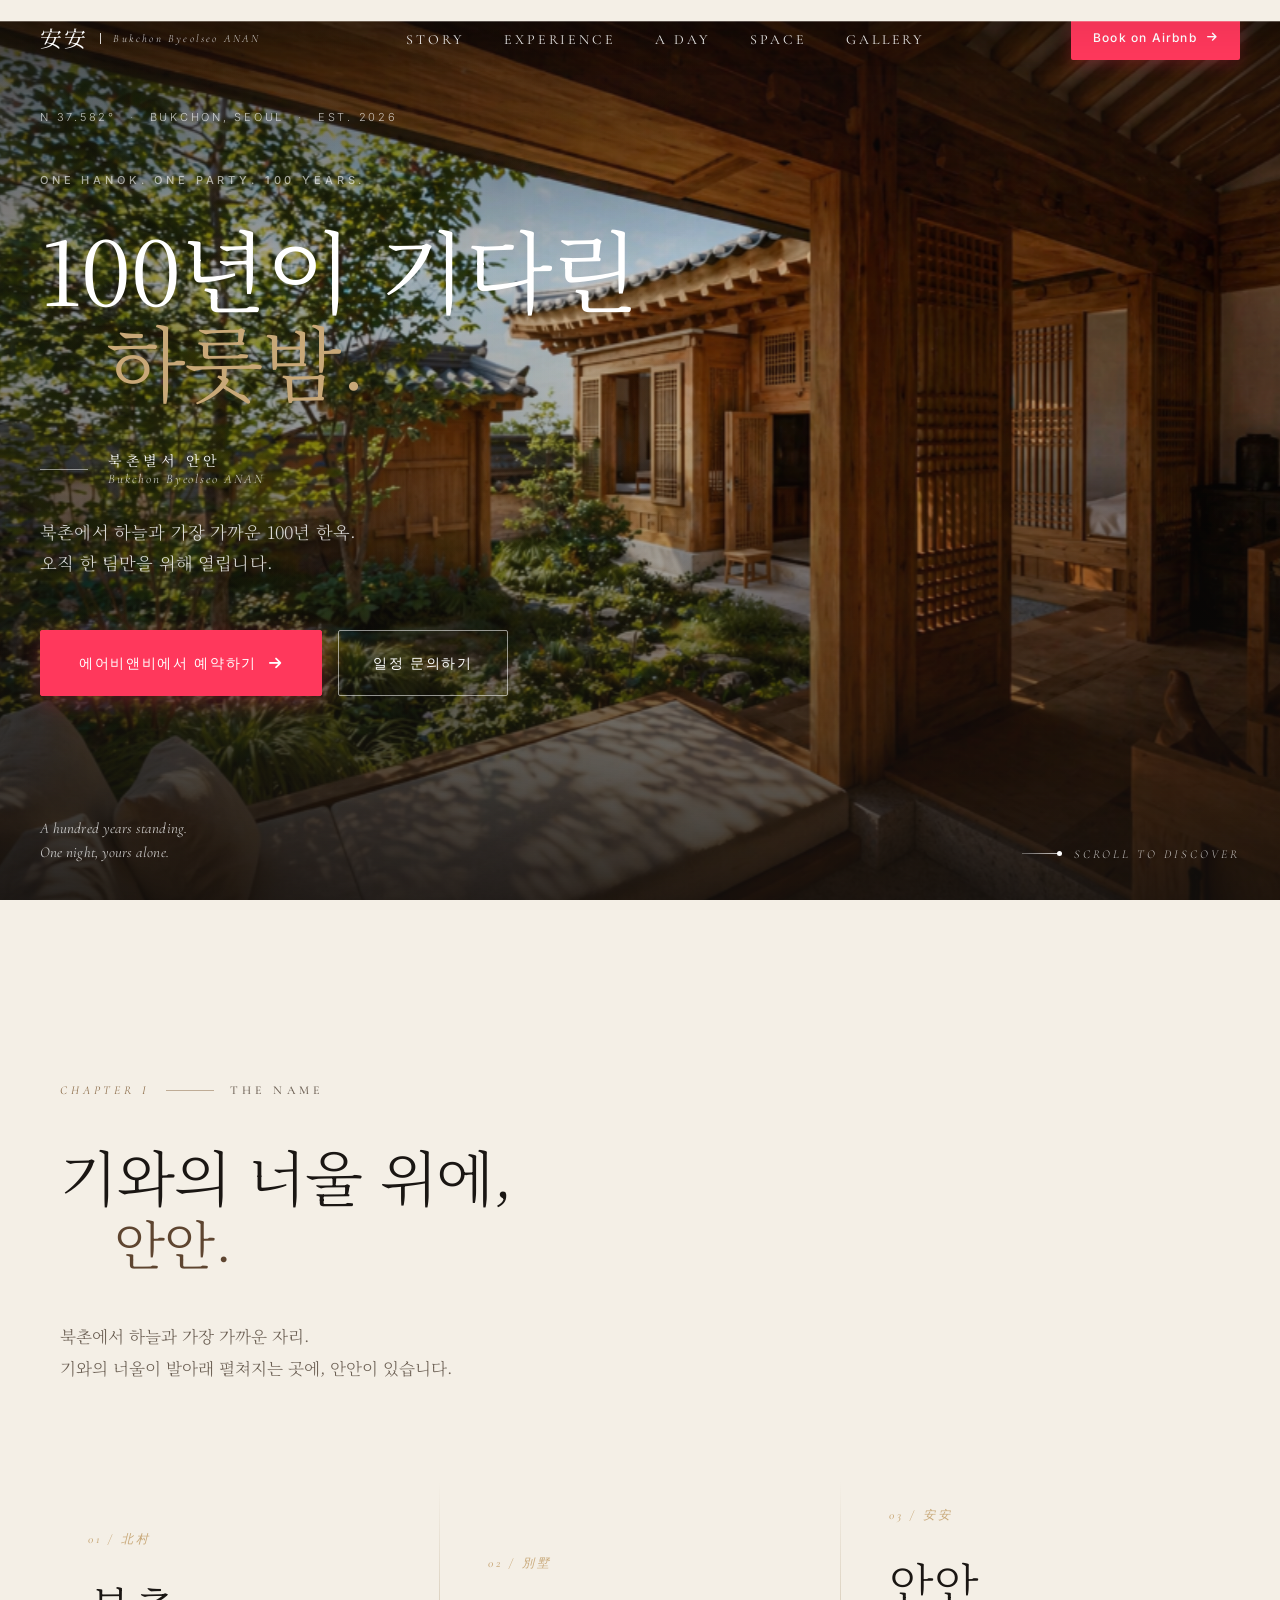
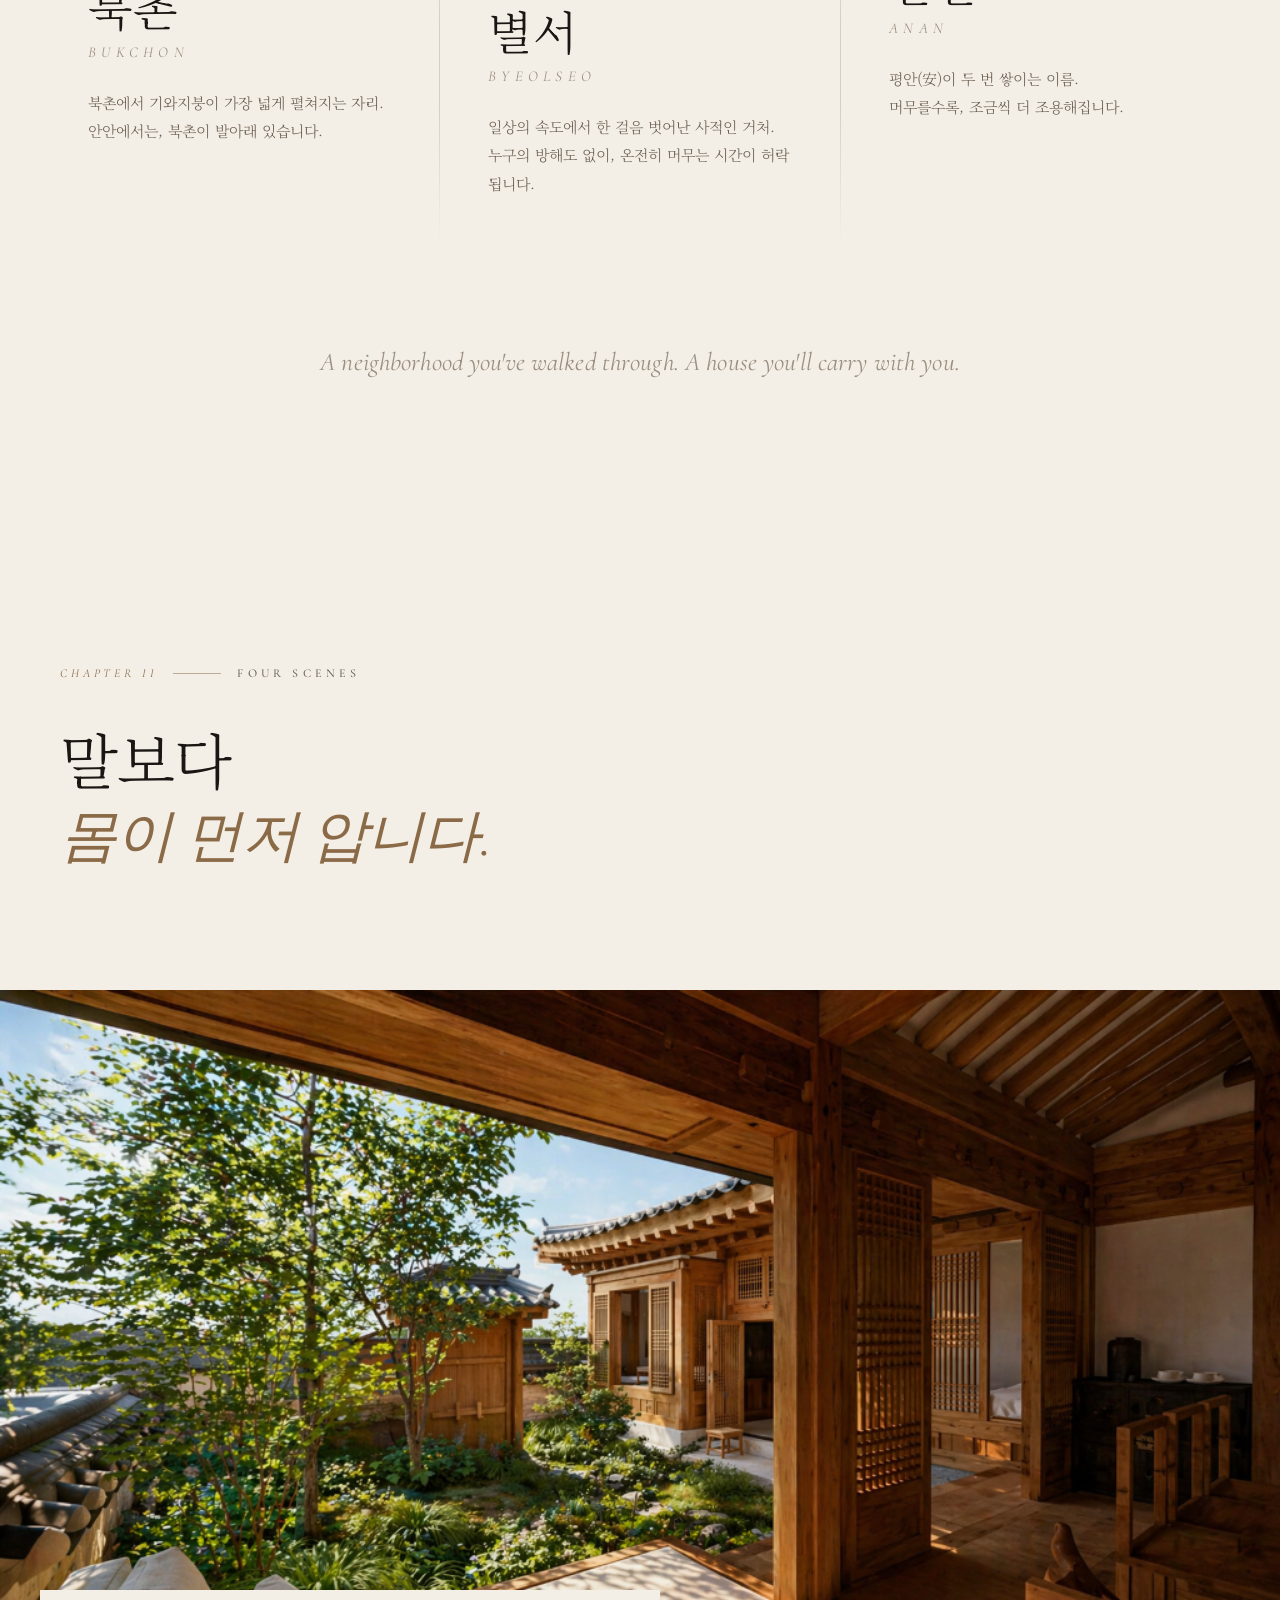
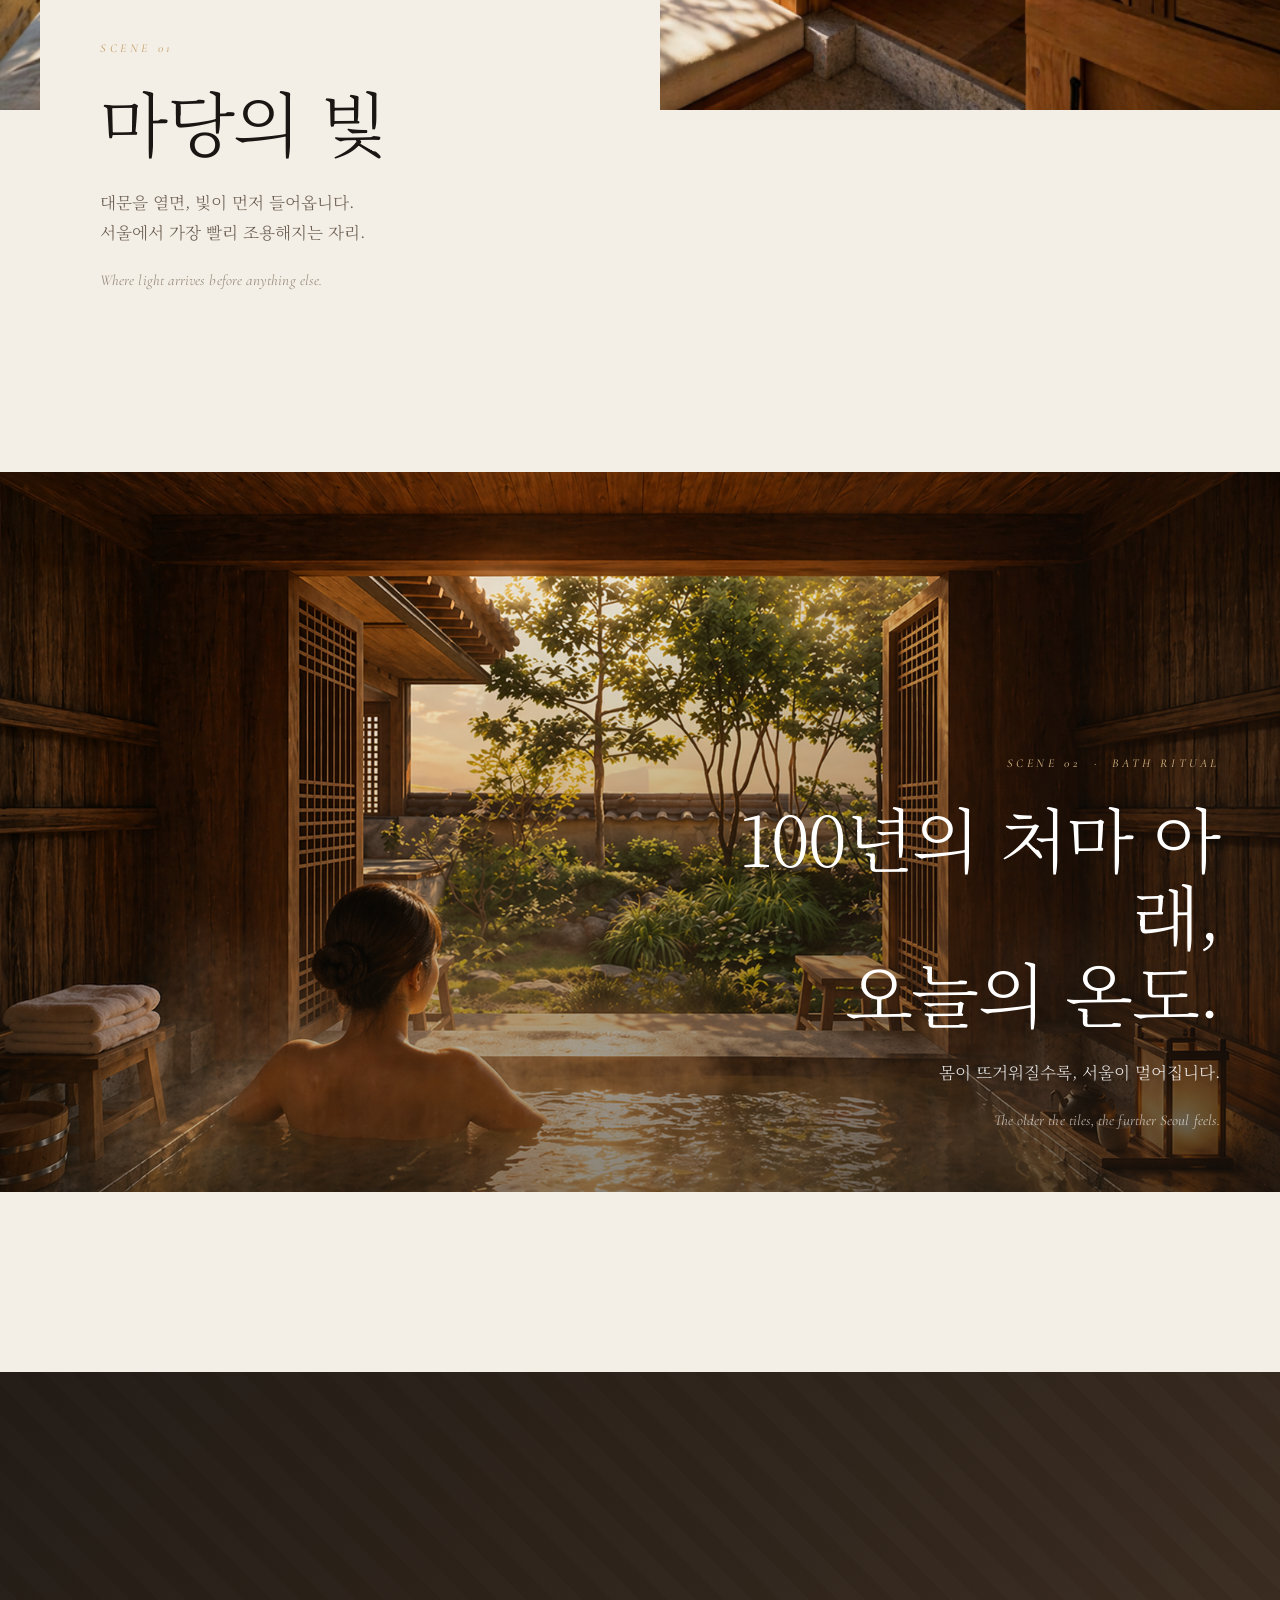
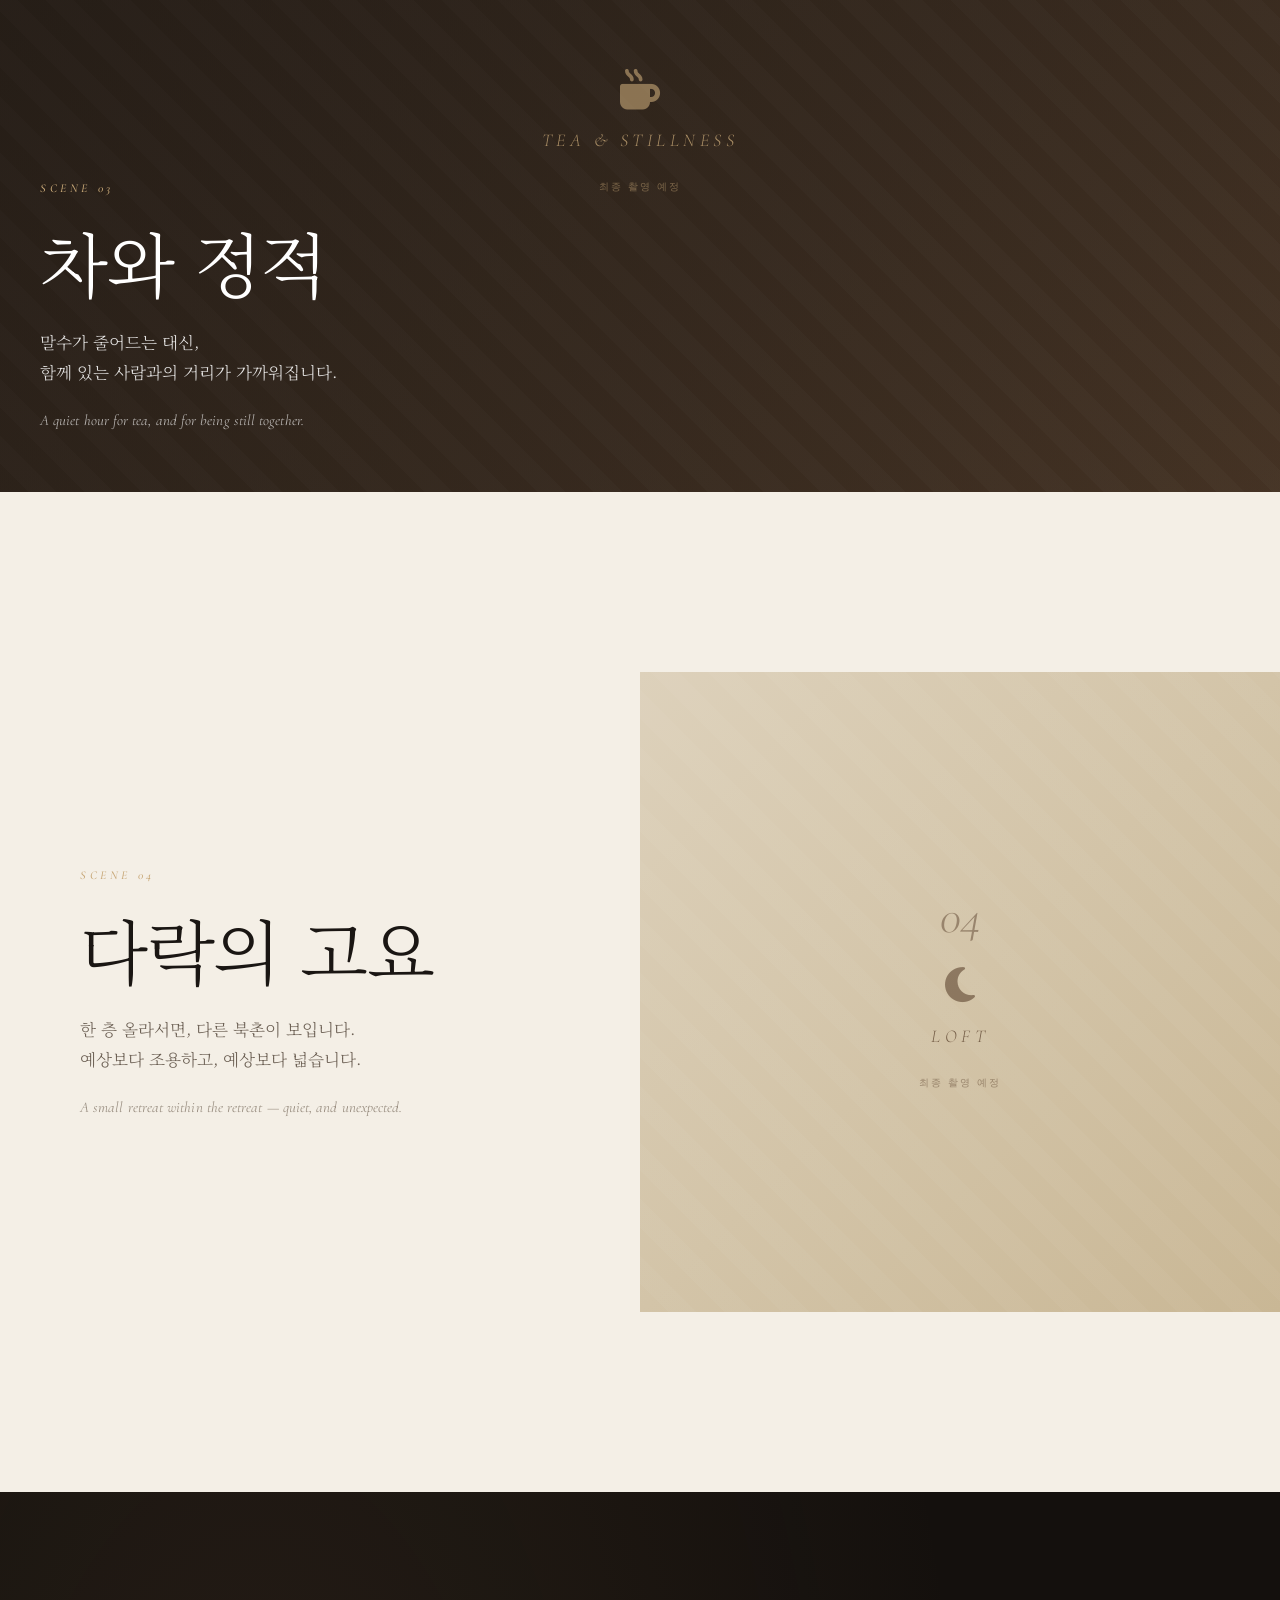
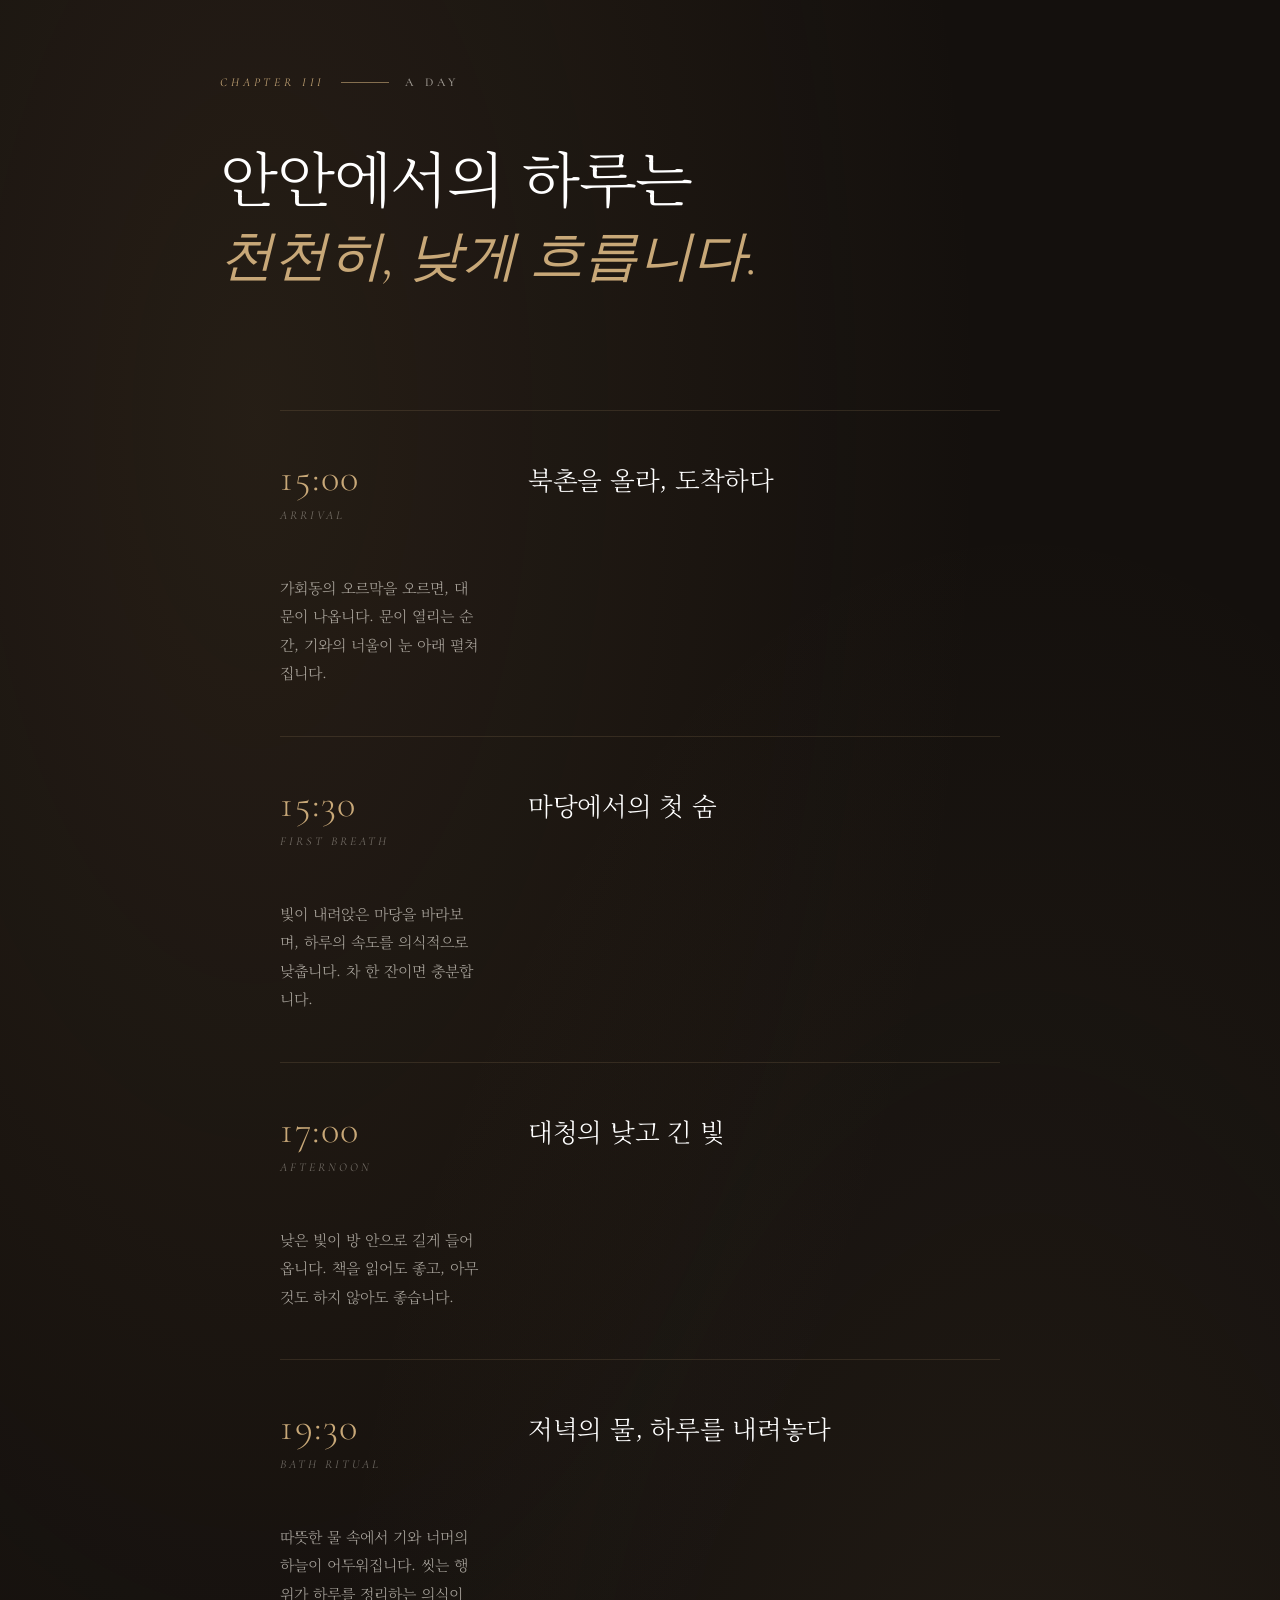
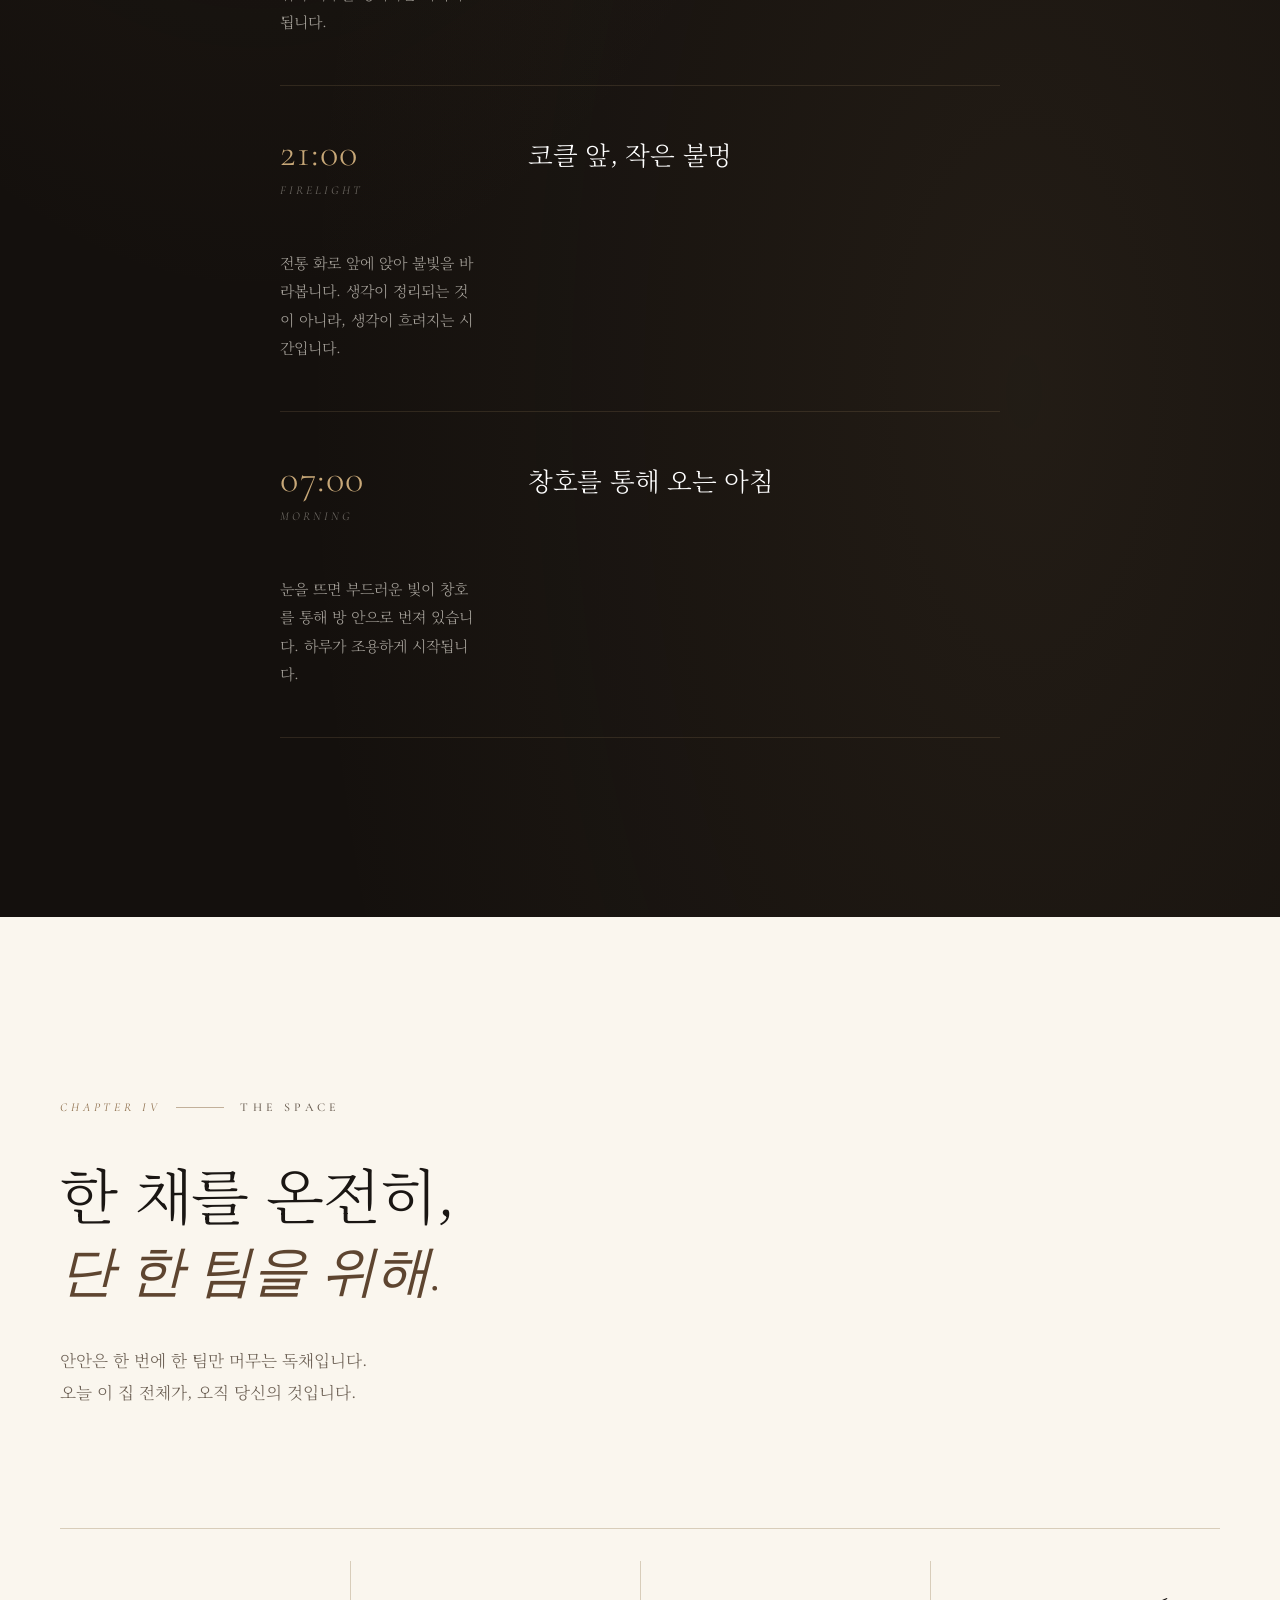
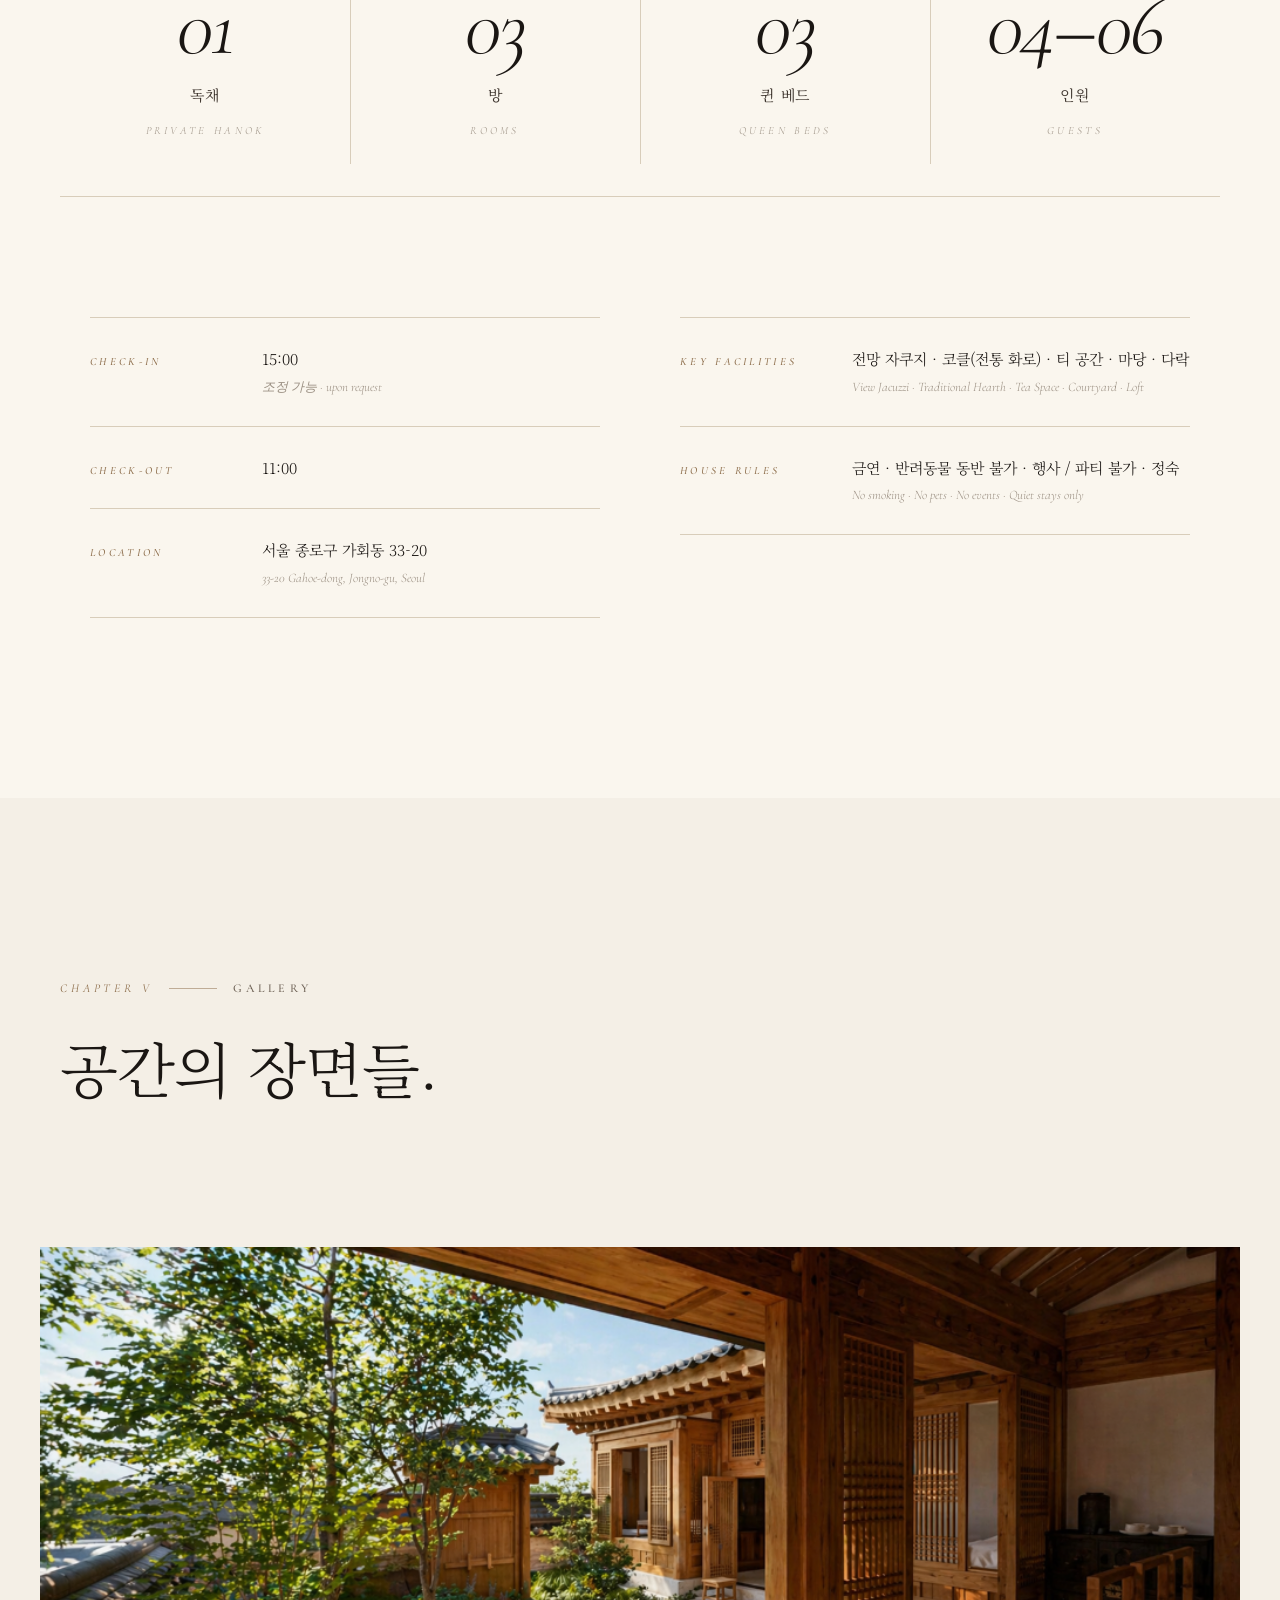
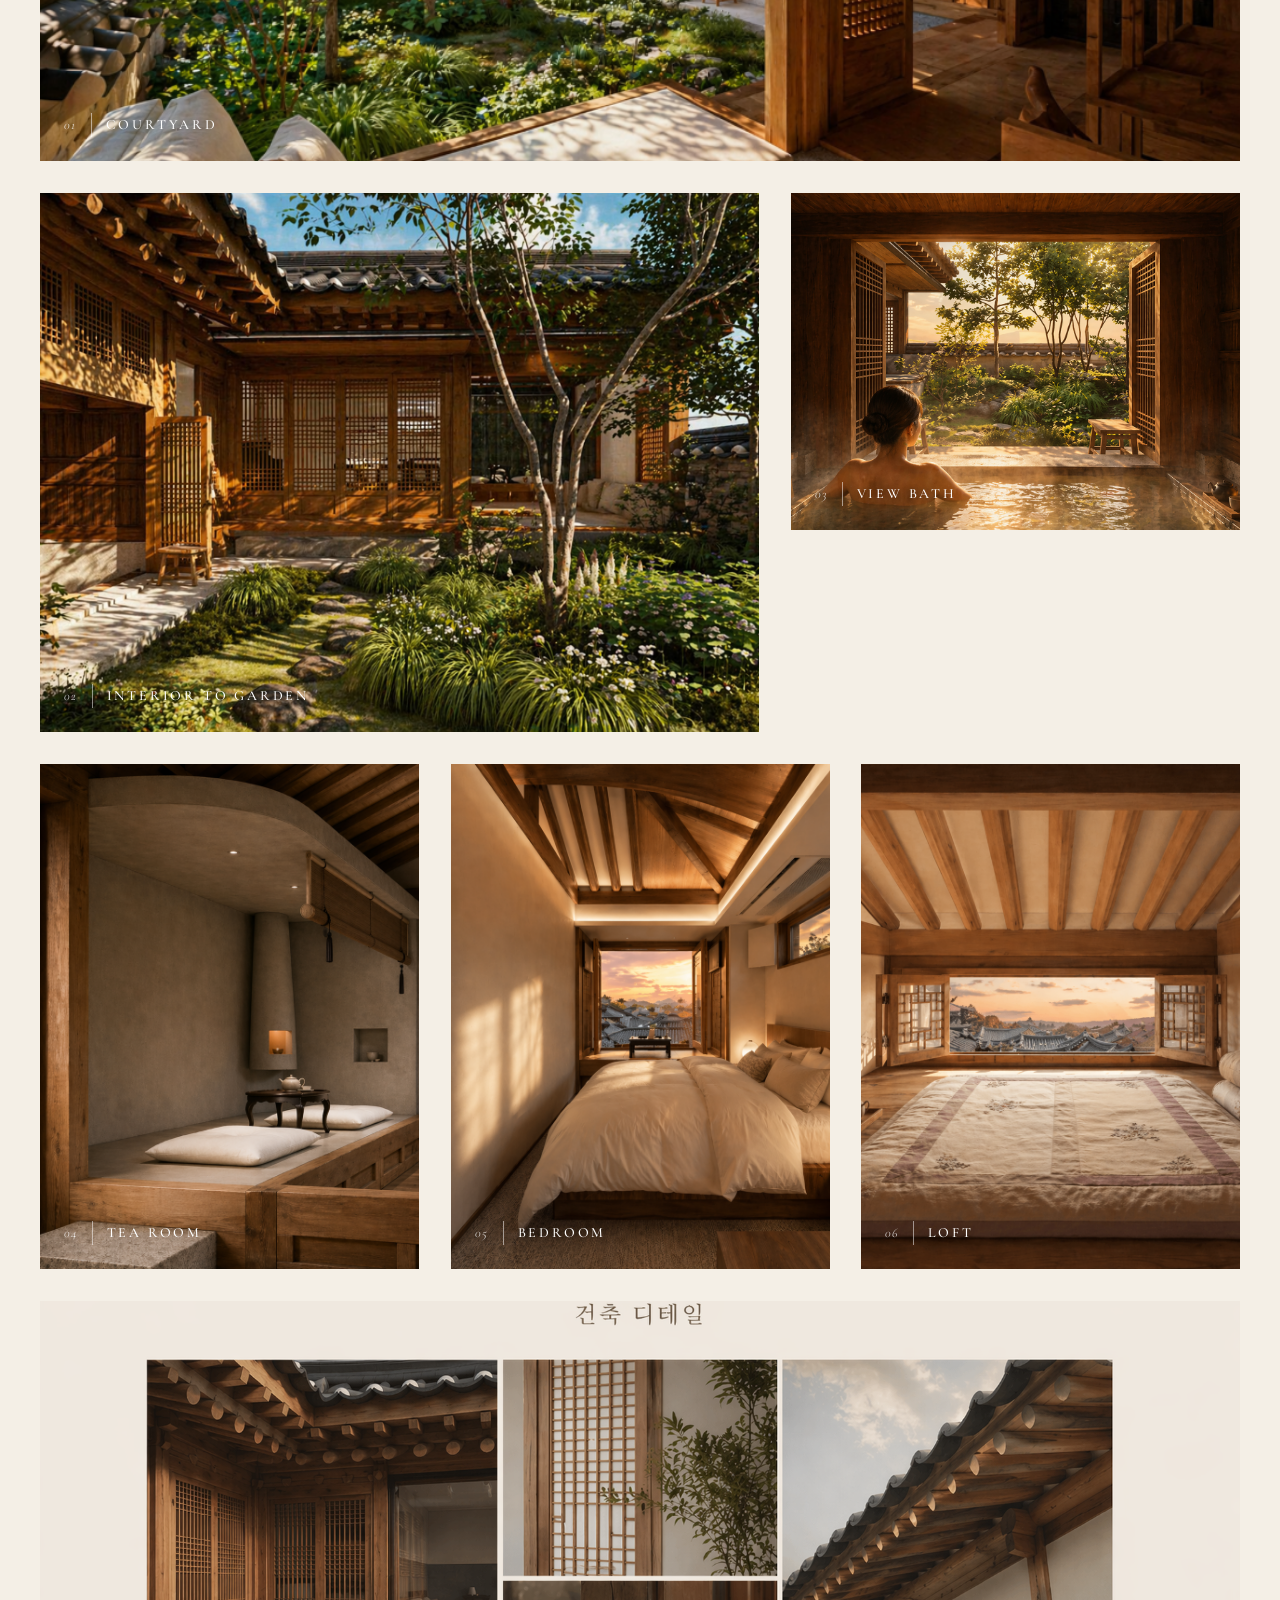
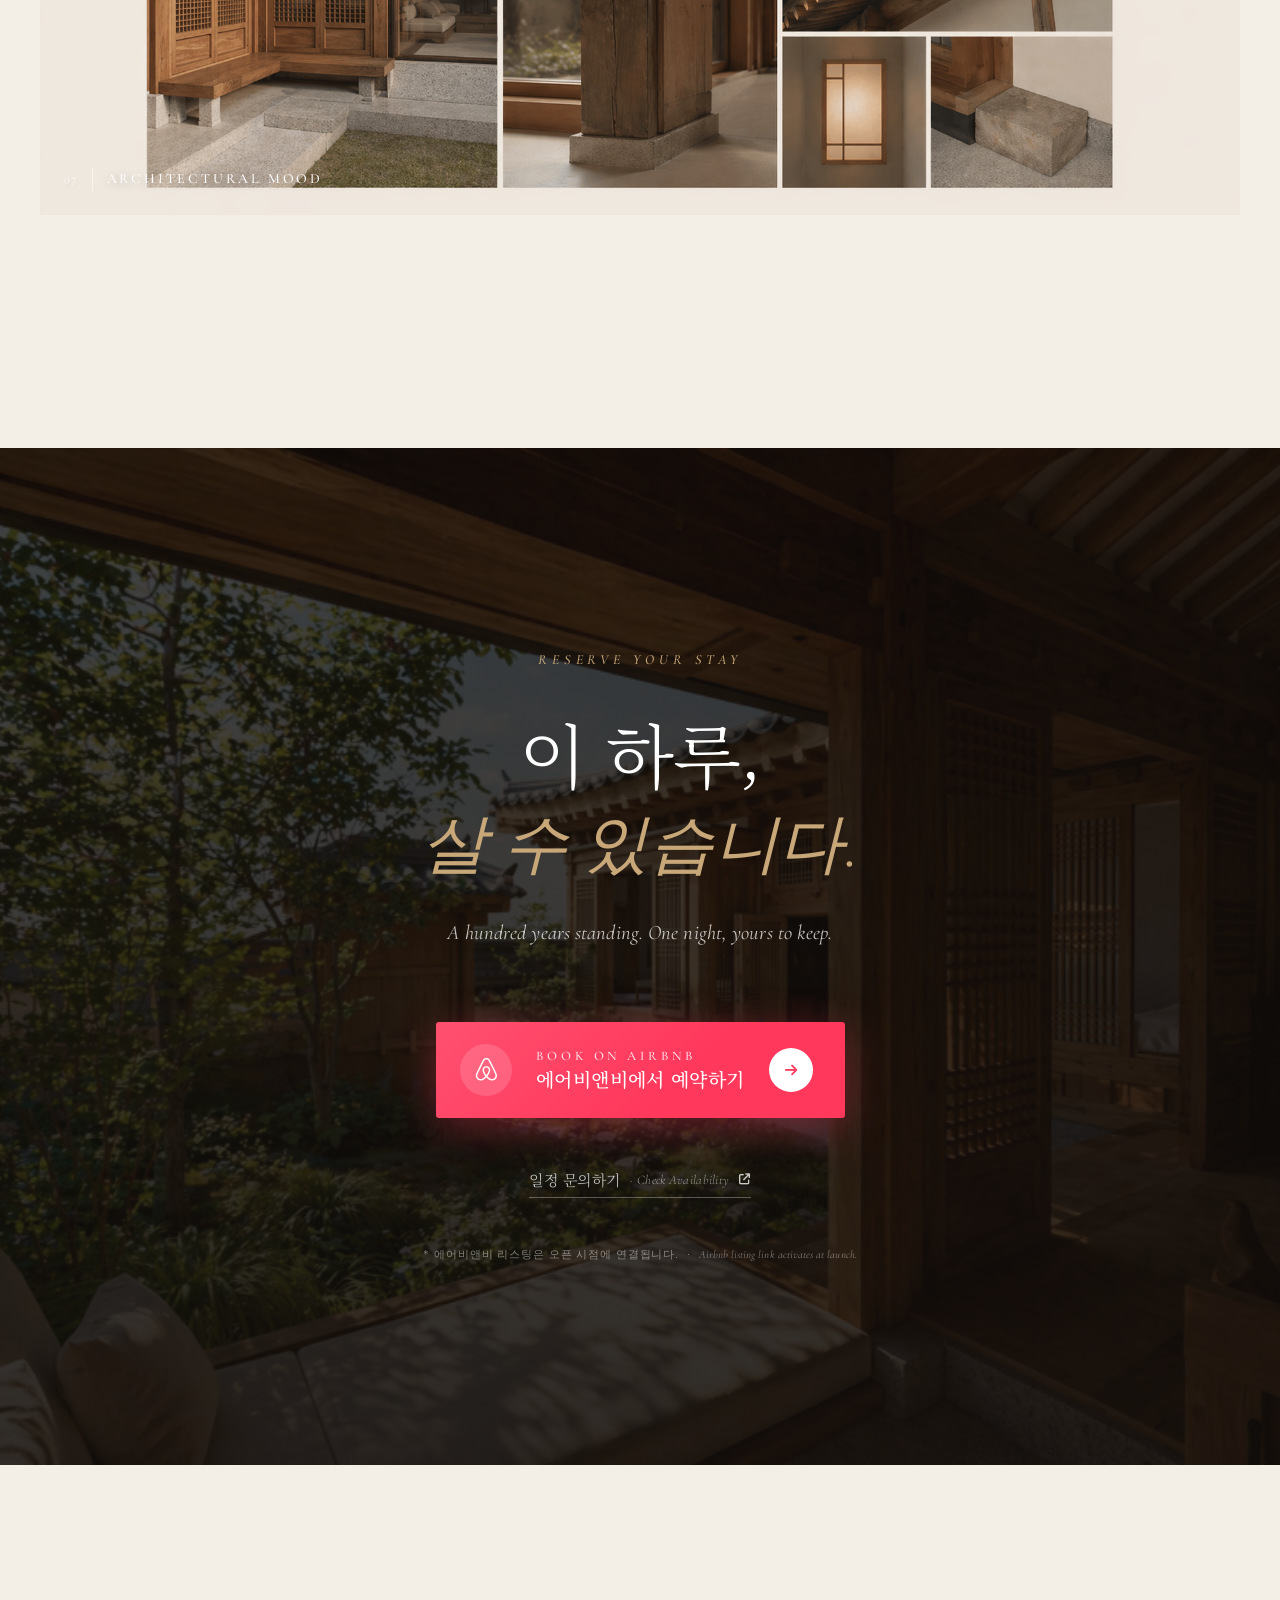
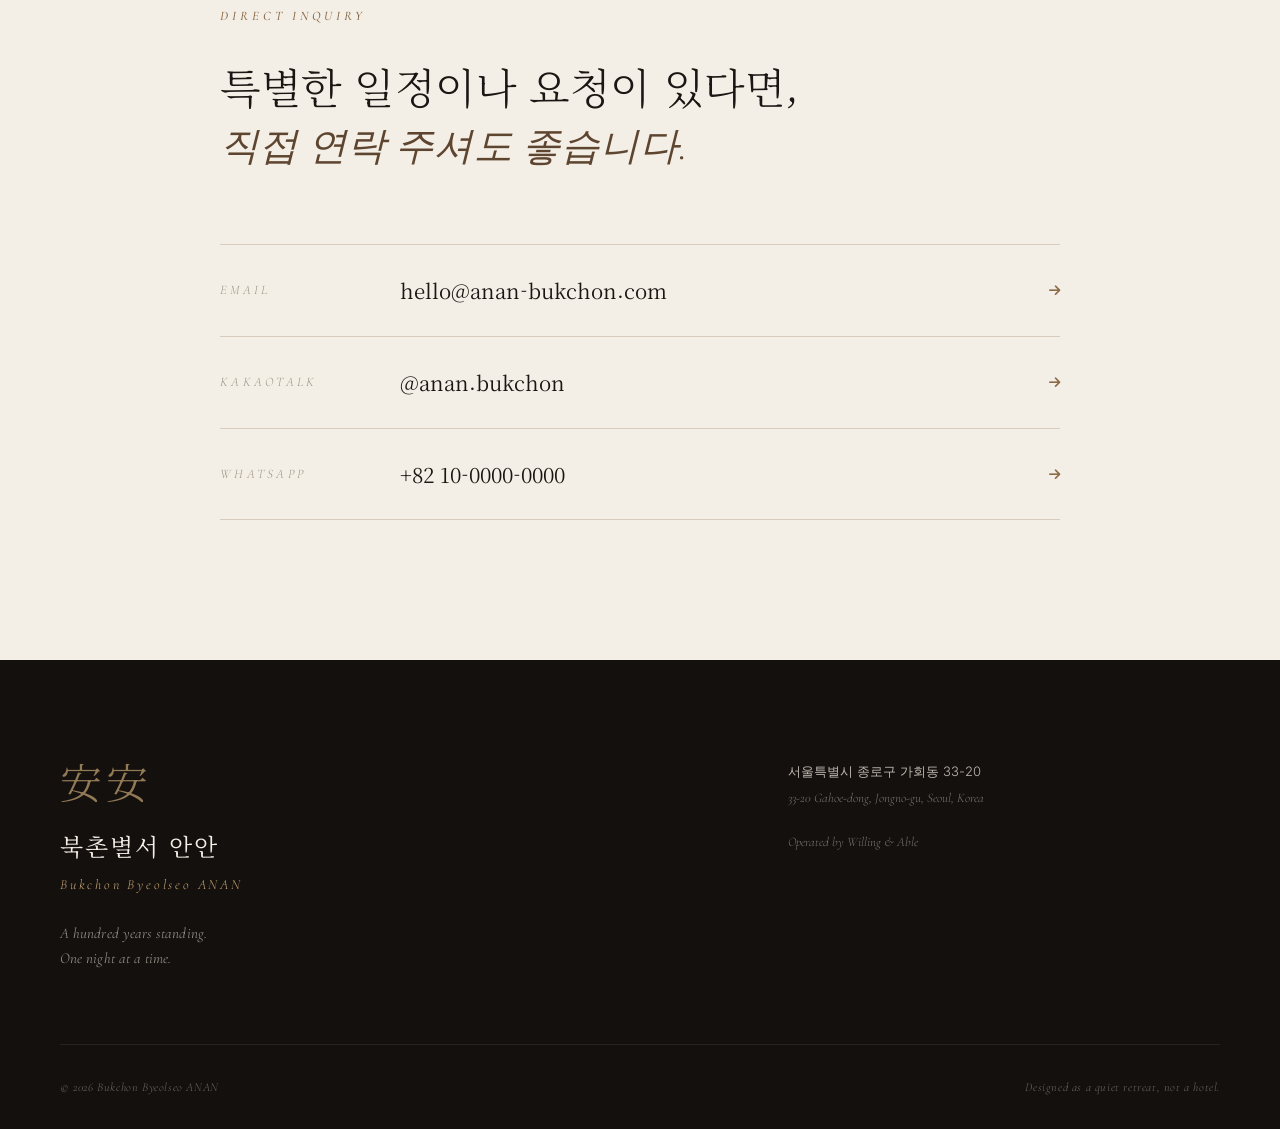
==== commit dc40512d: "갤러리 04~07 실제 이미지 교체 — 티룸·침실·다락·건축 디테일" ====
--- a/index.html
+++ b/index.html
@@ -474,31 +474,22 @@
 
             <!-- Row 3: trio -->
             <div class="g-row g-row-trio">
-                <figure class="g-figure g-placeholder-fig">
-                    <div class="g-ph-inner">
-                        <i class="fa-solid fa-mug-hot"></i>
-                        <span>Tea & Dining</span>
-                    </div>
+                <figure class="g-figure">
+                    <img src="images/gallery-tearoom.png" alt="북촌별서 안안 — 티룸">
                     <figcaption>
                         <span>04</span>
                         <strong>Tea Room</strong>
                     </figcaption>
                 </figure>
-                <figure class="g-figure g-placeholder-fig">
-                    <div class="g-ph-inner">
-                        <i class="fa-solid fa-bed"></i>
-                        <span>Bedroom</span>
-                    </div>
+                <figure class="g-figure">
+                    <img src="images/gallery-bedroom.png" alt="북촌별서 안안 — 침실">
                     <figcaption>
                         <span>05</span>
                         <strong>Bedroom</strong>
                     </figcaption>
                 </figure>
-                <figure class="g-figure g-placeholder-fig">
-                    <div class="g-ph-inner">
-                        <i class="fa-solid fa-moon"></i>
-                        <span>Loft</span>
-                    </div>
+                <figure class="g-figure">
+                    <img src="images/gallery-loft.png" alt="북촌별서 안안 — 다락">
                     <figcaption>
                         <span>06</span>
                         <strong>Loft</strong>
@@ -507,11 +498,8 @@
             </div>
 
             <!-- Row 4: wide detail -->
-            <figure class="g-figure g-wide-full g-placeholder-fig">
-                <div class="g-ph-inner">
-                    <i class="fa-solid fa-temple"></i>
-                    <span>Architectural Detail</span>
-                </div>
+            <figure class="g-figure g-wide-full">
+                <img src="images/gallery-detail.png" alt="북촌별서 안안 — 건축 디테일">
                 <figcaption>
                     <span>07</span>
                     <strong>Architectural Mood</strong>
@@ -519,9 +507,6 @@
             </figure>
         </div>
 
-        <div class="container">
-            <p class="gallery-note">일부 이미지는 최종 촬영 전 프리뷰이며, 정식 사진으로 순차 교체됩니다. &nbsp;·&nbsp; <em>Final photography forthcoming.</em></p>
-        </div>
     </section>
 
     <!-- ============ SECTION 7. RESERVE (strong Airbnb CTA) ============ -->
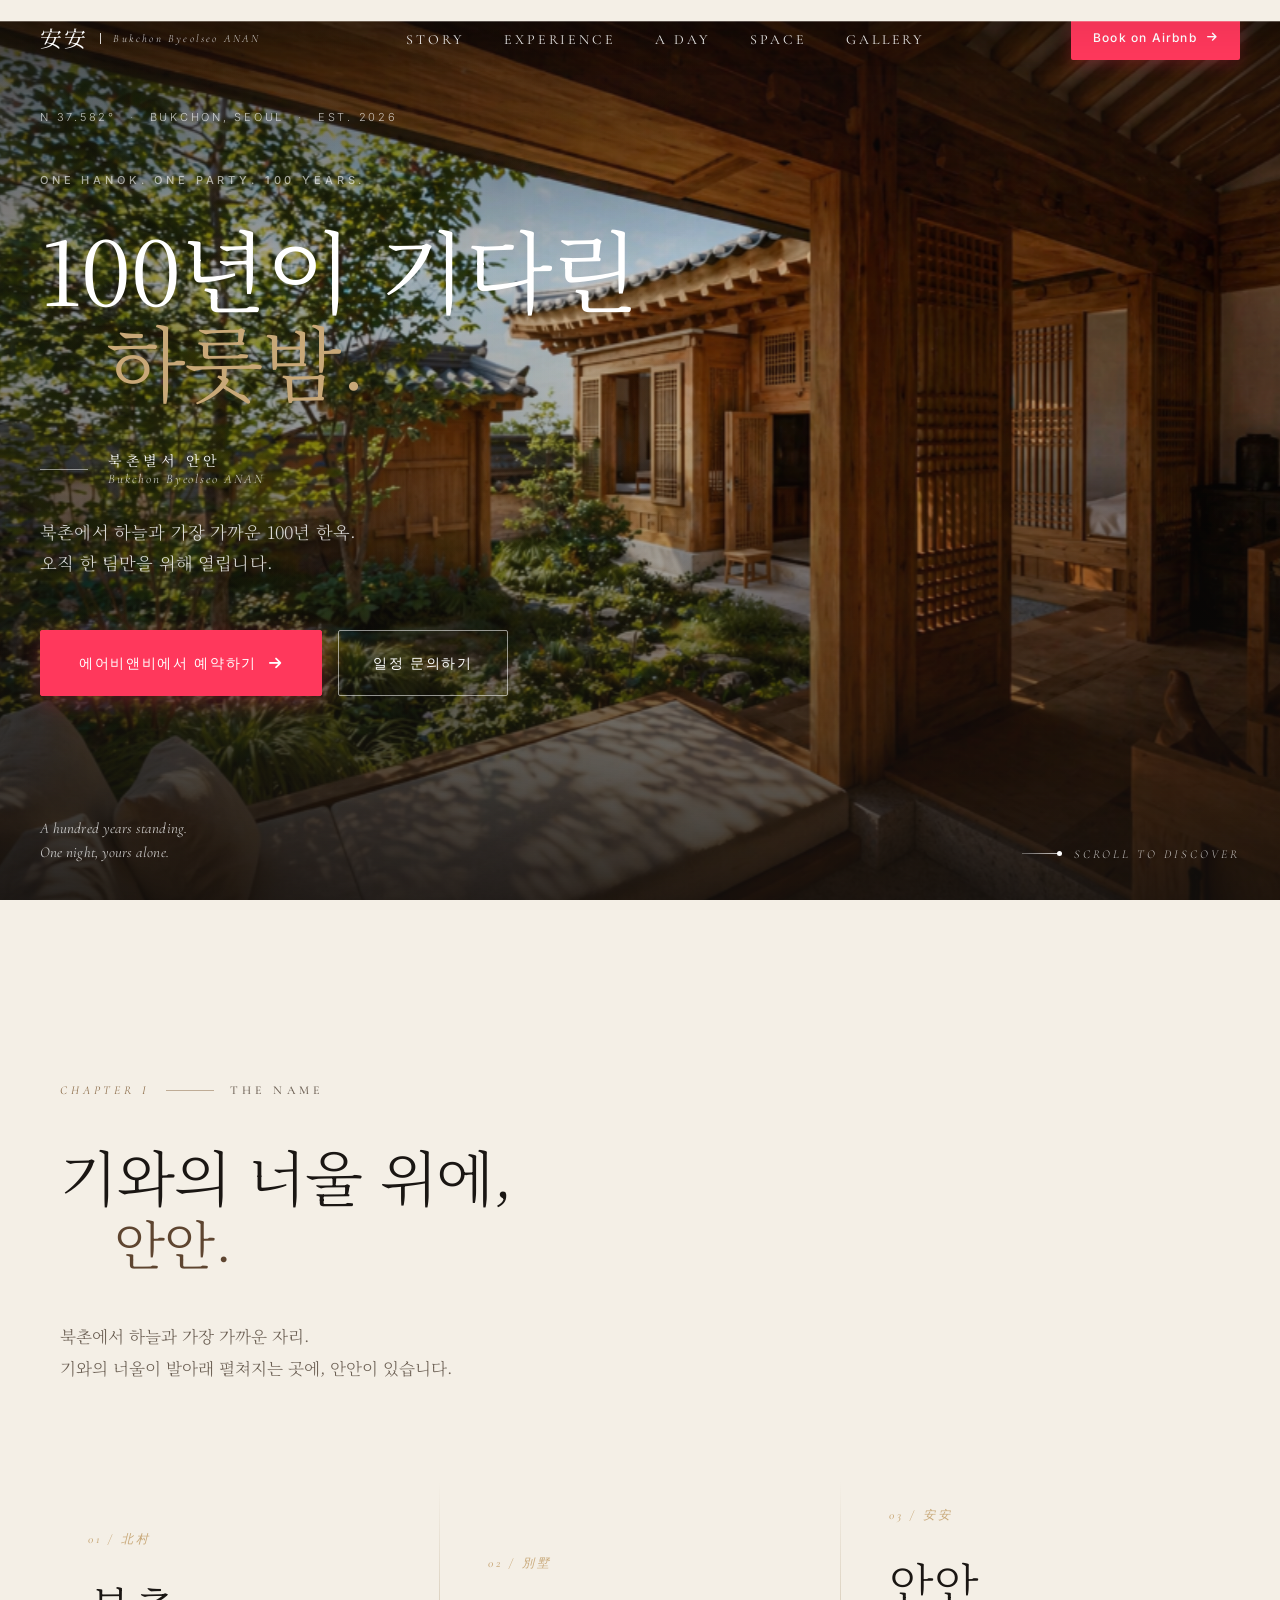
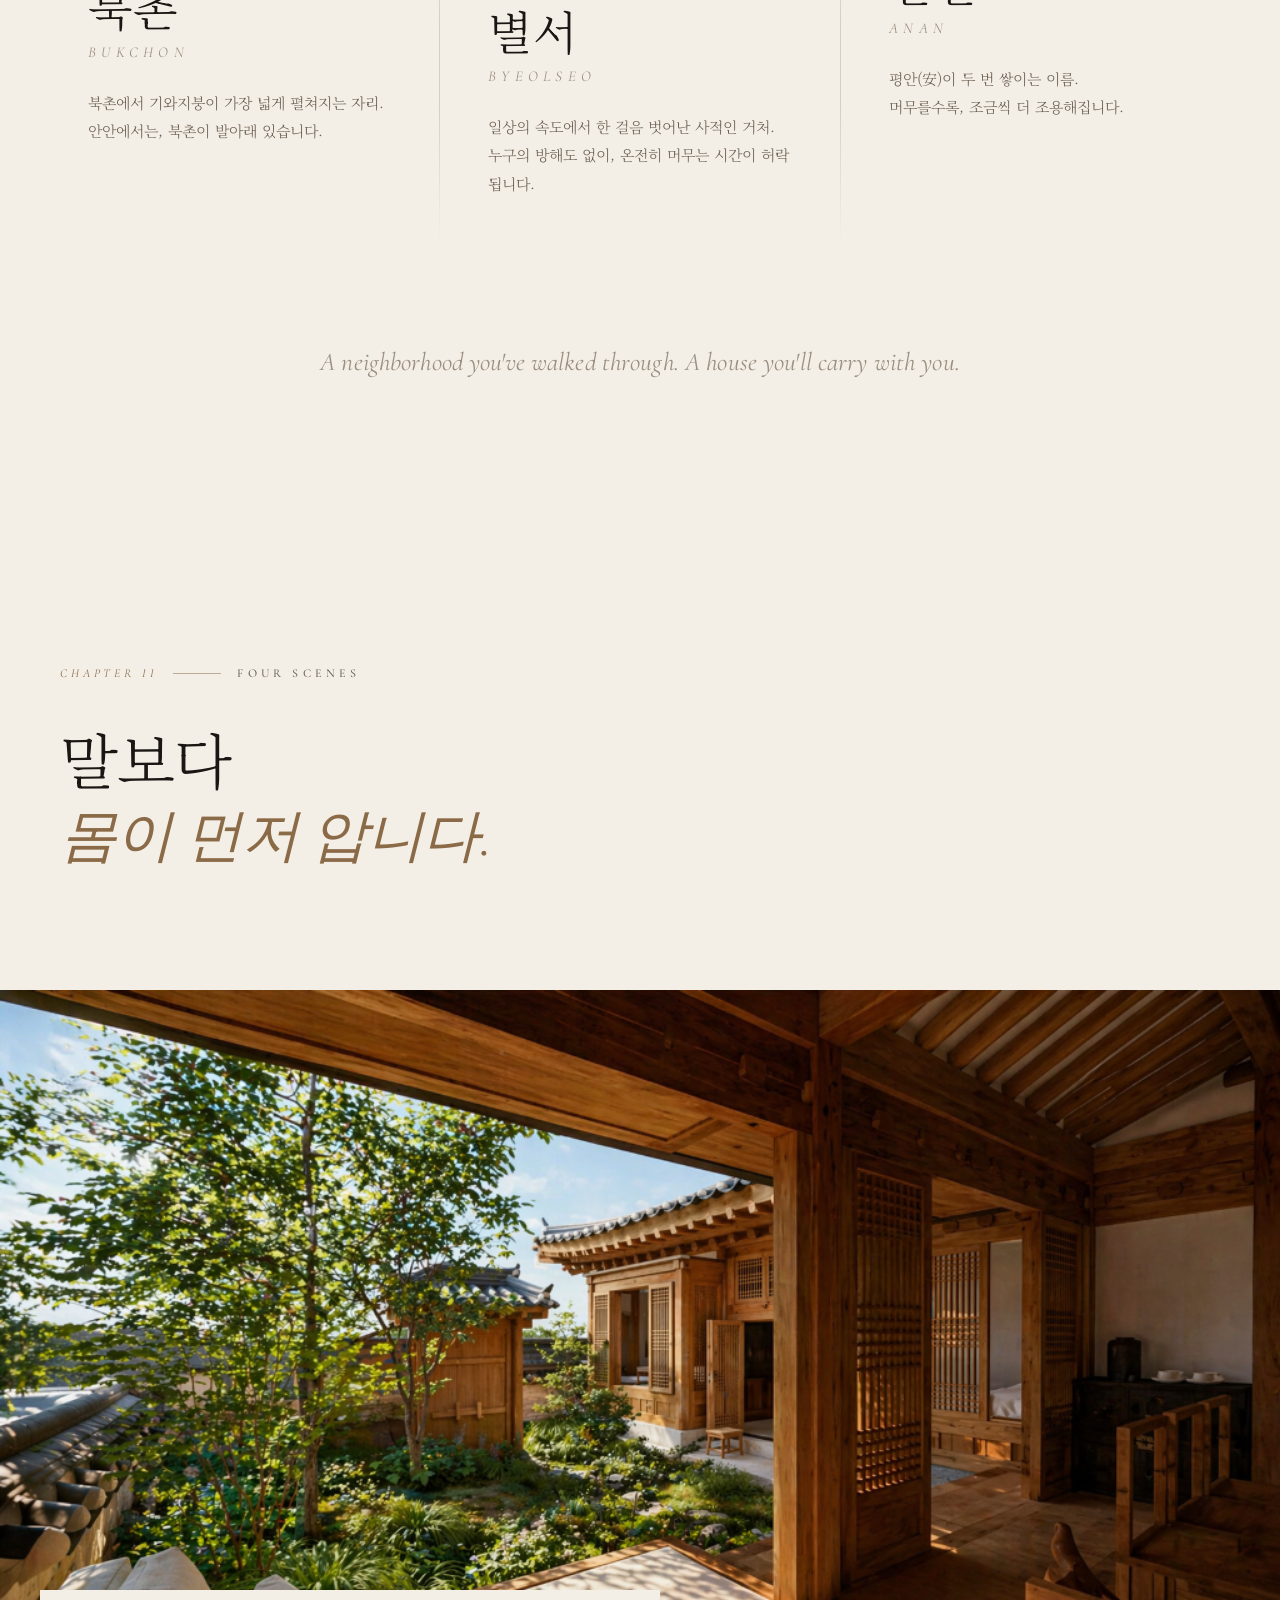
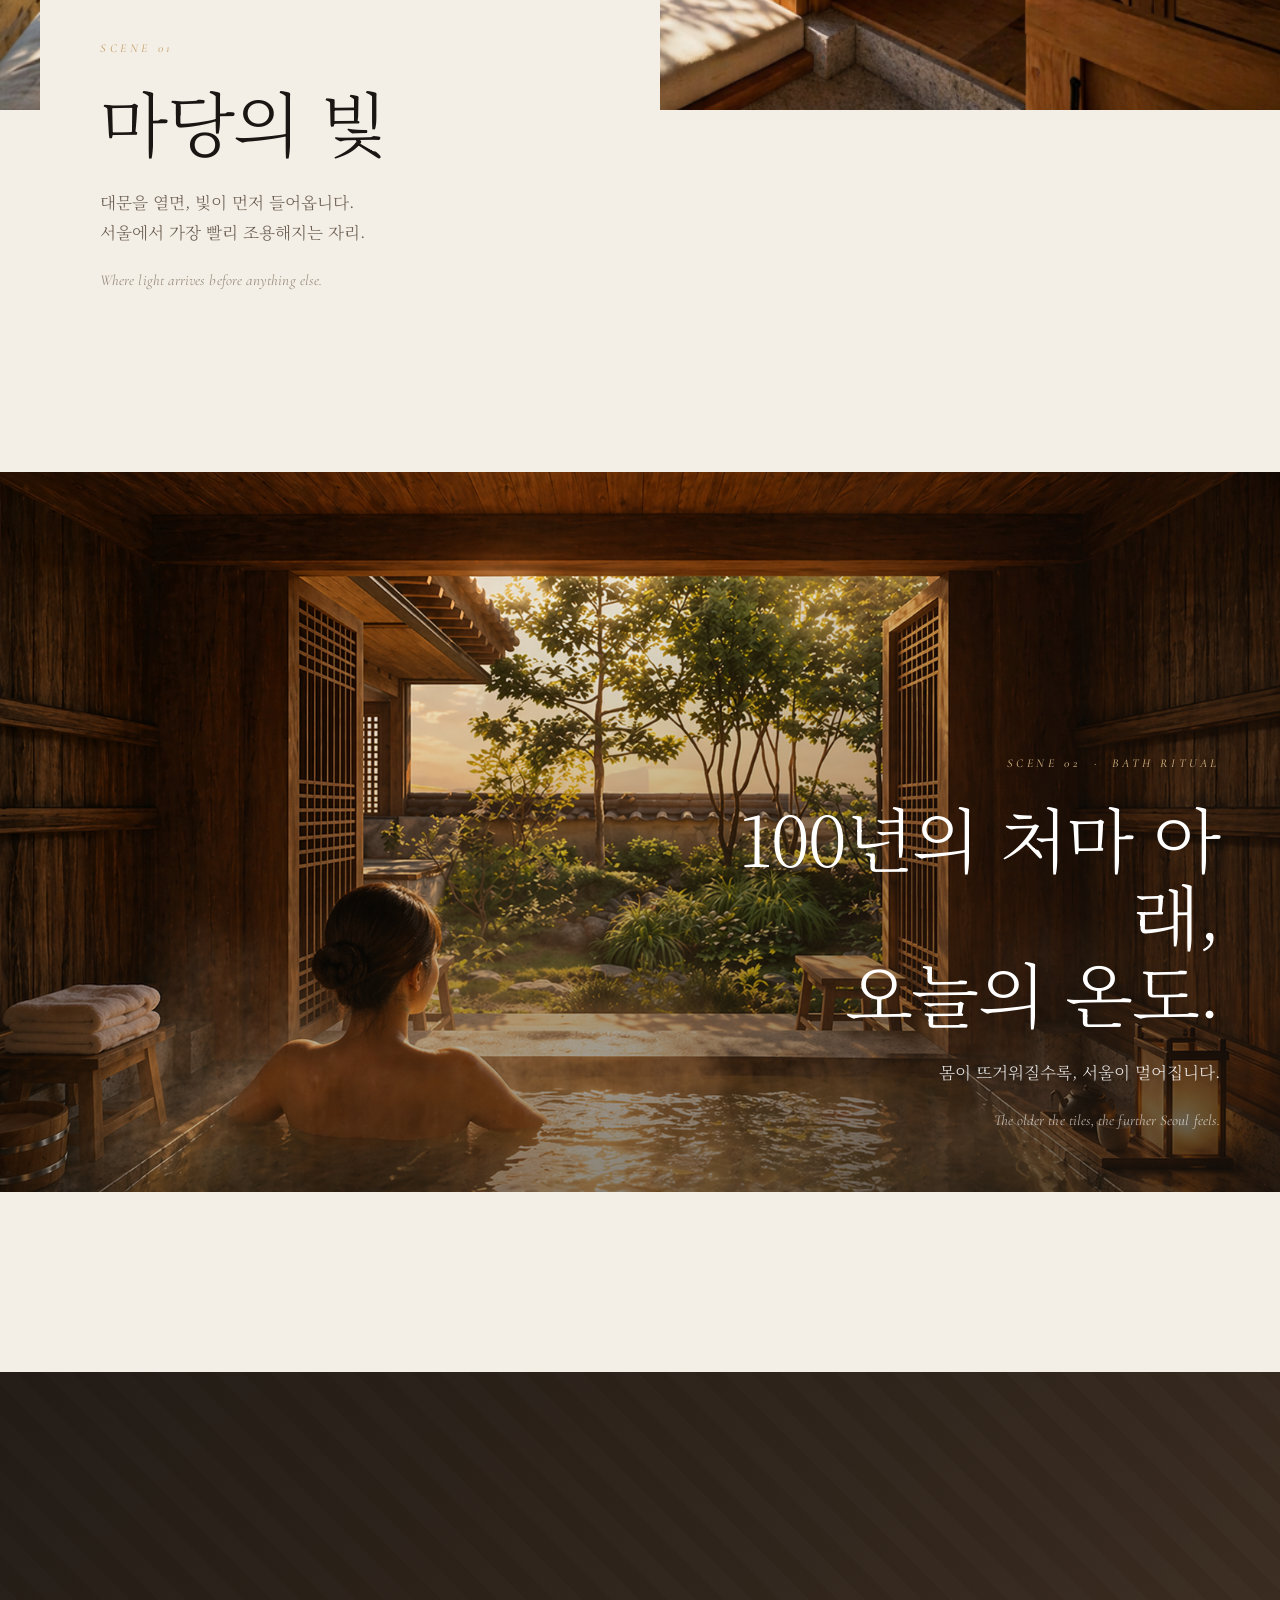
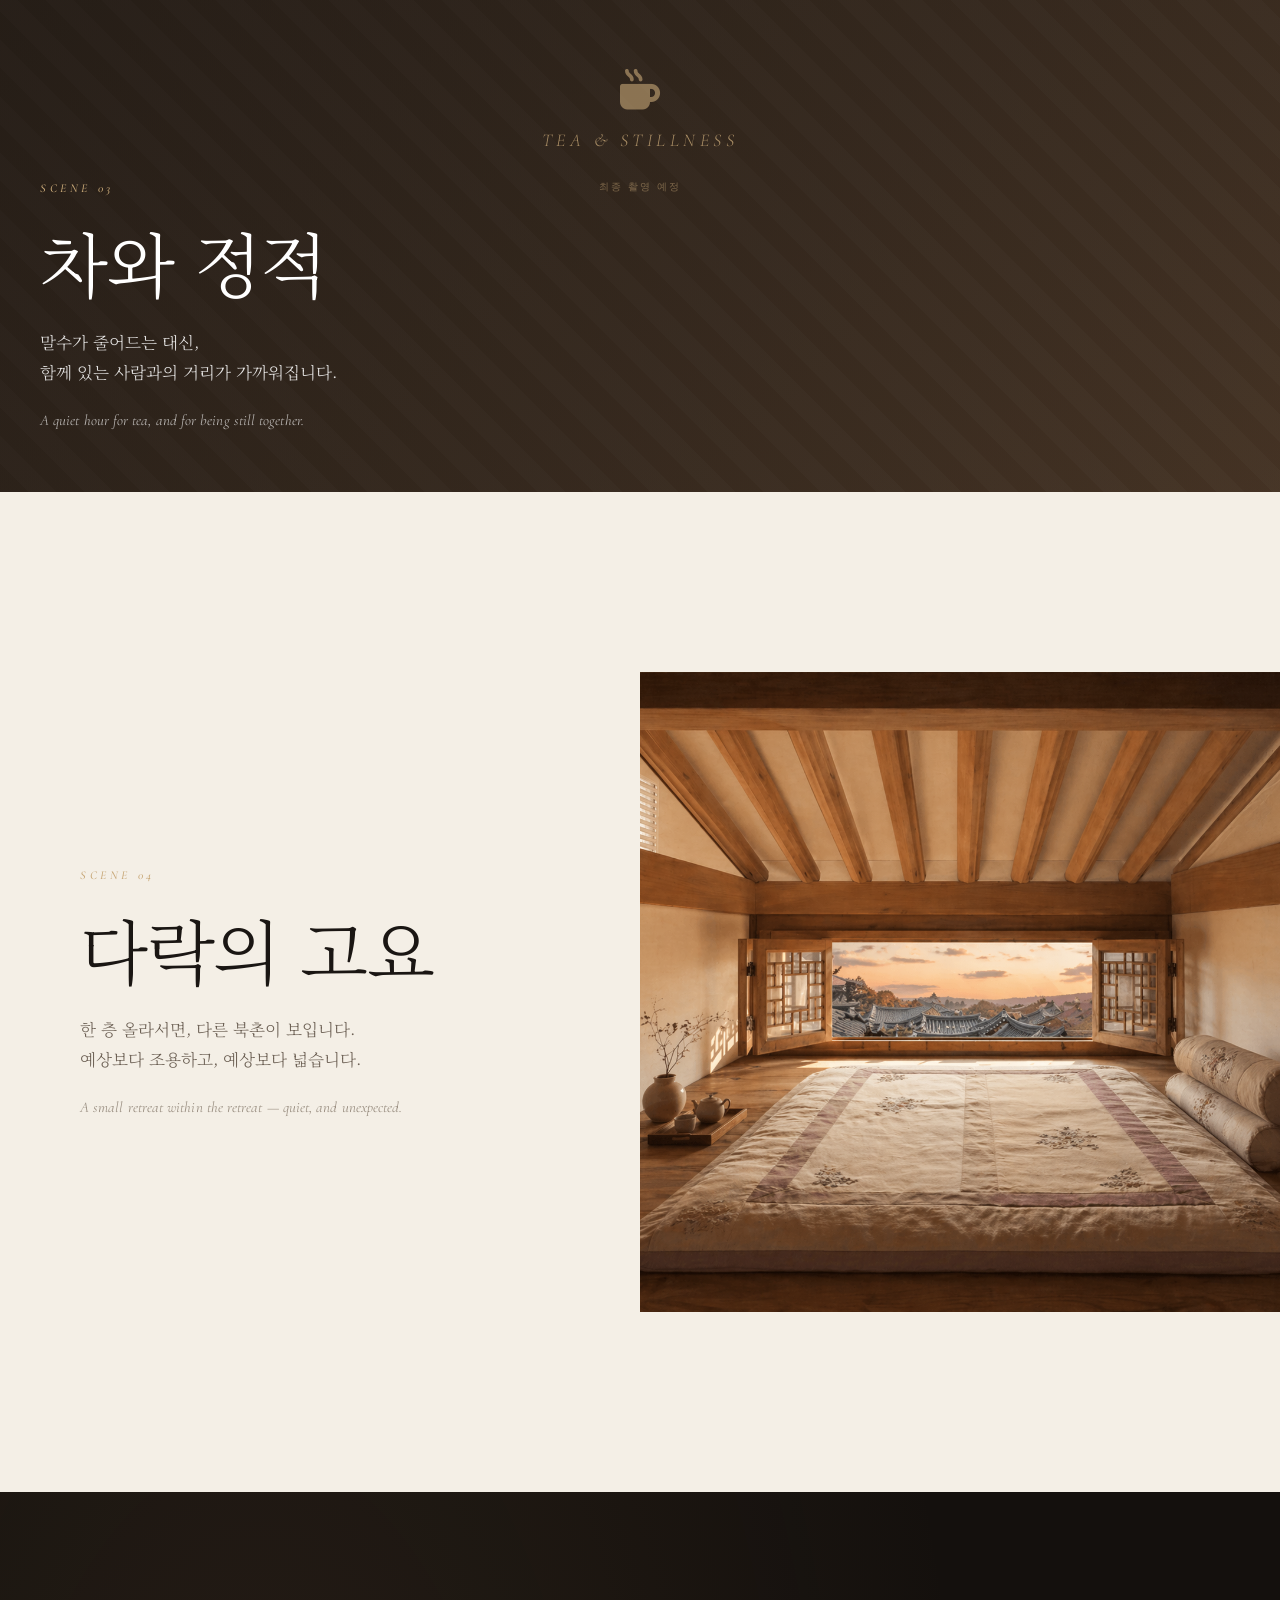
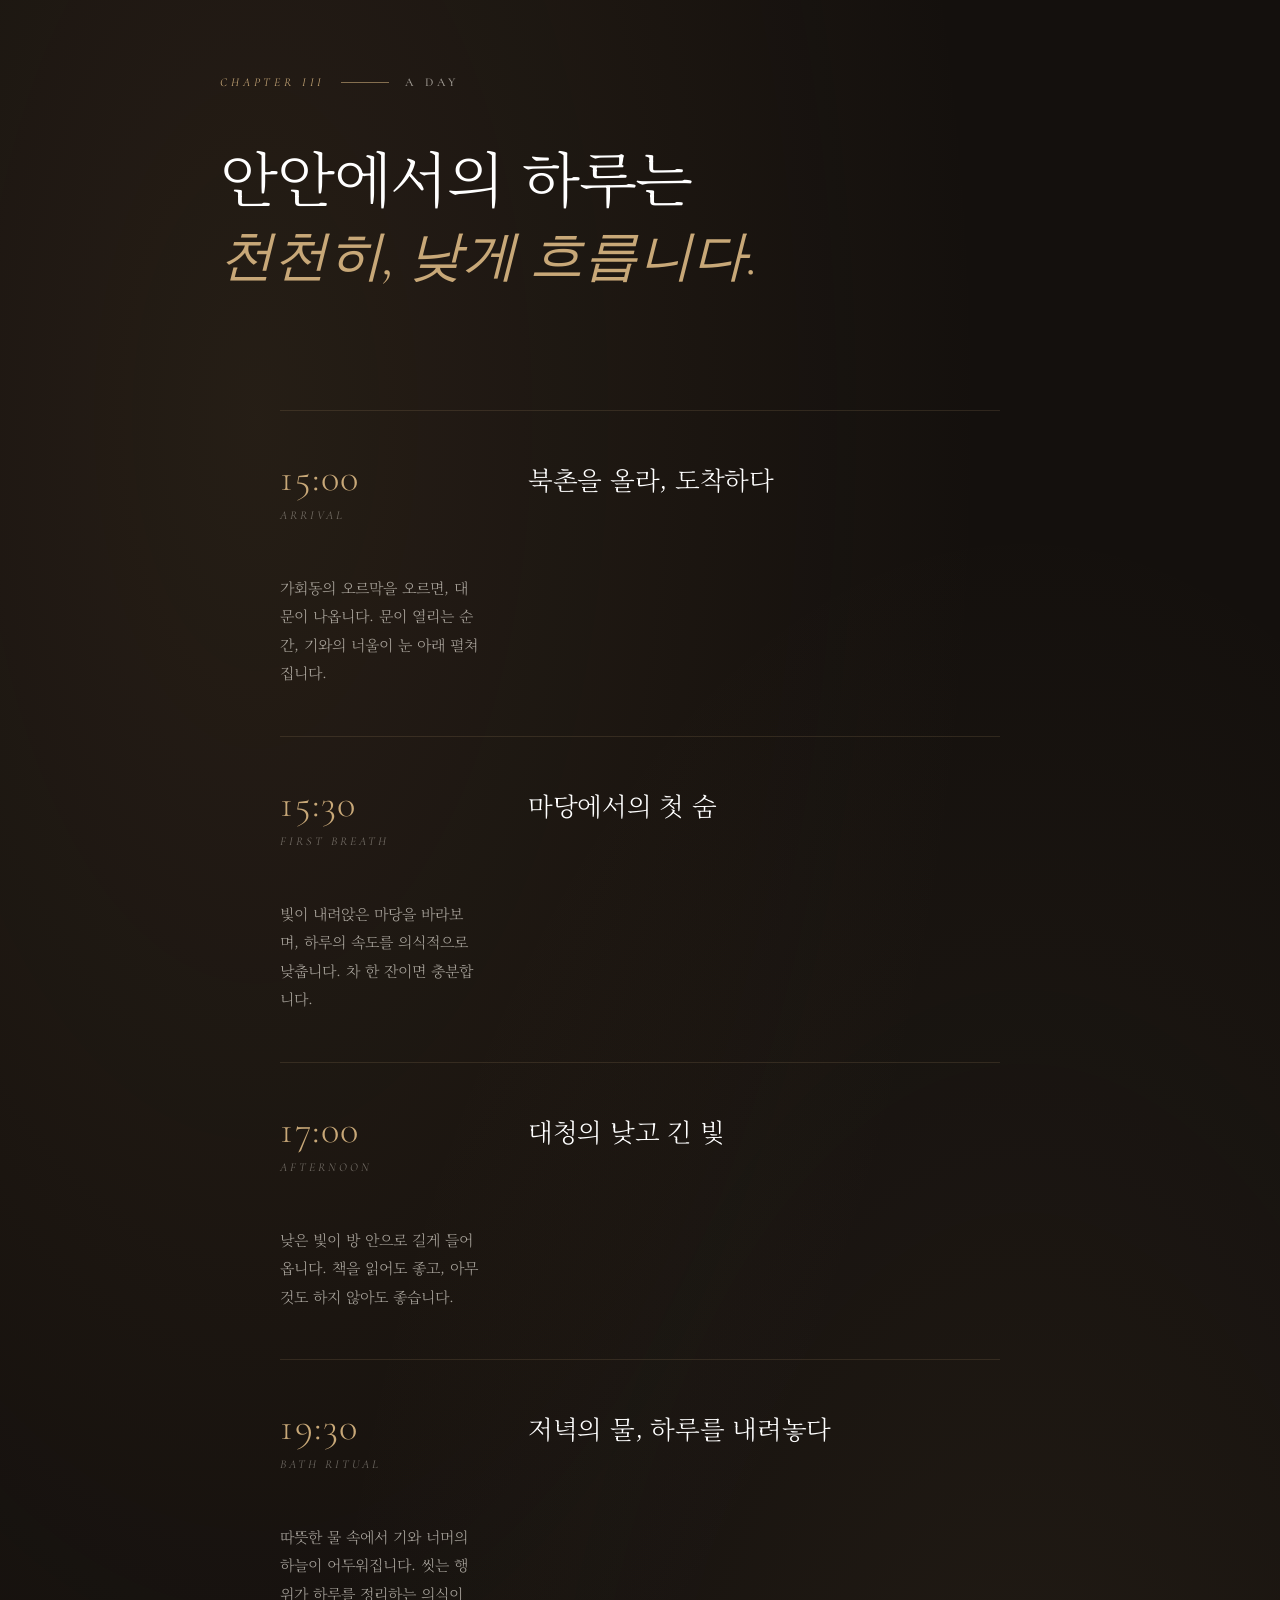
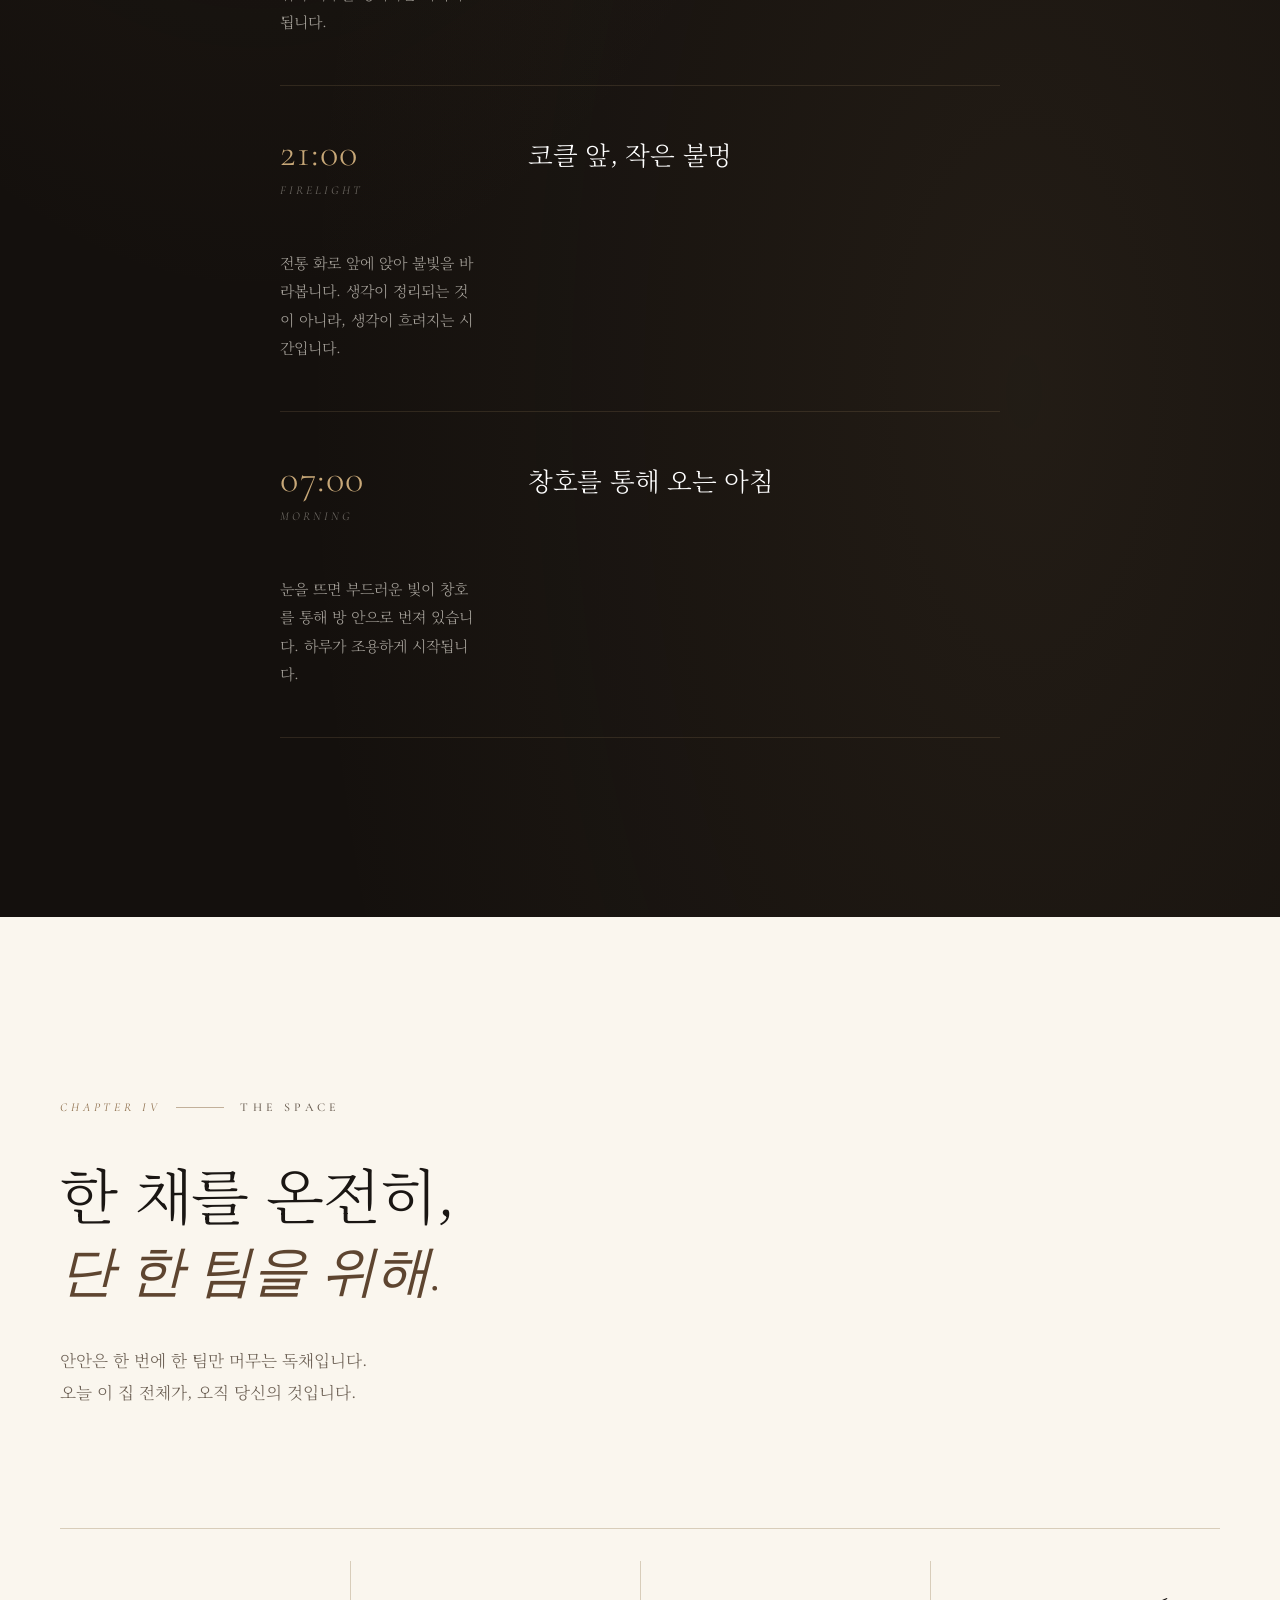
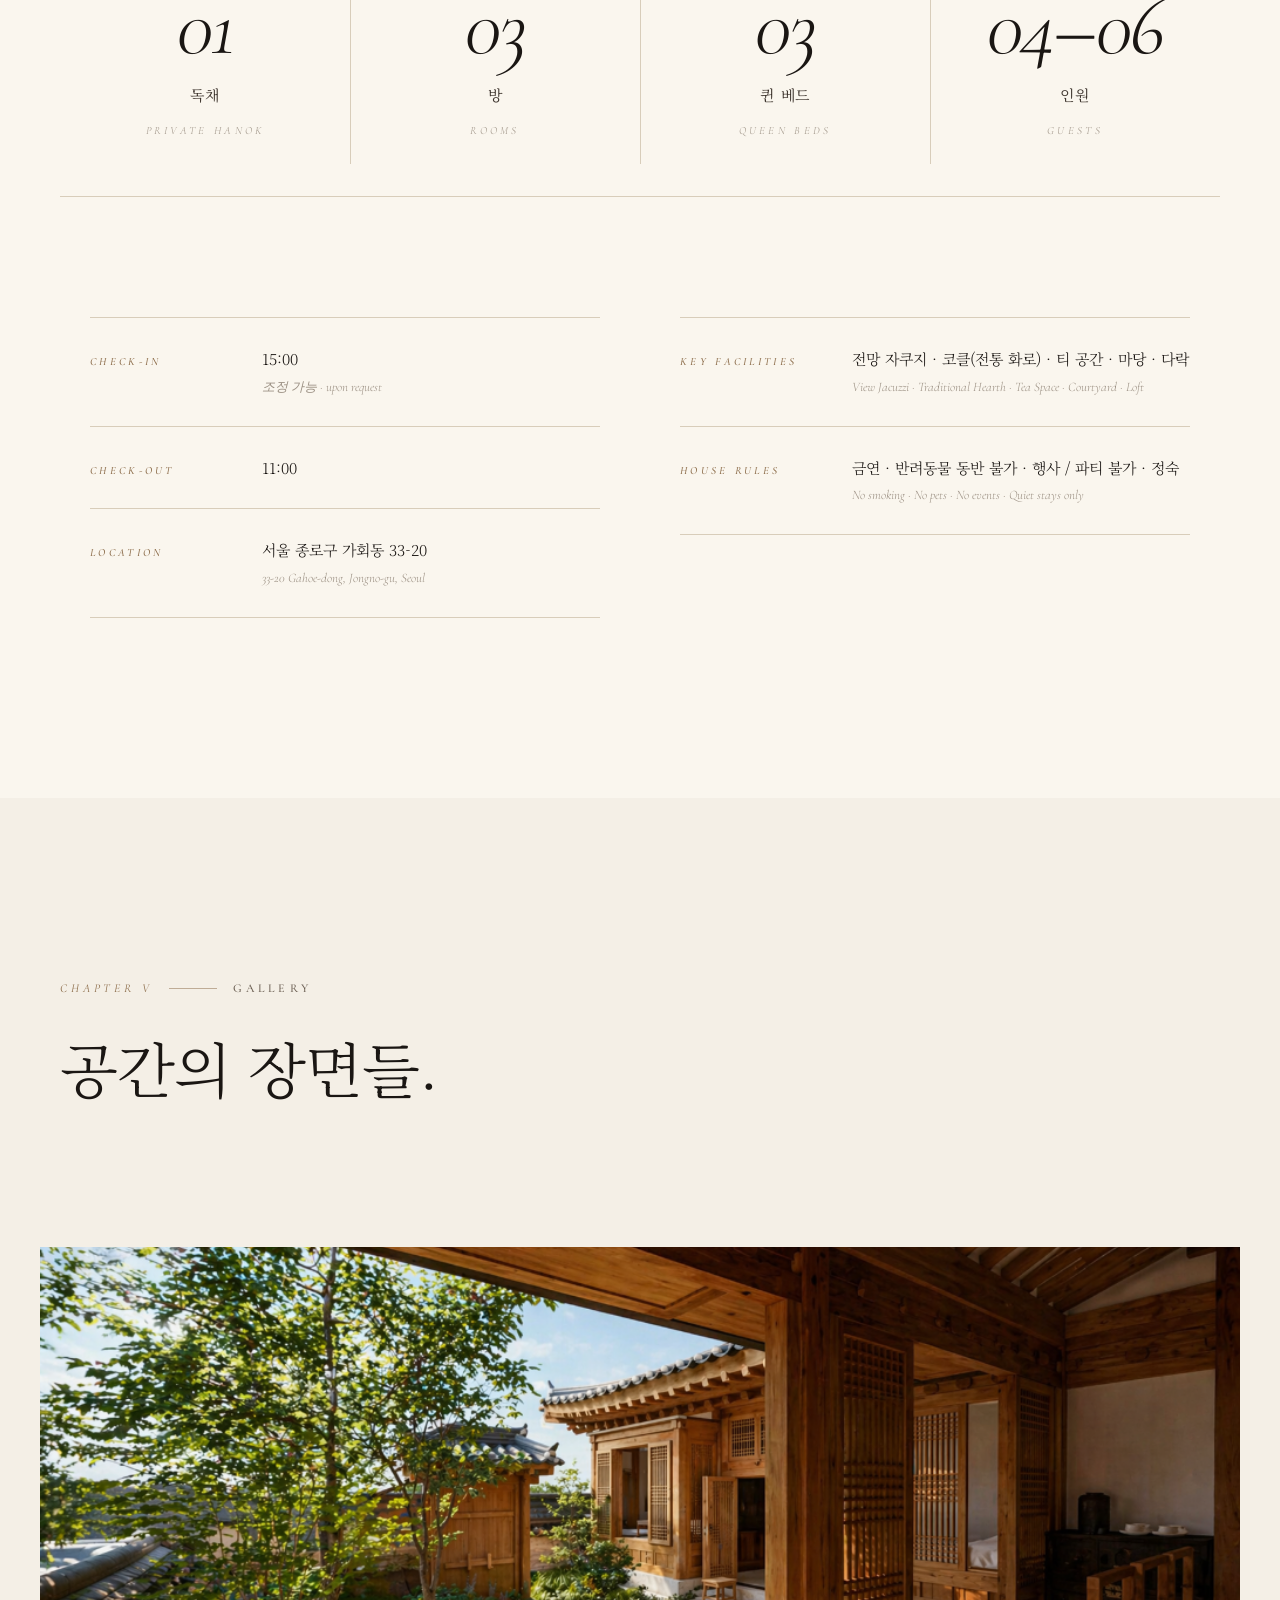
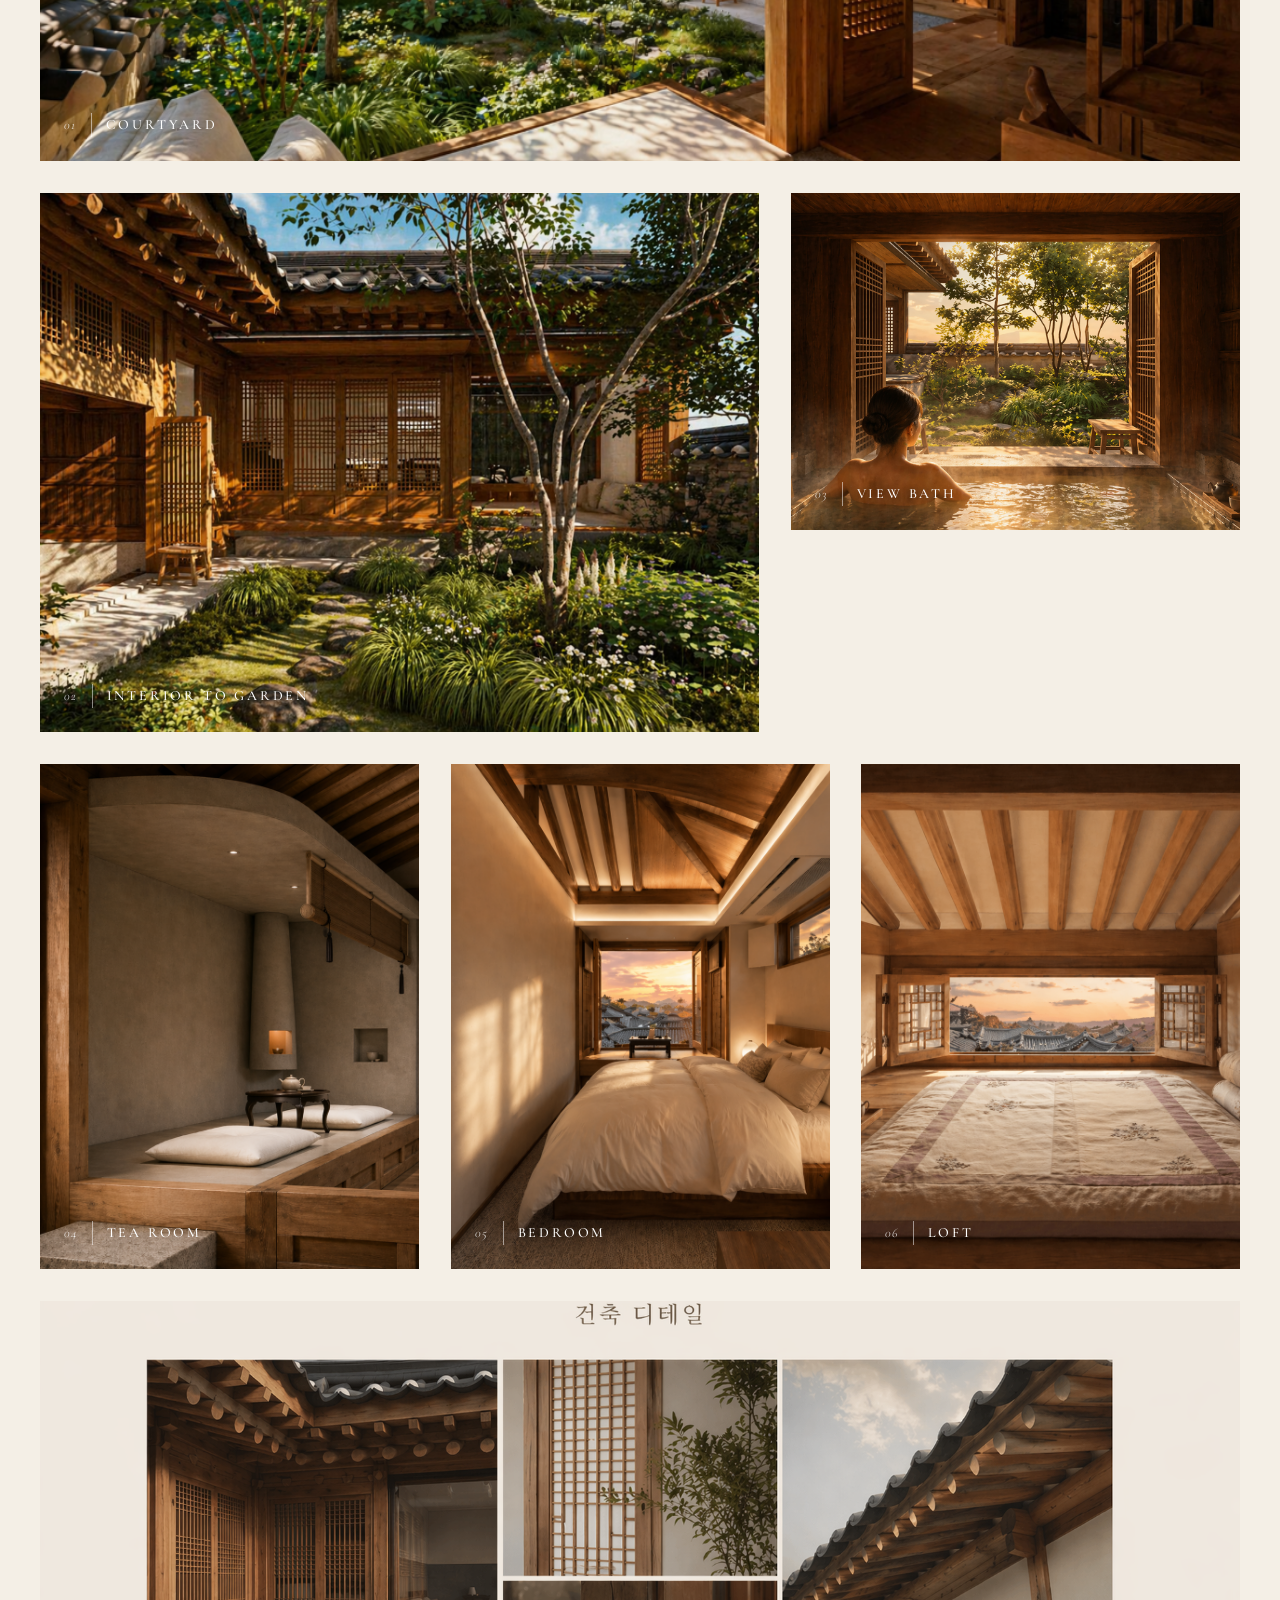
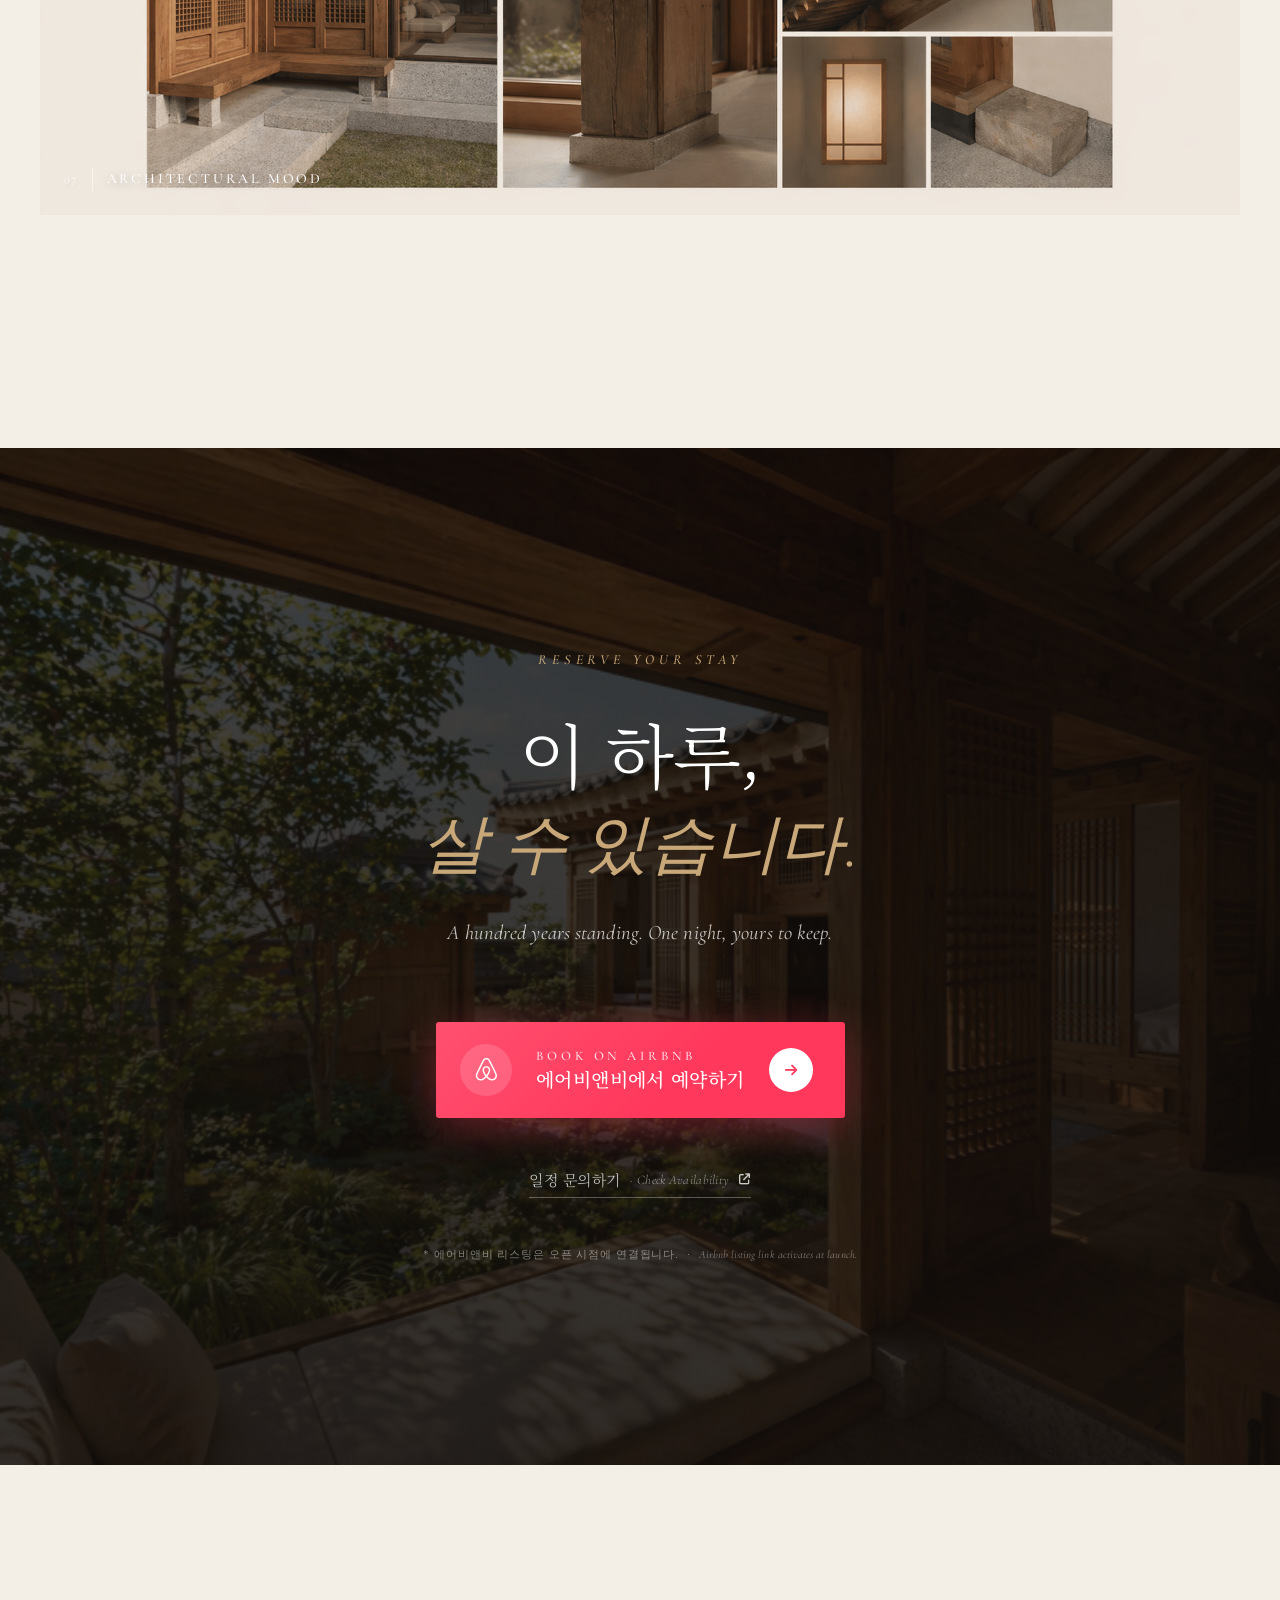
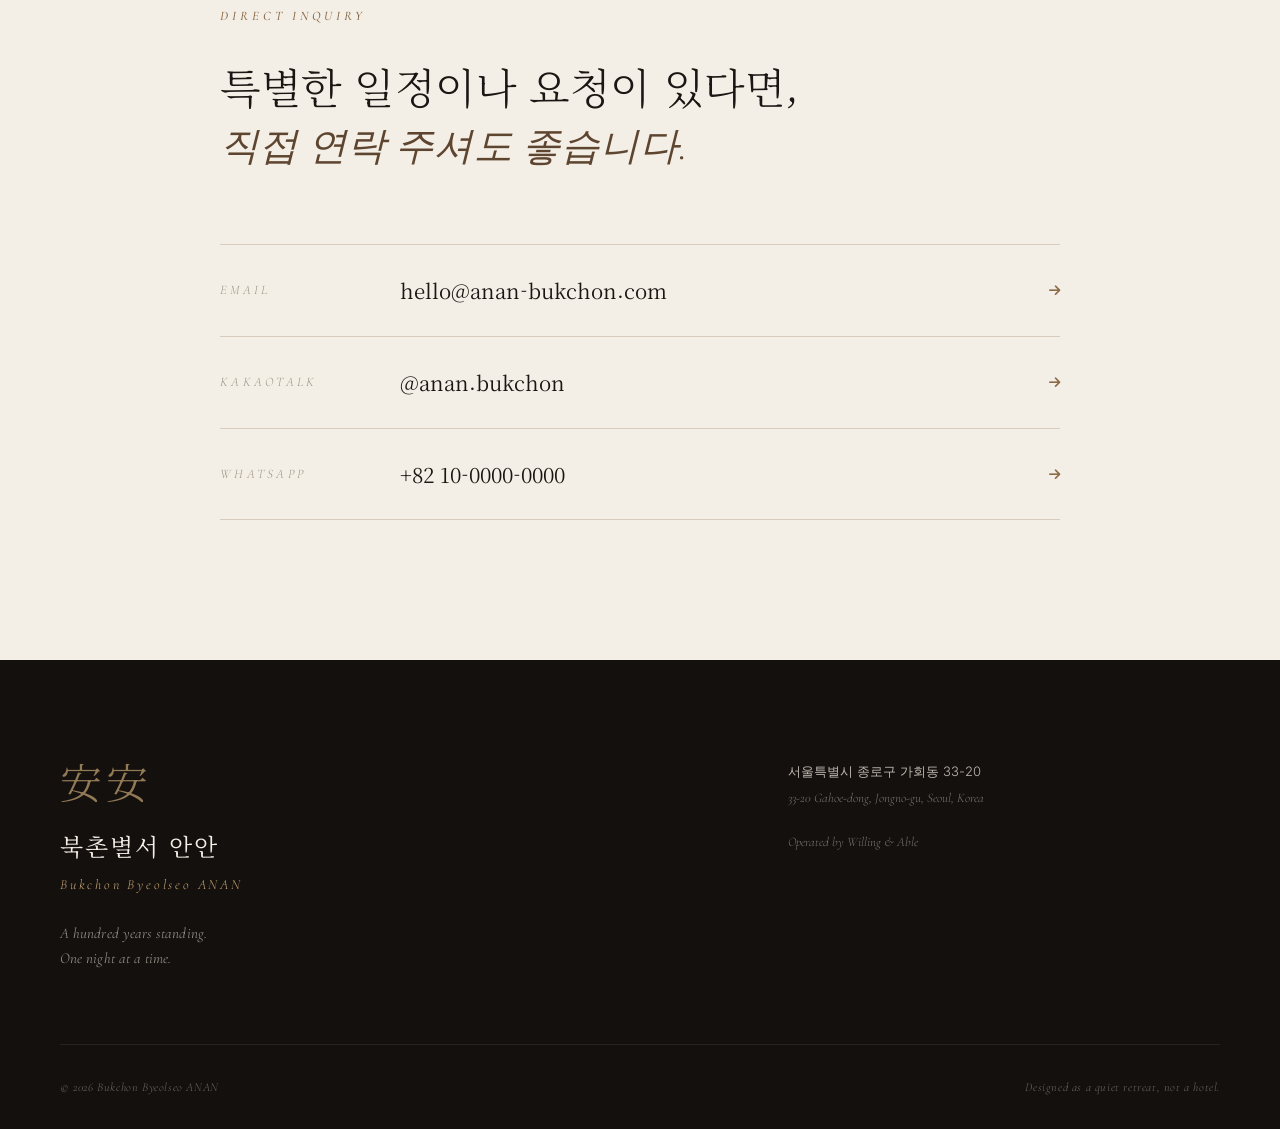
==== commit 2382bdbb: "Scene 04 다락 — 플레이스홀더를 실제 이미지로 교체" ====
--- a/index.html
+++ b/index.html
@@ -266,14 +266,7 @@
                 <p class="scene-en"><em>A small retreat within the retreat — quiet, and unexpected.</em></p>
             </div>
             <div class="scene-split-image">
-                <div class="scene-placeholder scene-placeholder-loft">
-                    <div class="ph-art">
-                        <div class="ph-num">04</div>
-                        <i class="fa-solid fa-moon"></i>
-                        <span class="ph-label">Loft</span>
-                        <small>최종 촬영 예정</small>
-                    </div>
-                </div>
+                <img src="images/gallery-loft.png" alt="북촌별서 안안 — 다락의 고요">
             </div>
         </article>
     </section>
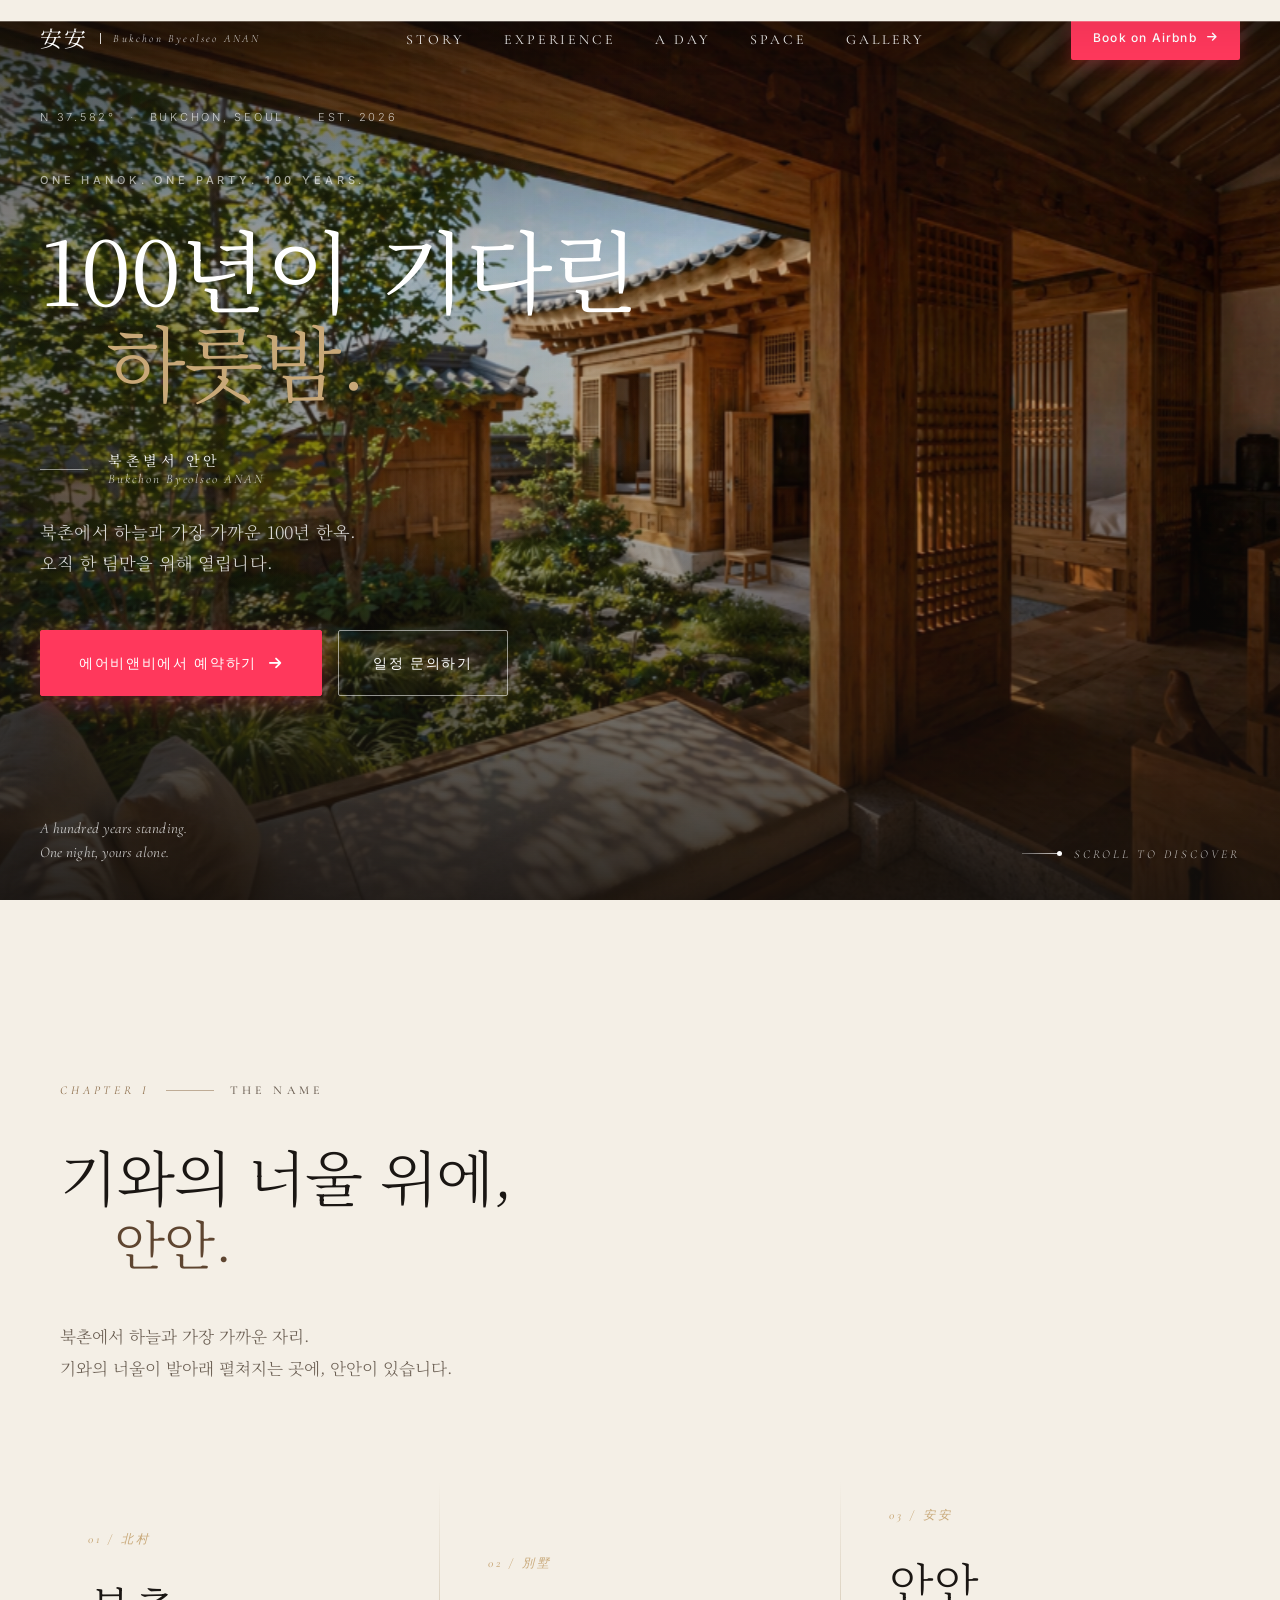
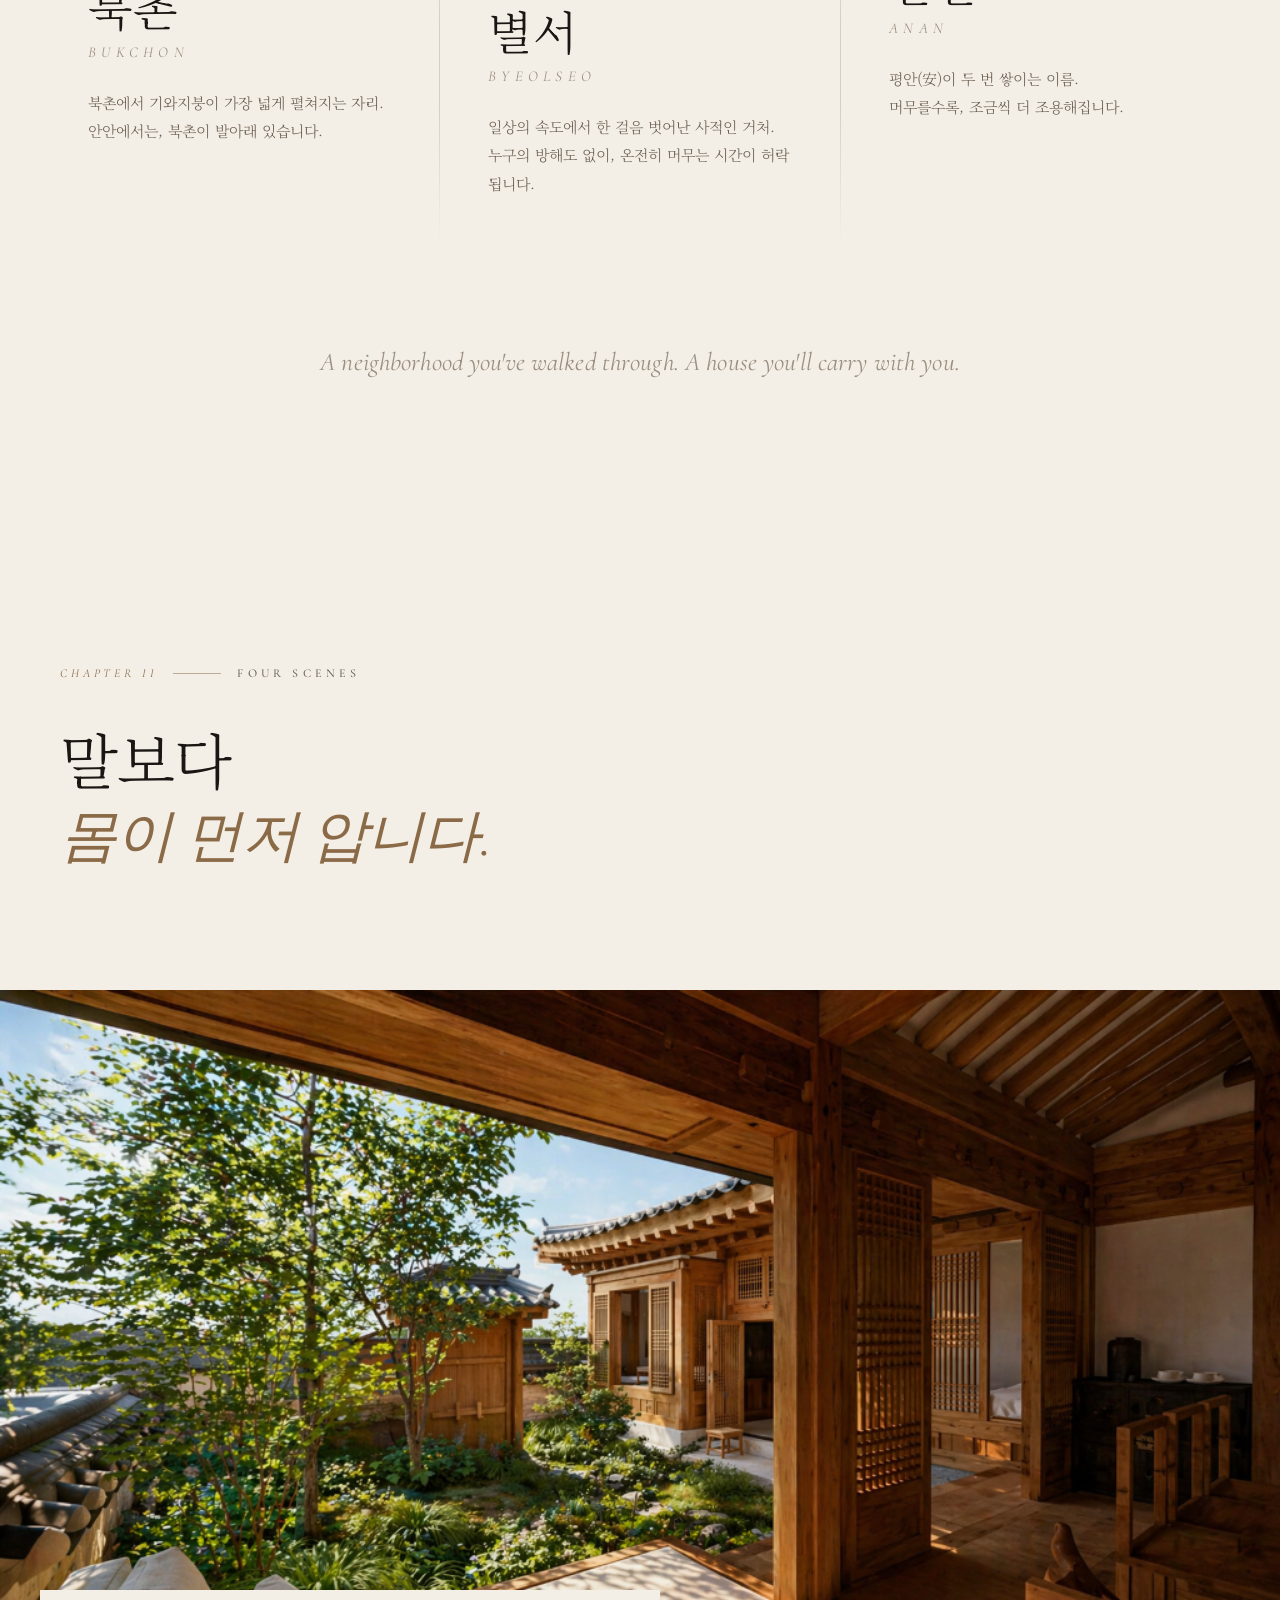
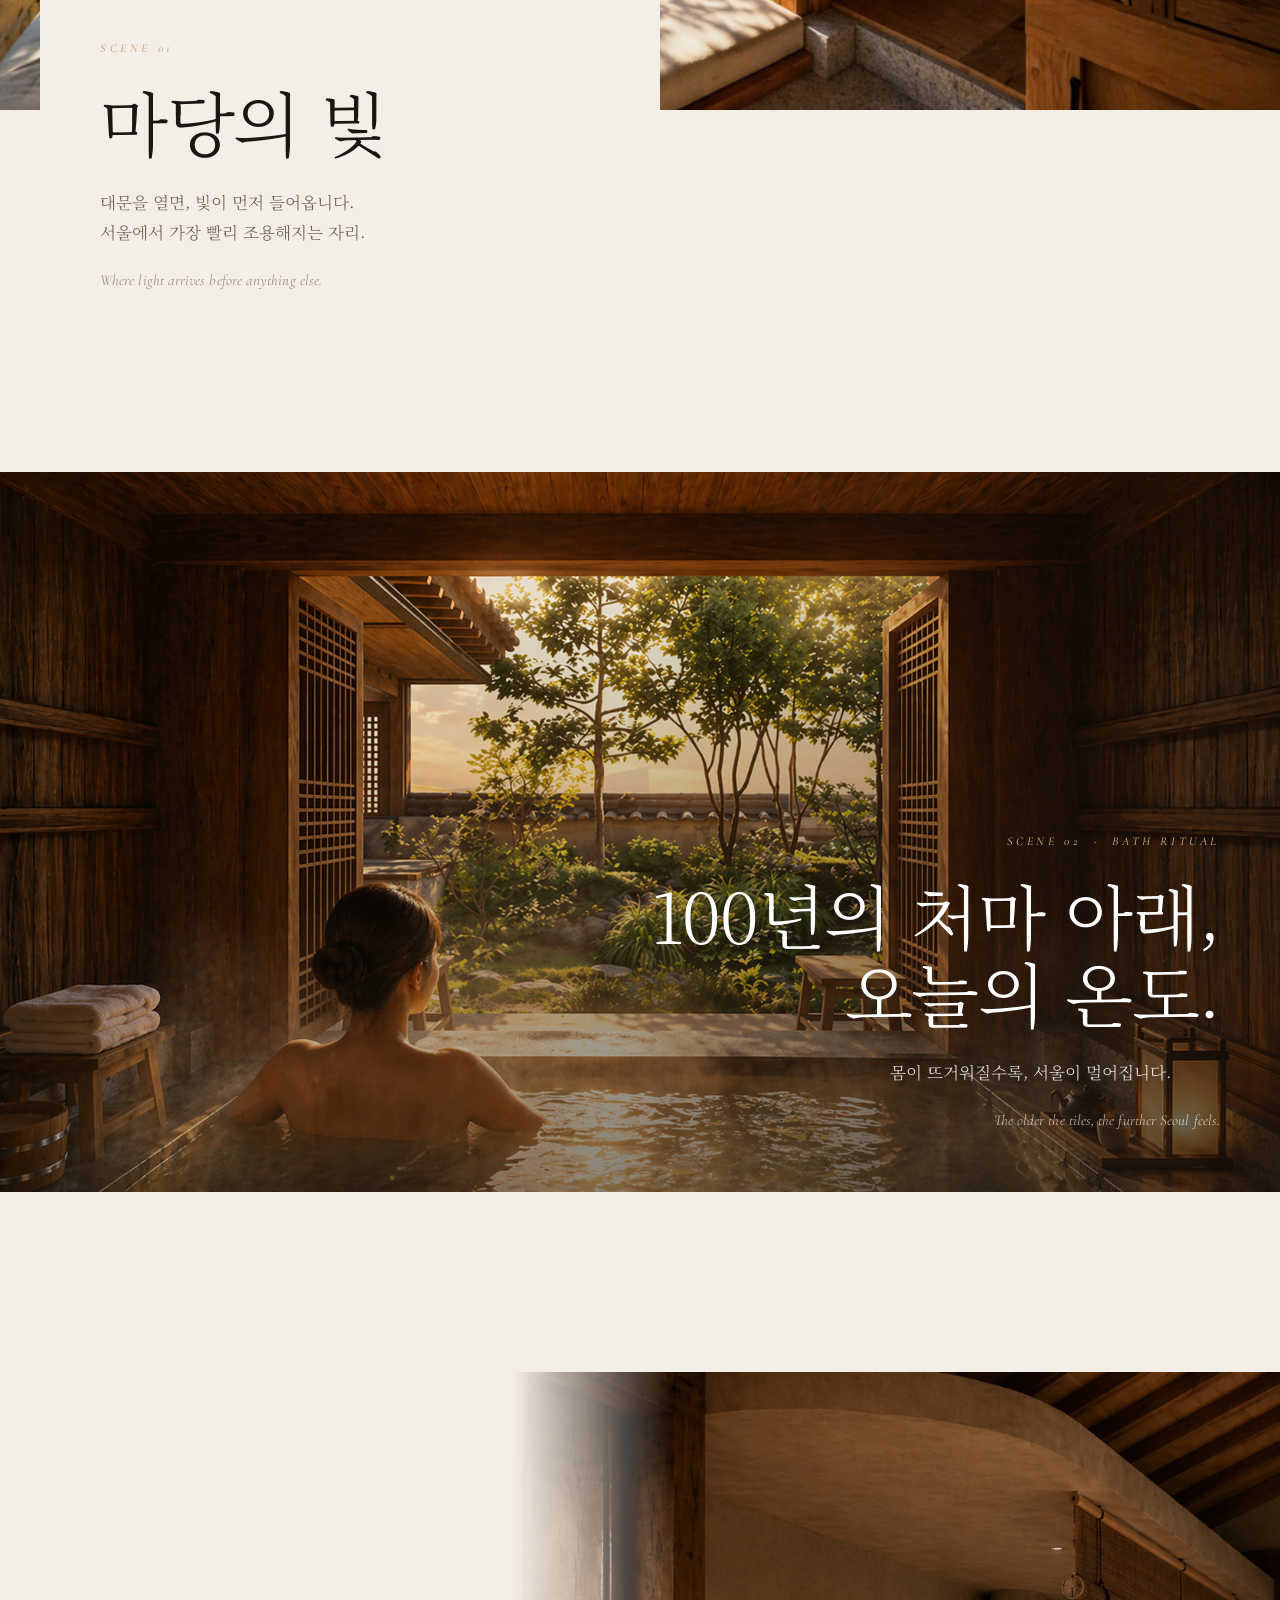
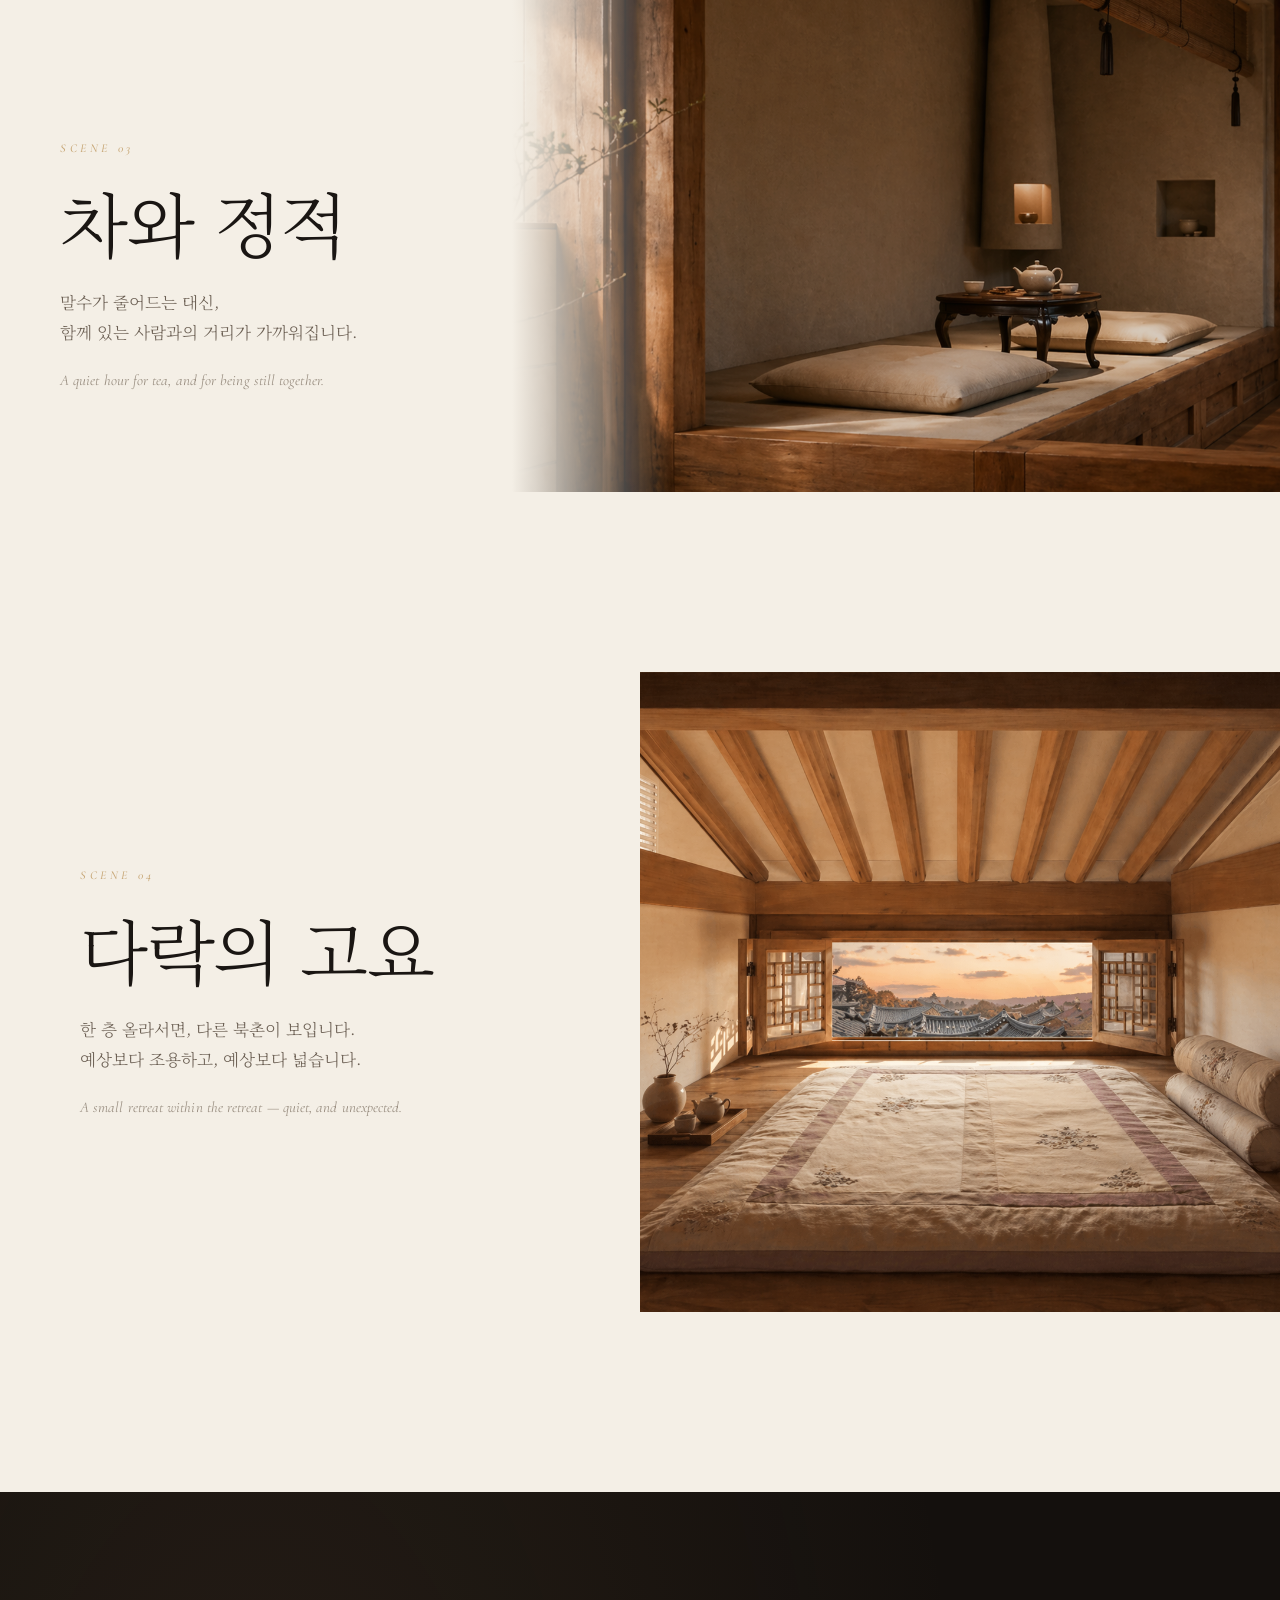
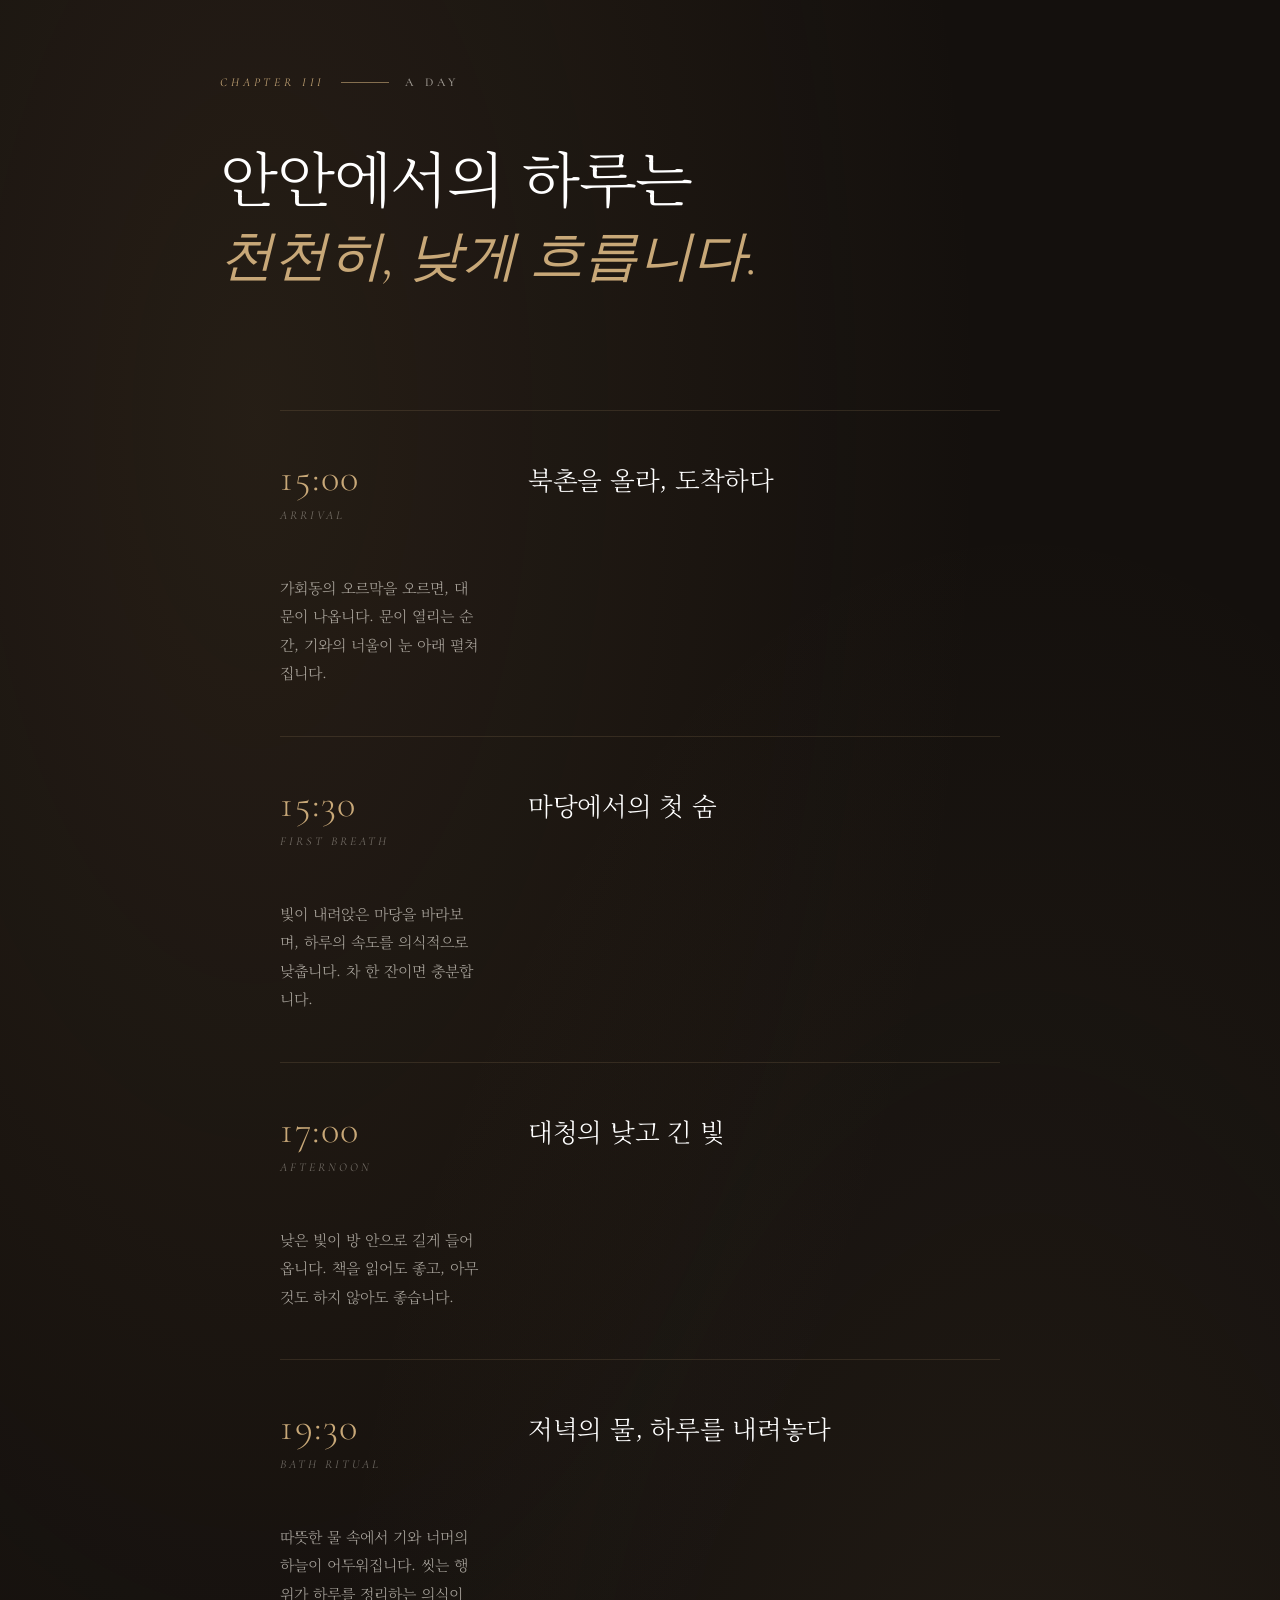
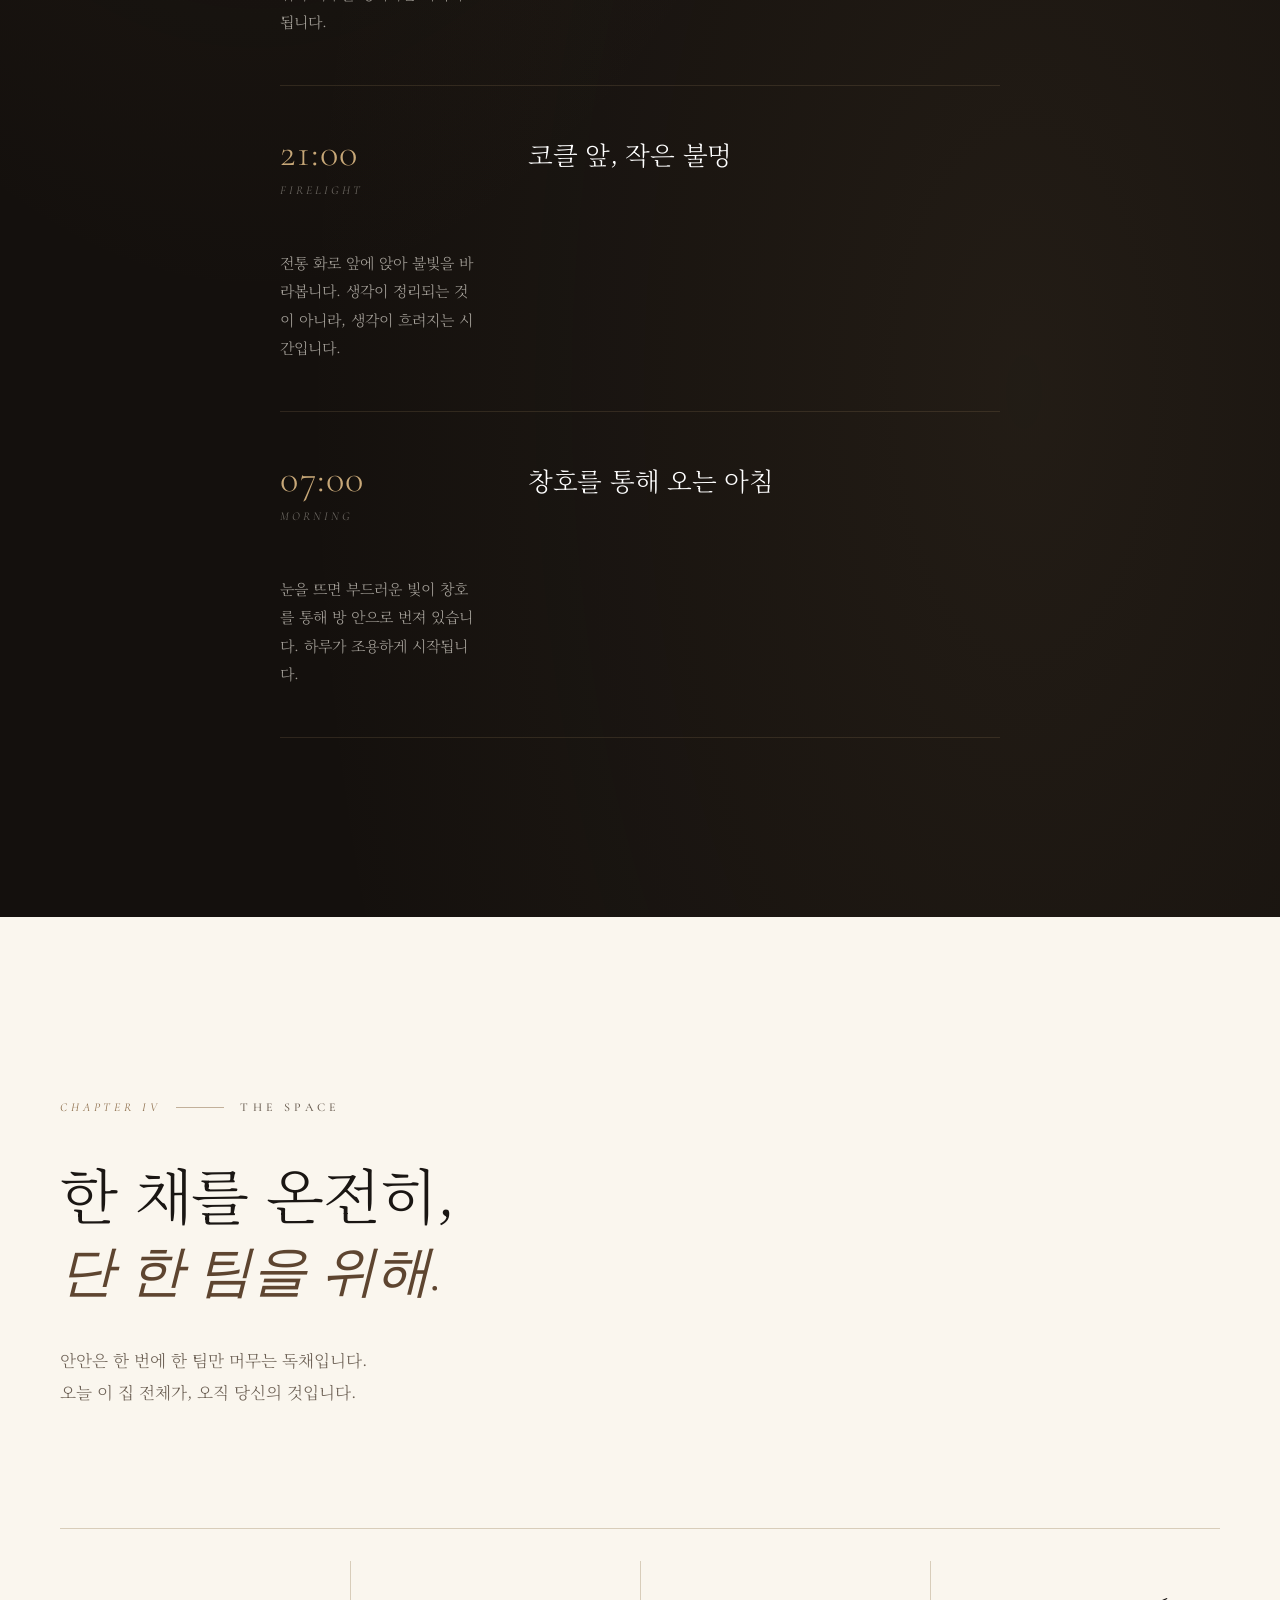
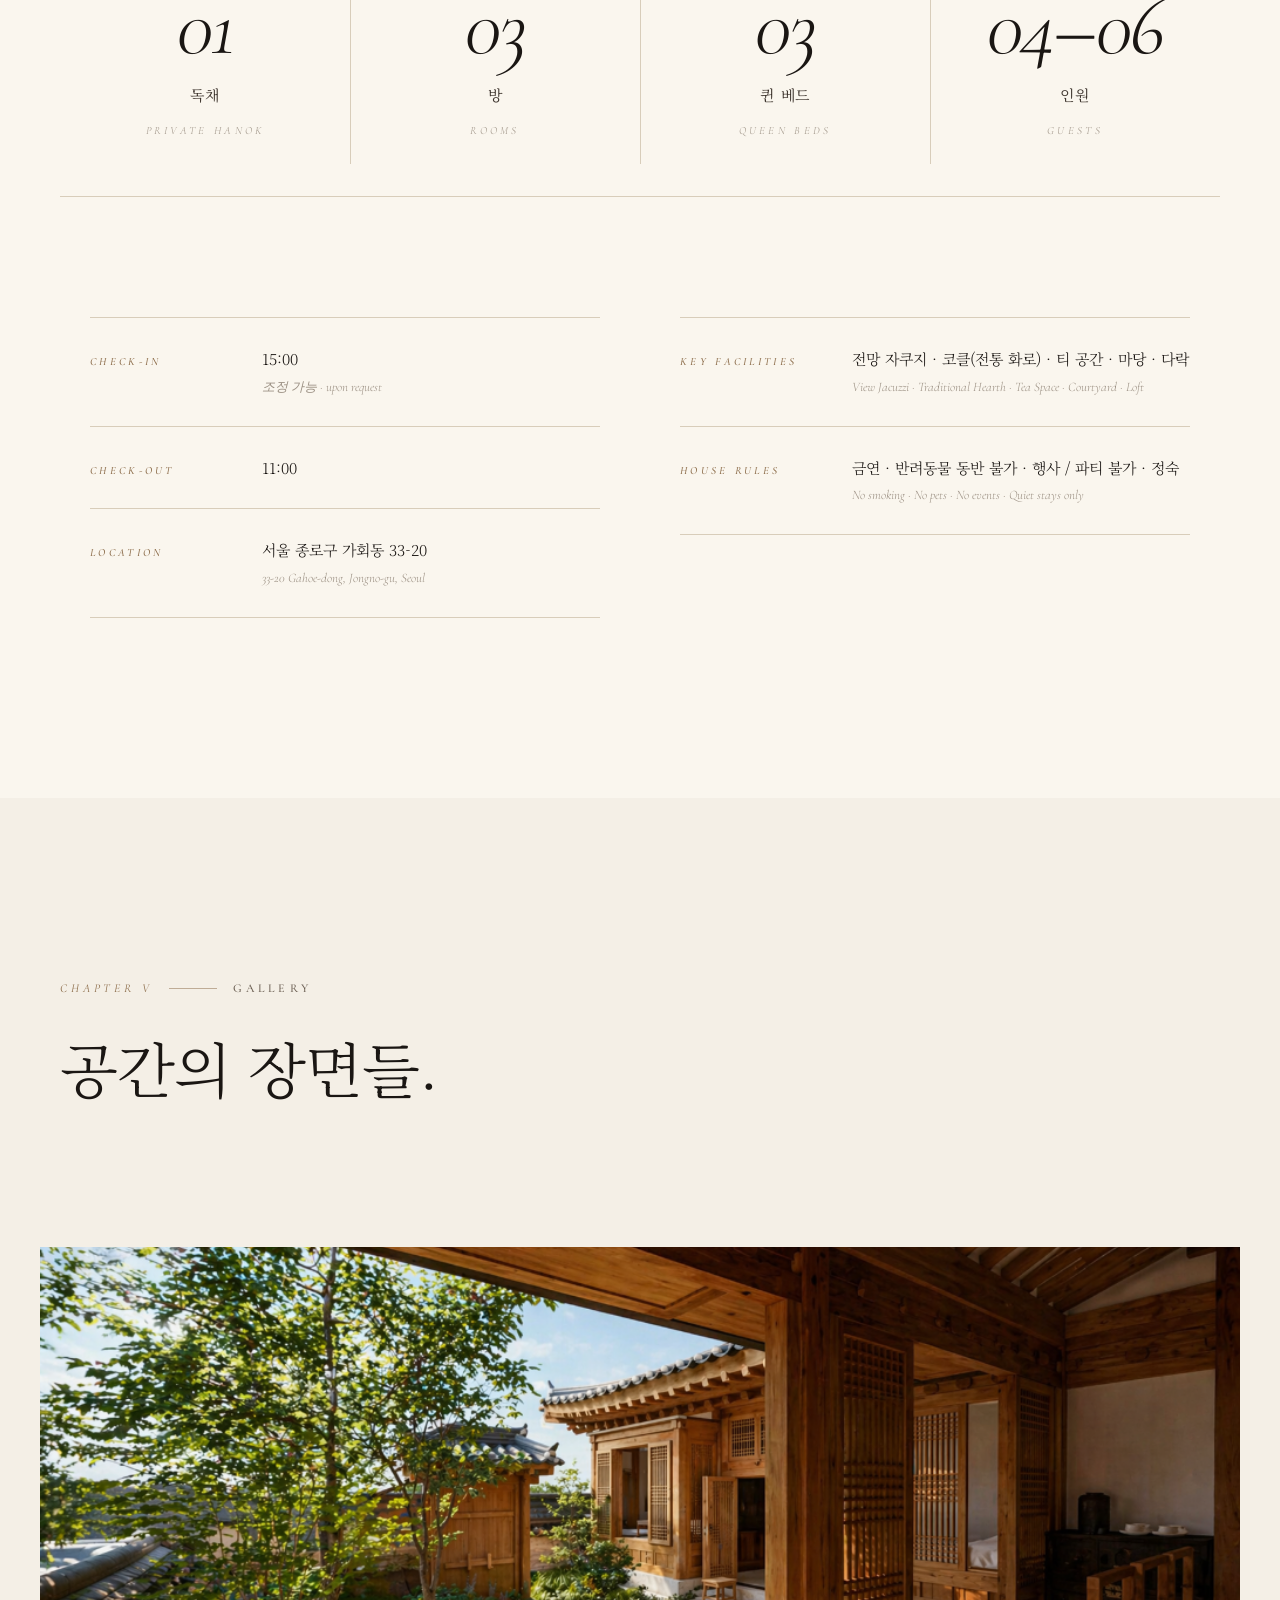
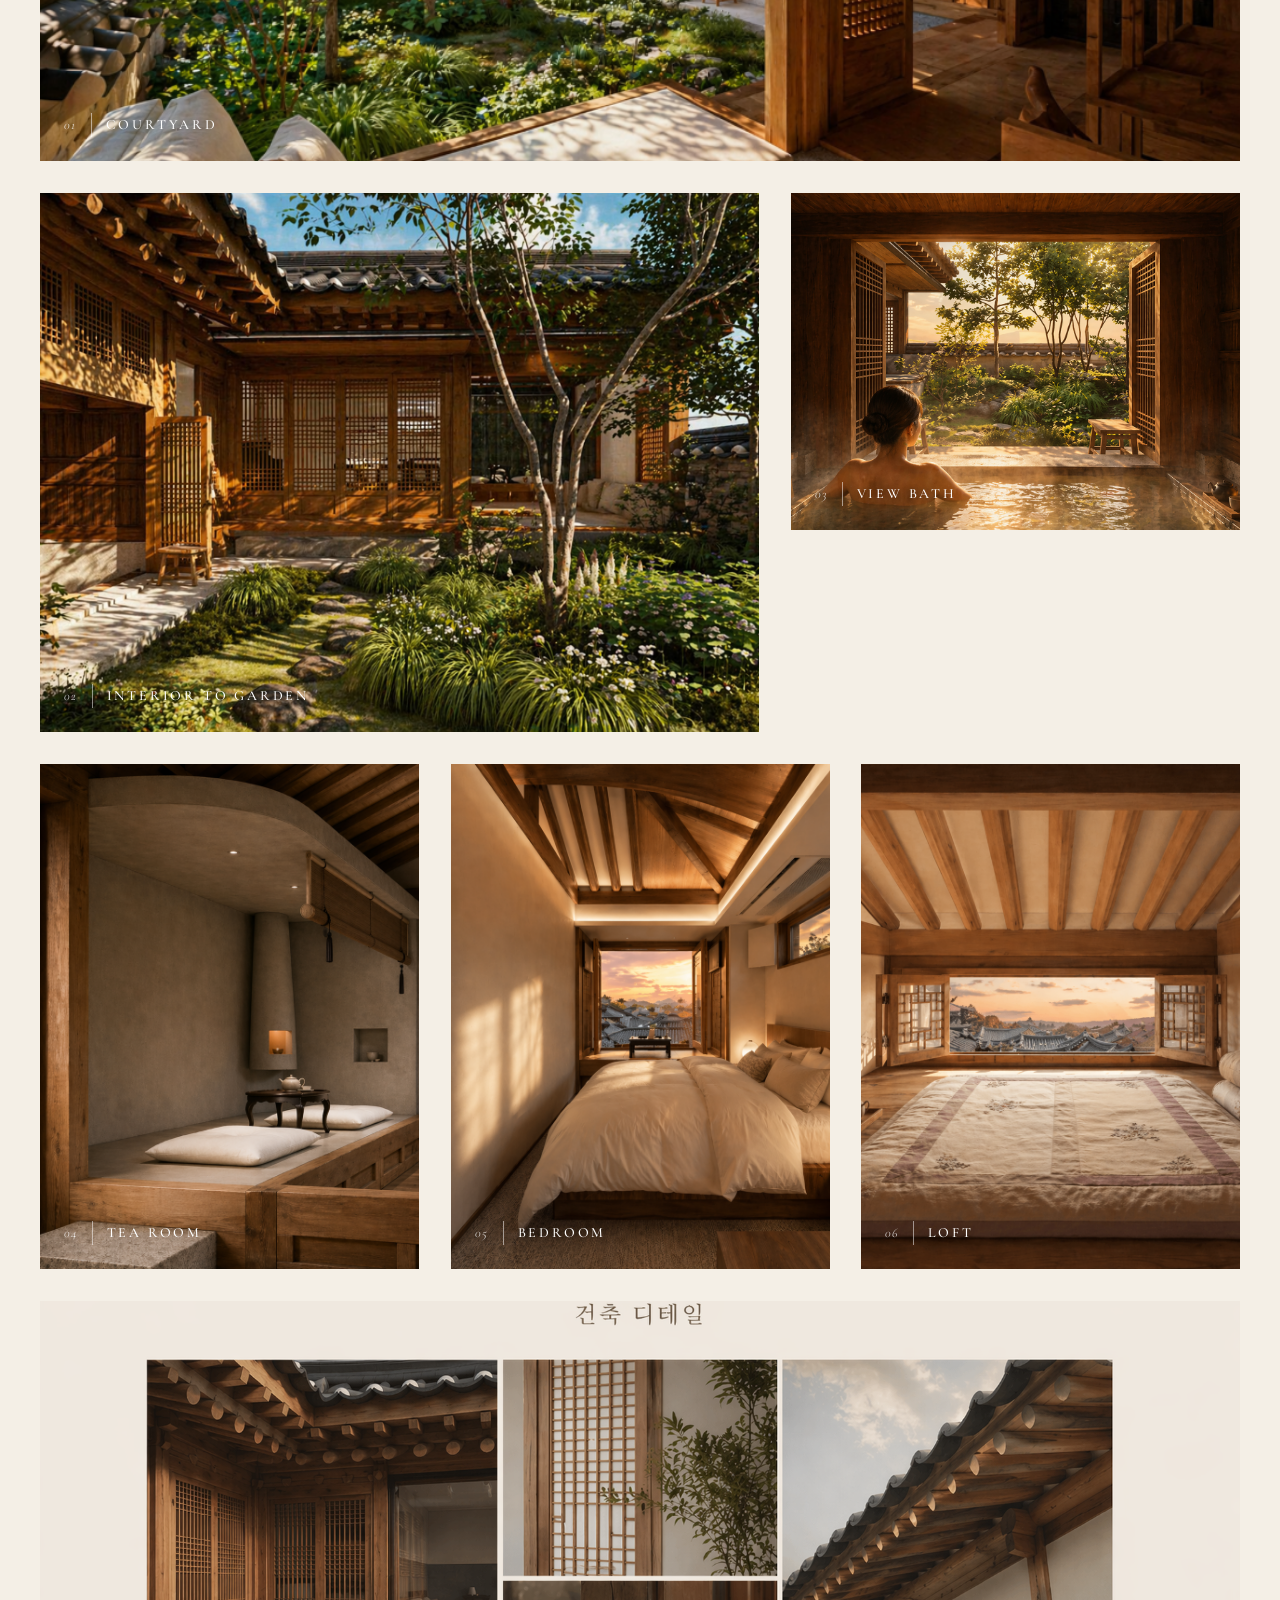
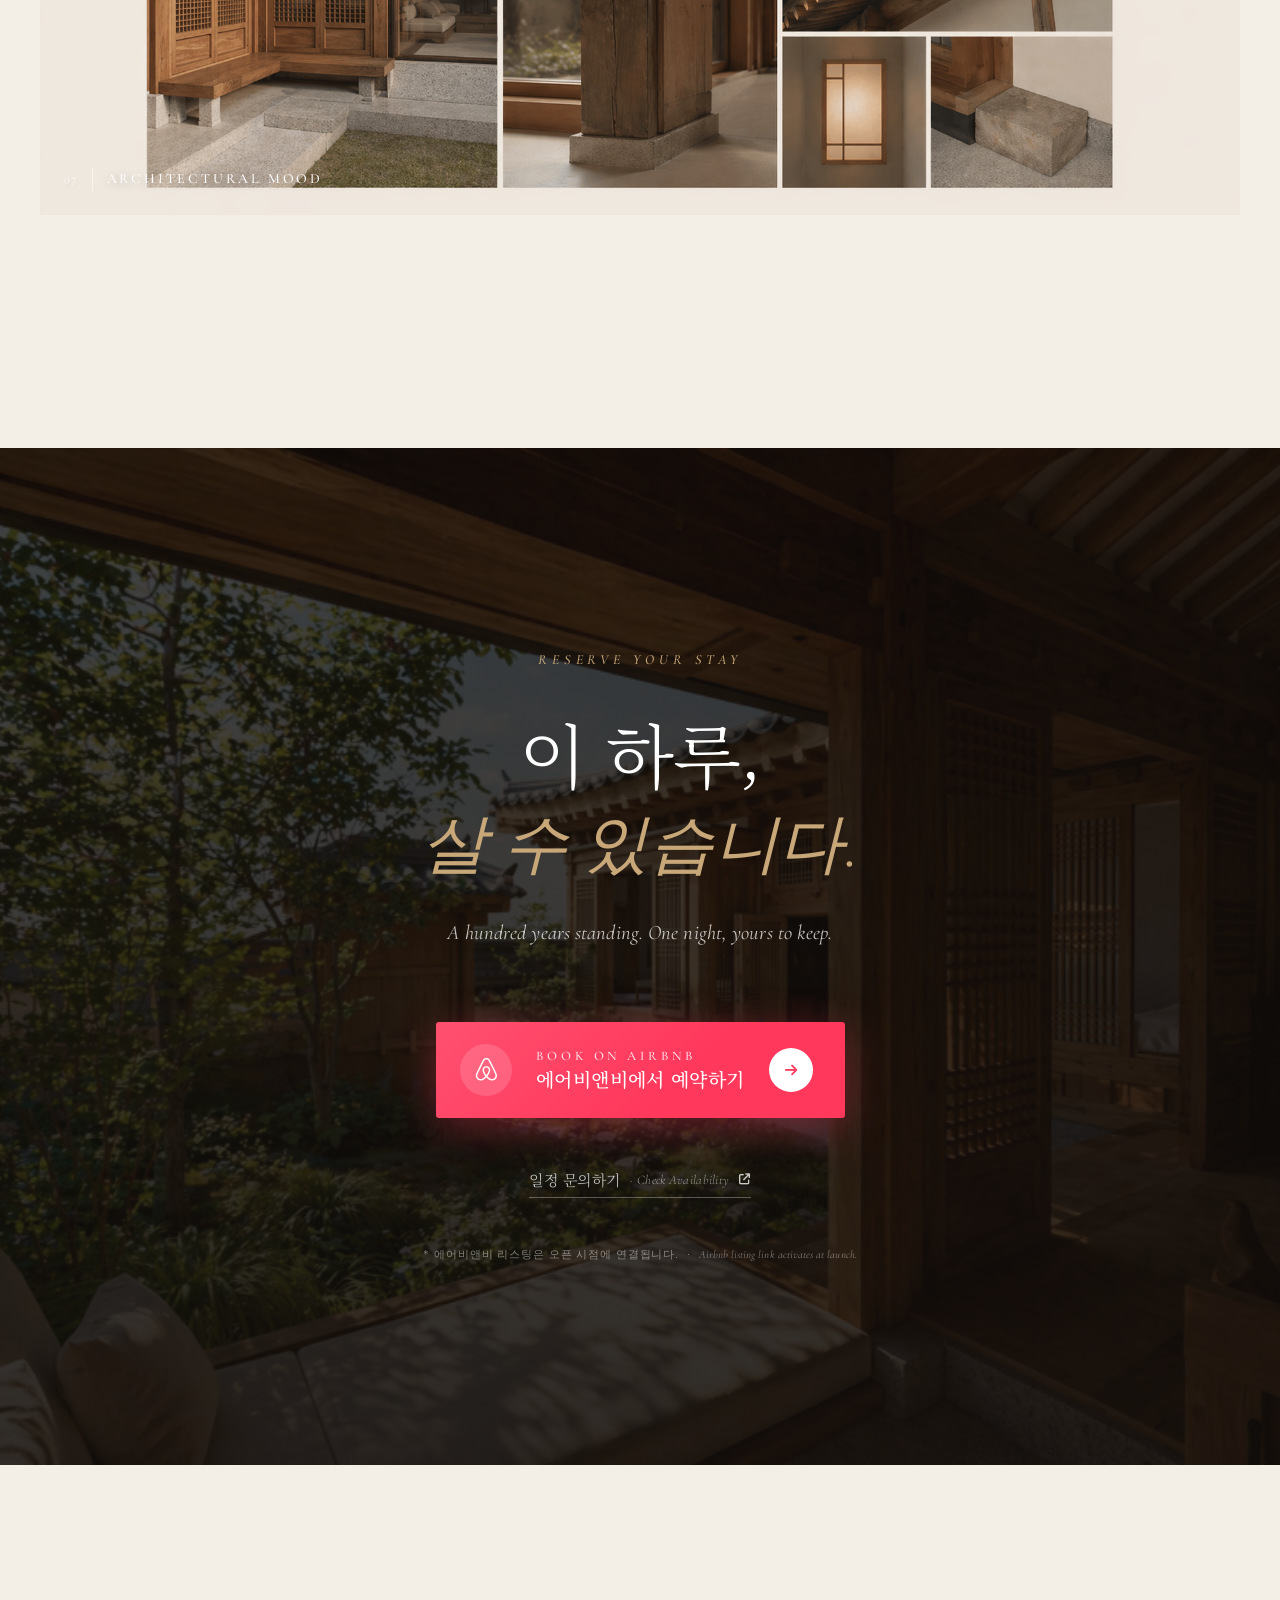
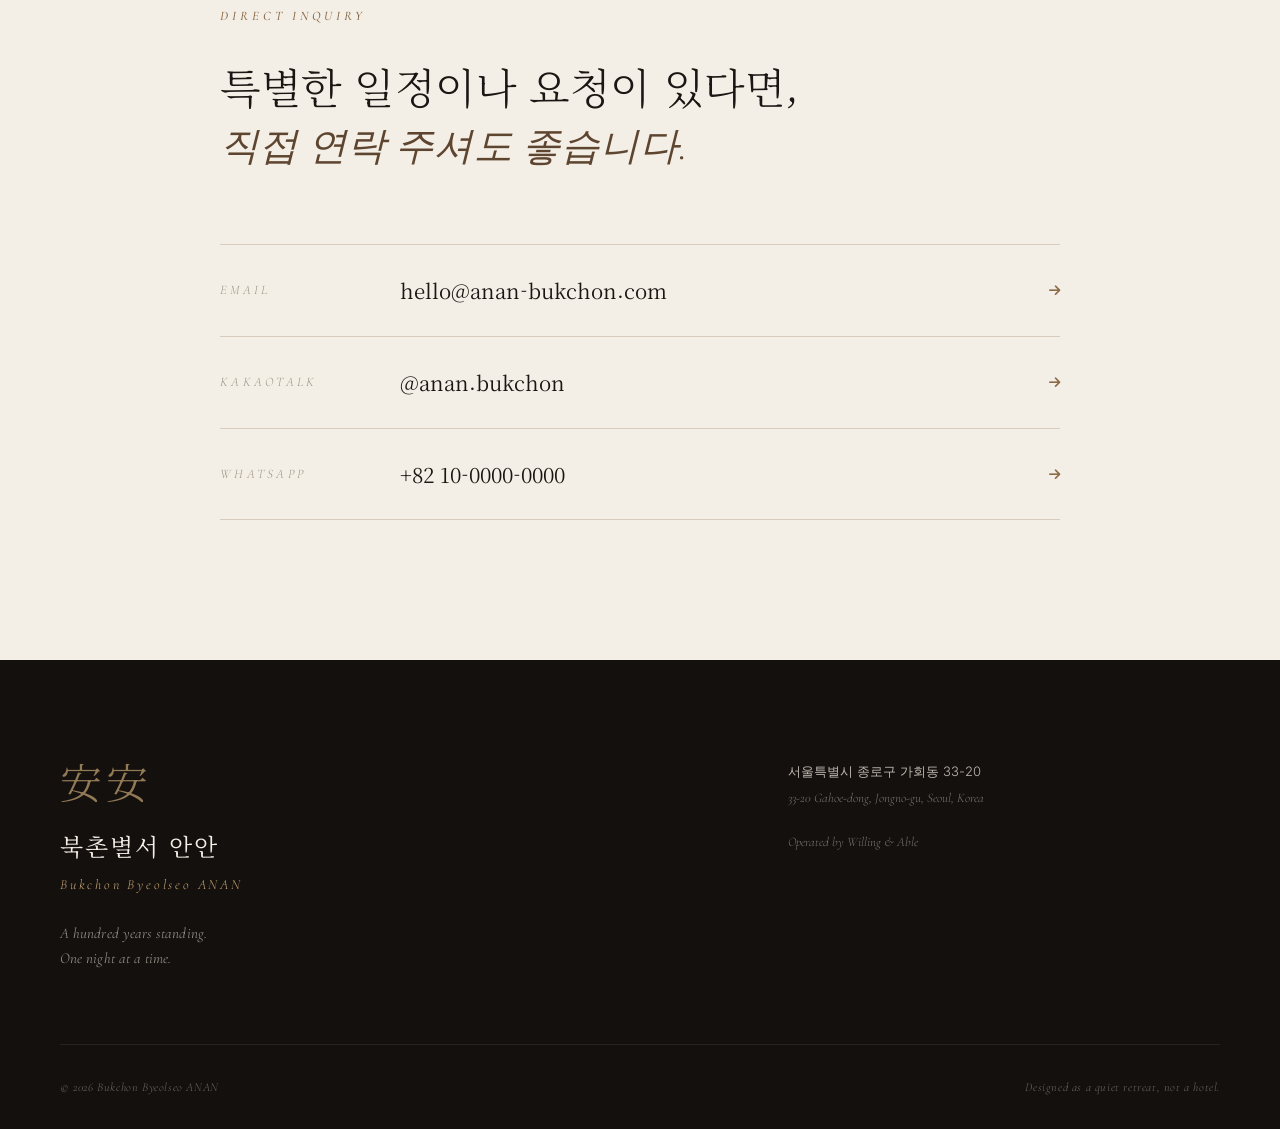
==== commit 590f0fb1: "Scene 03 — 차와 정적 에디토리얼 스플릿 레이아웃 적용 (텍스트 40% / 다실 이미지 60%)" ====
--- a/index.html
+++ b/index.html
@@ -231,26 +231,20 @@
             </div>
         </article>
 
-        <!-- SCENE 03 — 차와 정적 (full bleed image with overlay quote) -->
-        <article class="scene-spread scene-spread-03">
-            <div class="scene-fullimage">
-                <div class="scene-placeholder scene-placeholder-tea">
-                    <div class="ph-art ph-art-dark">
-                        <i class="fa-solid fa-mug-hot"></i>
-                        <span class="ph-label">Tea & Stillness</span>
-                        <small>최종 촬영 예정</small>
-                    </div>
-                </div>
-                <div class="scene-dark-overlay"></div>
-            </div>
-            <div class="scene-caption scene-caption-03">
-                <span class="scene-num light">Scene 03</span>
-                <h3 class="scene-title light">차와 정적</h3>
-                <p class="scene-lead light">
+        <!-- SCENE 03 — 차와 정적 (editorial split: text 40% / image 60%) -->
+        <article class="scene-tea">
+            <div class="scene-tea-text">
+                <span class="scene-num">Scene 03</span>
+                <h3 class="scene-title">차와 정적</h3>
+                <p class="scene-lead">
                     말수가 줄어드는 대신,<br>
                     함께 있는 사람과의 거리가 가까워집니다.
                 </p>
-                <p class="scene-en light"><em>A quiet hour for tea, and for being still together.</em></p>
+                <p class="scene-en"><em>A quiet hour for tea, and for being still together.</em></p>
+            </div>
+            <div class="scene-tea-image">
+                <img src="images/scene-tea.png" alt="북촌별서 안안 — 차와 정적, 다실">
+                <div class="scene-tea-overlay"></div>
             </div>
         </article>
 
--- a/css/style.css
+++ b/css/style.css
@@ -754,30 +754,60 @@
     bottom: 60px;
     right: 60px;
     margin: 0;
-    max-width: 500px;
+    max-width: 640px;
     background: transparent;
     padding: 0;
     width: auto;
     text-align: right;
 }
 
-/* Scene 03 — dark overlay variant */
-.scene-spread-03 .scene-fullimage { aspect-ratio: 16/9; }
-.scene-dark-overlay {
+/* Scene 03 — 차와 정적 editorial split (text 40% / image 60%) */
+.scene-tea {
+    display: grid;
+    grid-template-columns: 2fr 3fr;
+    align-items: stretch;
+    gap: 0;
+    margin-bottom: 180px;
+    max-width: 1440px;
+    margin-left: auto;
+    margin-right: auto;
+    background: var(--bg);
+}
+.scene-tea-text {
+    padding: 100px 80px 100px 60px;
+    display: flex;
+    flex-direction: column;
+    justify-content: flex-end;
+}
+.scene-tea-image {
+    position: relative;
+    min-height: 720px;
+    overflow: hidden;
+    background: var(--bg-deep);
+}
+.scene-tea-image img {
+    width: 100%;
+    height: 100%;
+    object-fit: cover;
+    display: block;
+    transition: transform 1.6s var(--ease);
+}
+.scene-tea:hover .scene-tea-image img { transform: scale(1.03); }
+.scene-tea-overlay {
     position: absolute;
     inset: 0;
-    background: linear-gradient(135deg, rgba(20,16,13,0.65), rgba(20,16,13,0.35));
+    background: rgba(20, 16, 13, 0.15);
     pointer-events: none;
-}
-.scene-caption-03 {
+    z-index: 1;
+}
+.scene-tea-image::before {
+    content: '';
     position: absolute;
-    bottom: 60px;
-    left: 40px;
-    margin: 0;
-    max-width: 580px;
-    background: transparent;
-    padding: 0;
-    width: auto;
+    top: 0; left: 0; bottom: 0;
+    width: 160px;
+    background: linear-gradient(to right, var(--bg) 0%, transparent 100%);
+    z-index: 2;
+    pointer-events: none;
 }
 
 .scene-num {
@@ -1734,6 +1764,10 @@
     .scene-split-left .scene-split-image { order: 1; }
     .scene-split-right .scene-split-text,
     .scene-split-left .scene-split-text { order: 2; padding: 48px 24px; }
+    .scene-tea { grid-template-columns: 1fr; margin-bottom: 100px; }
+    .scene-tea-image { min-height: 360px; order: 1; }
+    .scene-tea-image::before { display: none; }
+    .scene-tea-text { order: 2; padding: 48px 24px; justify-content: flex-start; }
     .scenes-intro { margin-bottom: 72px; }
 
     /* A Day */
